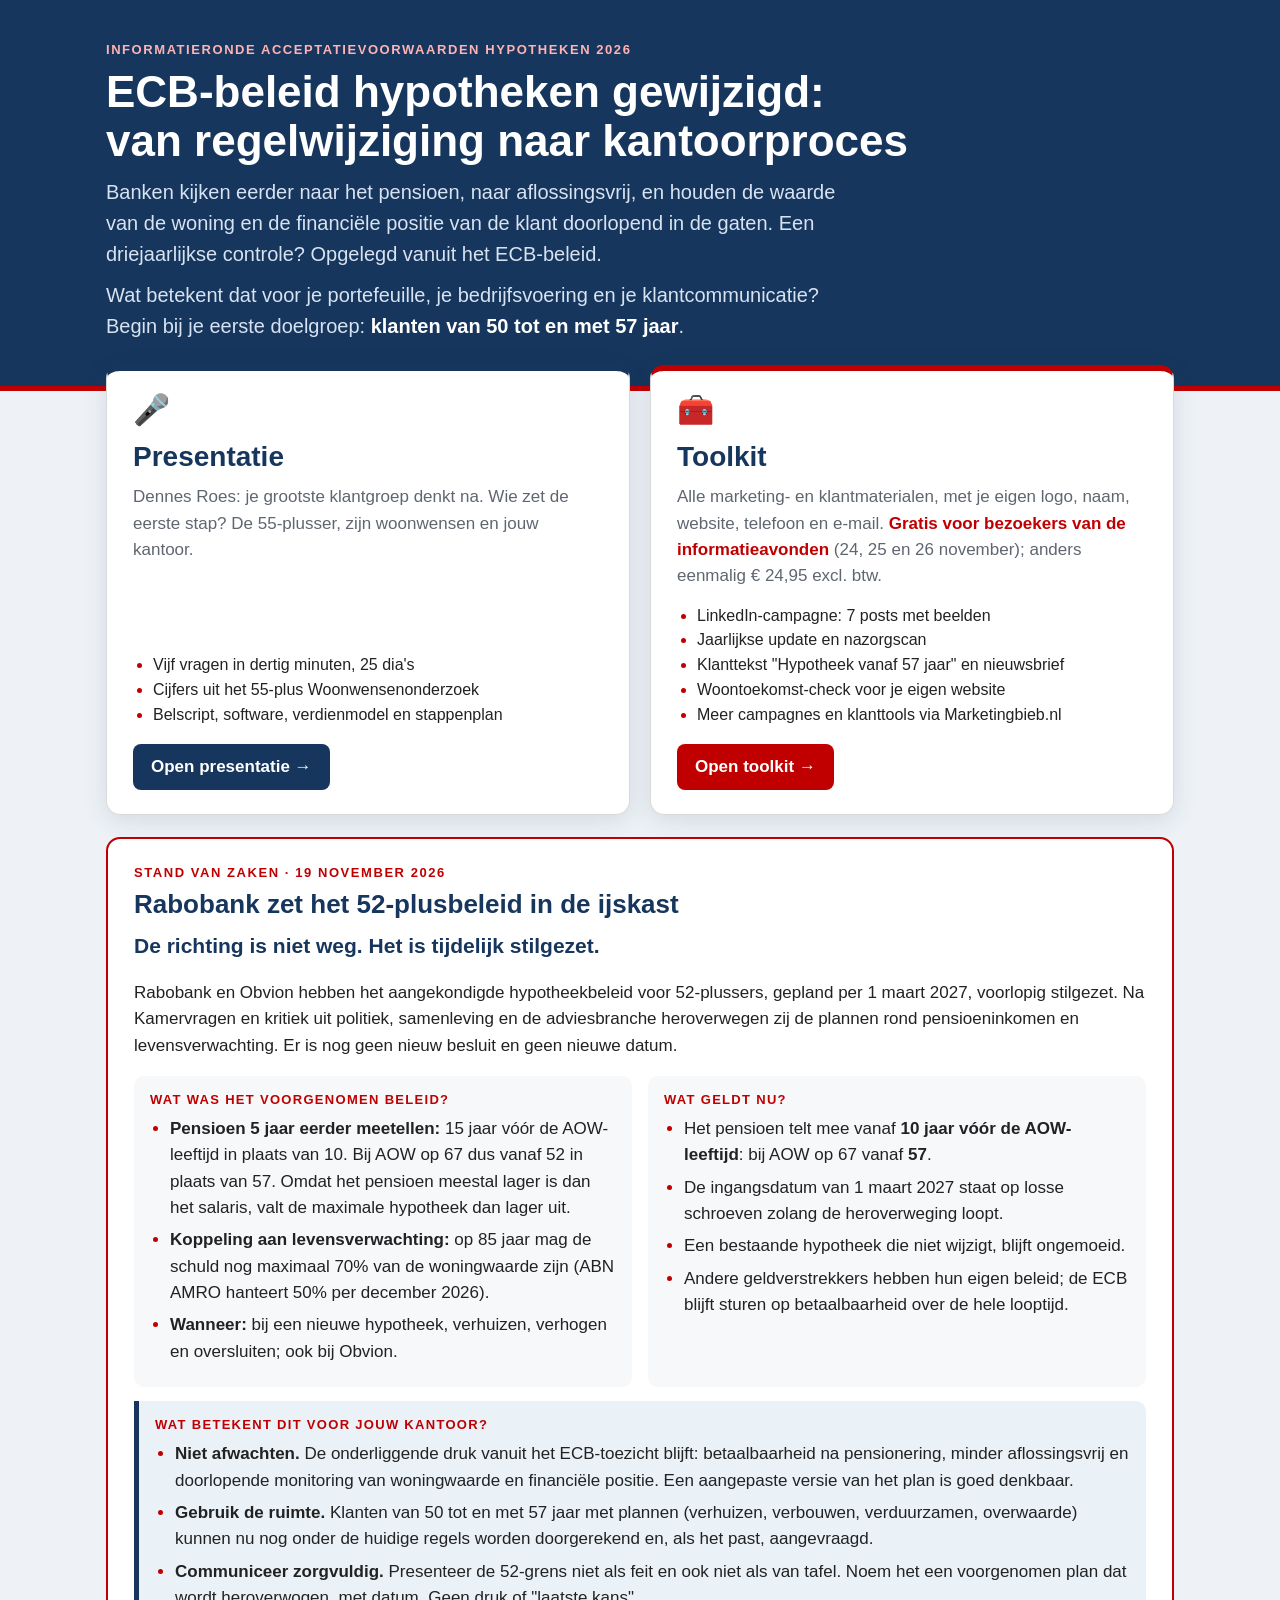
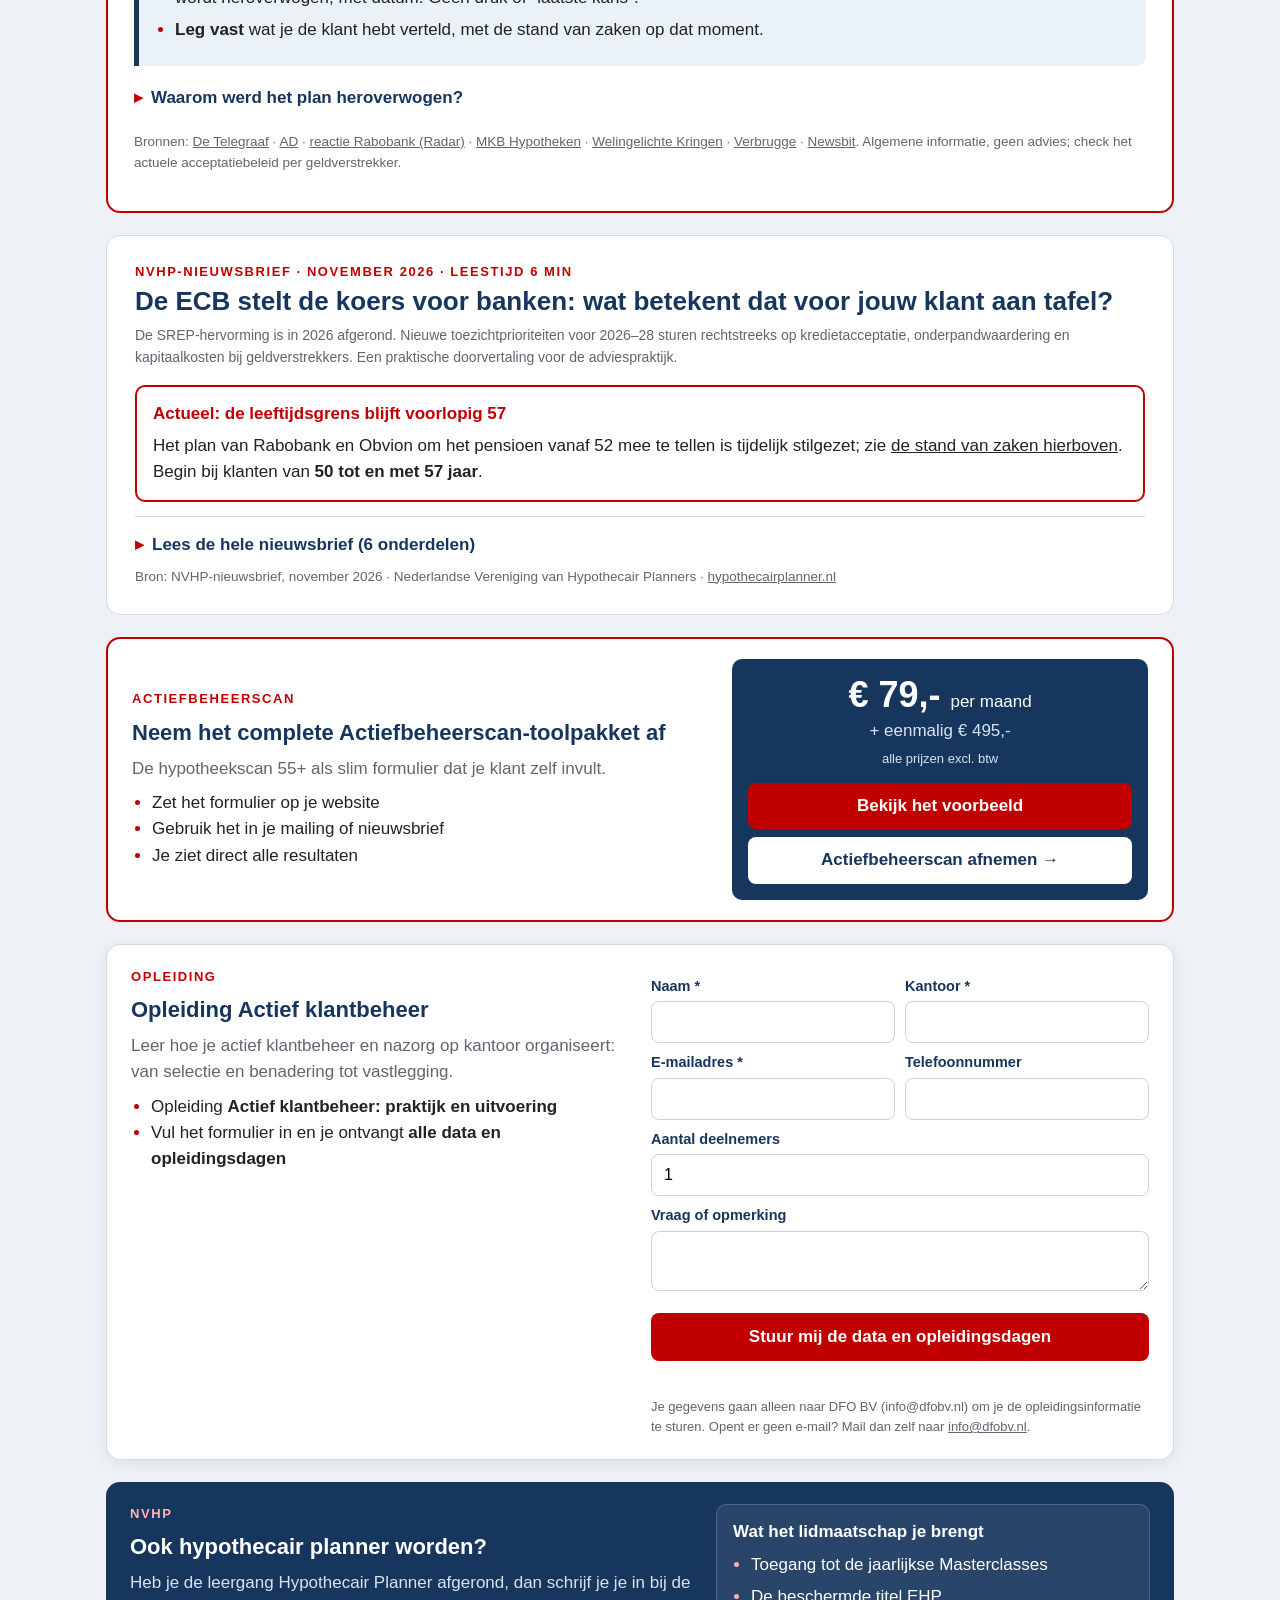
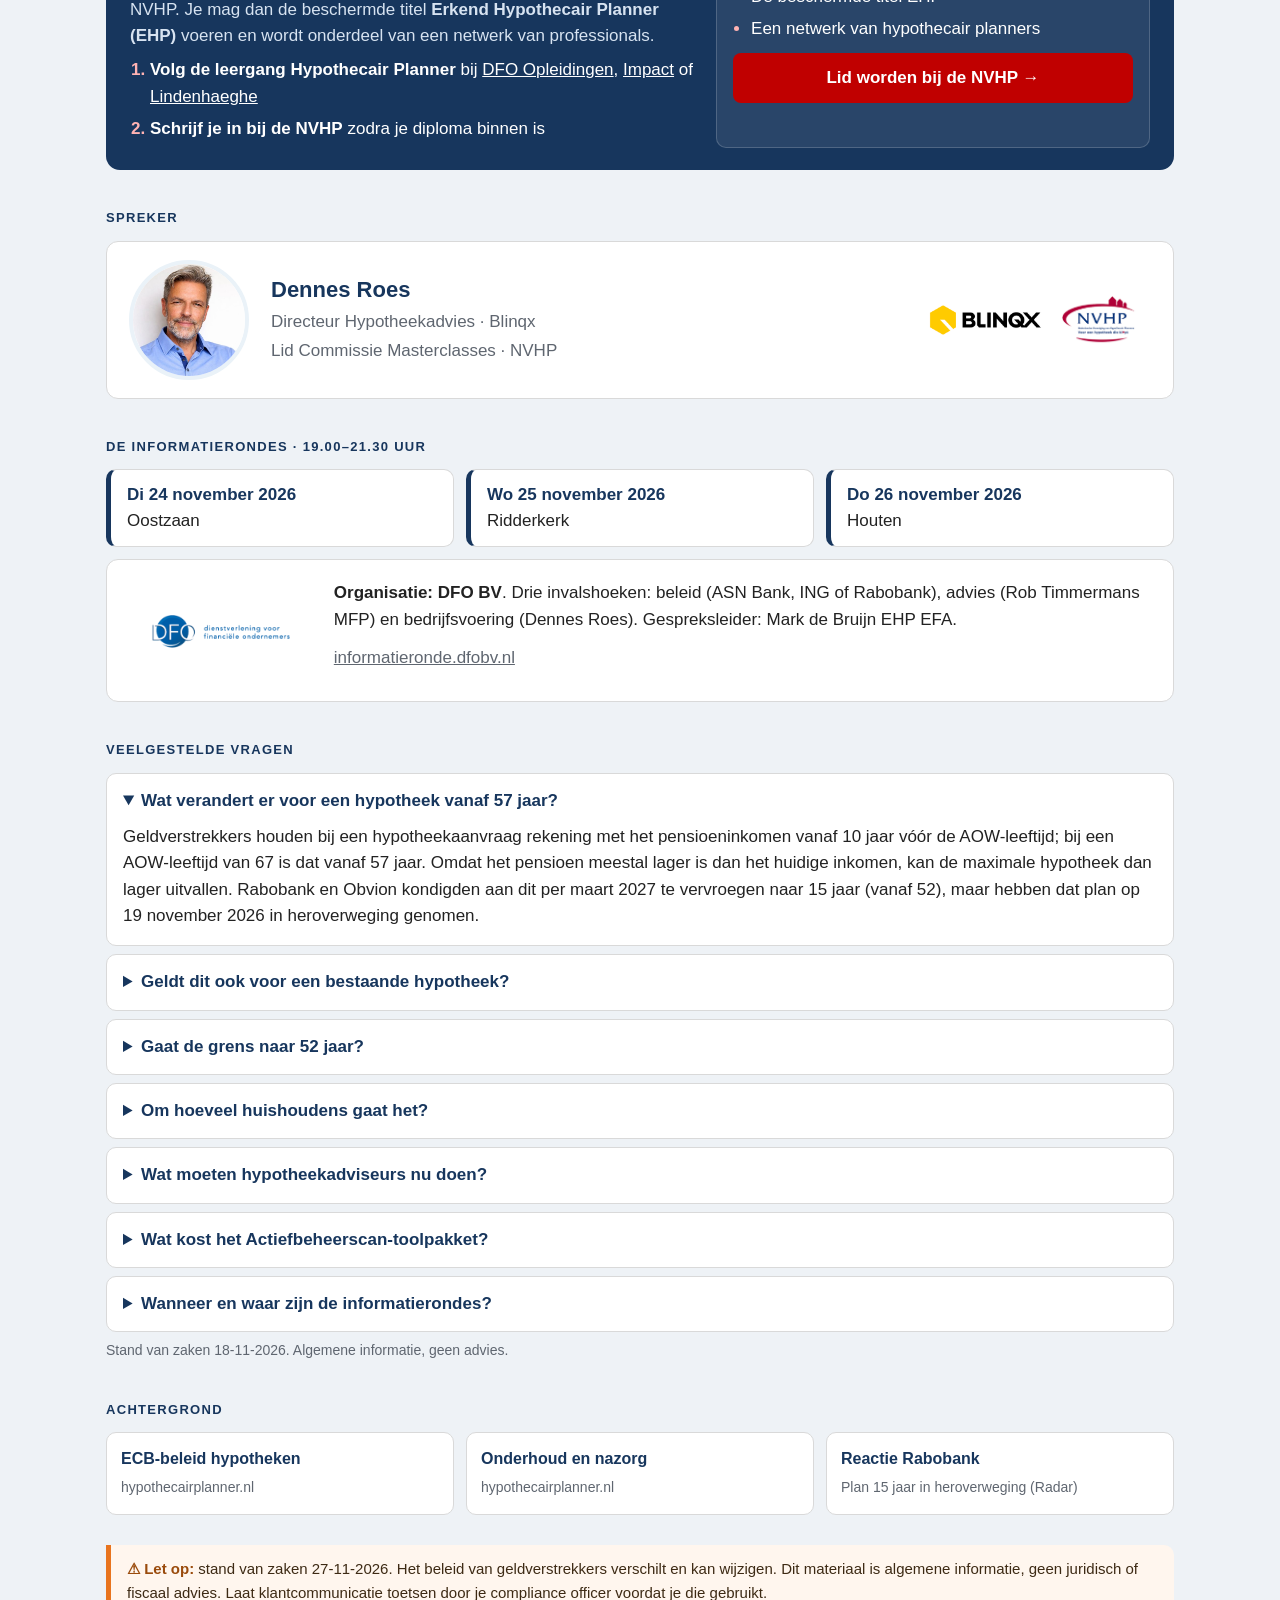
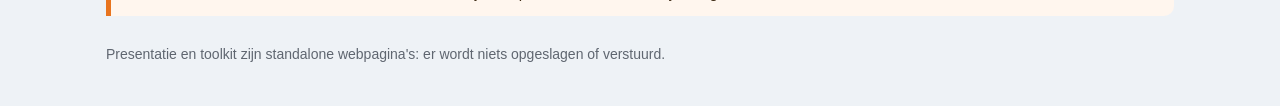
==== index.html @ a9493220 "Startpagina: regel Dirk van Haarlem bij opleiding verwijderd Co-Authored-By: Claude Opus 5.5 <norepl" ====
<!DOCTYPE html>
<html lang="nl">
<head>
<meta charset="utf-8">
<meta name="color-scheme" content="only light">
<meta name="theme-color" content="#17365D">
<meta name="viewport" content="width=device-width, initial-scale=1">
<title>ECB-beleid hypotheken gewijzigd</title>
<meta name="description" content="Presentatie en adviseurstoolkit bij de informatieronde acceptatievoorwaarden hypotheken 2026 (organisatie DFO BV): bedrijfsvoering, eerste doelgroep 50–57 jaar en marketingmaterialen.">
<link rel="icon" href="/favicon.svg" type="image/svg+xml">
<link rel="icon" href="/favicon-32.png" sizes="32x32" type="image/png">
<link rel="apple-touch-icon" href="/apple-touch-icon.png">
<meta name="robots" content="index, follow, max-image-preview:large">
<meta name="author" content="Dennes Roes">
<link rel="canonical" href="https://dennes-roes.nl/">
<meta property="og:type" content="website">
<meta property="og:site_name" content="ECB-beleid hypotheken gewijzigd">
<meta property="og:locale" content="nl_NL">
<meta property="og:title" content="ECB-beleid hypotheken gewijzigd: van regelwijziging naar kantoorproces">
<meta property="og:description" content="Presentatie van Dennes Roes en een adviseurstoolkit met eigen logo: LinkedIn-campagne, hypotheekscan, klanttekst en nieuwsbrief. Informatieronde november 2026, organisatie DFO BV.">
<meta property="og:url" content="https://dennes-roes.nl/">
<meta property="og:image" content="https://dennes-roes.nl/og-start.jpg">
<meta property="og:image:secure_url" content="https://dennes-roes.nl/og-start.jpg">
<meta property="og:image:type" content="image/jpeg">
<meta property="og:image:width" content="1200">
<meta property="og:image:height" content="630">
<meta property="og:image:alt" content="ECB-beleid hypotheken gewijzigd: presentatie en adviseurstoolkit, met Dennes Roes en de logo’s van Blinqx, NVHP en DFO">
<meta name="twitter:card" content="summary_large_image">
<meta name="twitter:title" content="ECB-beleid hypotheken gewijzigd: van regelwijziging naar kantoorproces">
<meta name="twitter:description" content="Presentatie van Dennes Roes en een adviseurstoolkit met eigen logo: LinkedIn-campagne, hypotheekscan, klanttekst en nieuwsbrief. Informatieronde november 2026, organisatie DFO BV.">
<meta name="twitter:image" content="https://dennes-roes.nl/og-start.jpg">
<style>
:root{--navy:#17365D;--red:#C00000;--ink:#222;--mute:#5f6670;--line:#D9D9D9;--soft:#F6F8FA;--sky:#EAF2F8;--orange:#E8741E;--green:#2E8B2E;--bg:#eef2f6;--card:#fff;--h:#17365D}
*{box-sizing:border-box}
html{-webkit-text-size-adjust:100%;text-size-adjust:100%;color-scheme:only light}
body{margin:0;background:var(--bg);color:var(--ink);font:17px/1.55 Calibri,Carlito,"Segoe UI",Arial,sans-serif}
a{color:inherit}
.hero{background:#17365D;color:#fff;border-bottom:5px solid #C00000}
.wrap{max-width:1100px;margin:0 auto;padding:0 16px}
.hero .wrap{padding:40px 16px 44px}
.kick{font-size:13px;font-weight:700;letter-spacing:.12em;text-transform:uppercase;color:#ffb3b3;margin:0 0 8px}
h1{font-size:44px;line-height:1.1;margin:0 0 12px;font-weight:600}
.hero p.lead{font-size:20px;color:#d7e3f1;max-width:760px;margin:0}
.main{display:grid;grid-template-columns:1fr 1fr;gap:20px;margin-top:-26px}
.big{display:flex;flex-direction:column;background:var(--card);border:1px solid var(--line);border-radius:14px;padding:24px 26px;text-decoration:none;box-shadow:0 6px 24px rgba(23,54,93,.12);border-top:6px solid #17365D;transition:transform .15s,box-shadow .15s}
.big.t{border-top-color:#C00000}
.big:hover,.big:focus-visible{transform:translateY(-2px);box-shadow:0 10px 30px rgba(23,54,93,.2)}
.big .ico{font-size:30px;line-height:1}
.big h2{font-size:28px;margin:10px 0 6px;color:var(--h)}
.big p{margin:0 0 14px;color:var(--mute);flex:1}
.big ul{margin:0 0 16px;padding-left:20px;color:var(--ink);font-size:16px}
.big li::marker{color:#C00000}
.go{display:inline-block;align-self:flex-start;background:#17365D;color:#fff;font-weight:700;padding:10px 18px;border-radius:8px}
.big.t .go{background:#C00000}
h3{color:var(--h);font-size:13px;letter-spacing:.1em;text-transform:uppercase;margin:38px 0 12px}
.quick{display:grid;grid-template-columns:repeat(3,minmax(0,1fr));gap:12px}
.q{background:var(--card);border:1px solid var(--line);border-radius:10px;padding:14px;text-decoration:none;display:block}
.q b{display:block;color:var(--h);font-size:16px;margin-bottom:2px}
.q span{color:var(--mute);font-size:14px}
.q:hover{border-color:#17365D}
.spk{display:grid;grid-template-columns:120px 1fr auto;gap:22px;align-items:center;background:var(--card);border:1px solid var(--line);border-radius:12px;padding:18px 22px}
.spk img.f{width:120px;height:120px;border-radius:50%;object-fit:cover;border:4px solid var(--sky)}
.spk h4{margin:0;font-size:22px;color:var(--h)}
.spk p{margin:2px 0;color:var(--mute)}
.logos{display:flex;gap:18px;align-items:center;flex-wrap:wrap;background:#fff;border-radius:10px;padding:10px 14px}
.logos img{height:42px;width:auto}
.ev{display:grid;grid-template-columns:repeat(3,minmax(0,1fr));gap:12px}
.ev div{background:var(--card);border:1px solid var(--line);border-left:5px solid #17365D;border-radius:10px;padding:12px 16px}
.ev b{color:var(--h)}
.note{border-left:5px solid var(--orange);background:#fff6ee;color:#3d2a14;border-radius:0 10px 10px 0;padding:12px 16px;font-size:15px;margin-top:30px}
.note b{color:#9a4b0c}
footer{color:var(--mute);font-size:14px;padding:28px 0 40px}
.share{display:grid;grid-template-columns:repeat(2,minmax(0,1fr));gap:14px}
.sh{background:var(--card);border:1px solid var(--line);border-radius:12px;padding:16px 18px;display:flex;flex-direction:column}
.sh h4{margin:0 0 8px;color:var(--h);font-size:18px;display:flex;align-items:center;gap:8px}
.sh pre{white-space:pre-wrap;font:15px/1.5 Calibri,Carlito,Arial,sans-serif;background:var(--soft);border:1px solid var(--line);border-radius:8px;padding:10px 12px;margin:0 0 10px;flex:1;color:var(--ink)}
.btns{display:flex;gap:8px;flex-wrap:wrap}
.btn{border:0;border-radius:8px;padding:9px 14px;font:700 14.5px Calibri,Carlito,Arial,sans-serif;cursor:pointer;text-decoration:none;display:inline-block;background:#17365D;color:#fff}
.btn.alt{background:transparent;color:var(--h);border:1px solid currentColor}
.btn.wa{background:#1f8f4e}.btn.li{background:#0a66c2}
.prev{display:grid;grid-template-columns:minmax(0,1.3fr) minmax(0,1fr);gap:18px;align-items:center;background:var(--card);border:1px solid var(--line);border-radius:12px;padding:16px;margin-bottom:14px}
.prev img{width:100%;height:auto;border-radius:8px;border:1px solid var(--line)}
@media (max-width:760px){.share,.prev{grid-template-columns:1fr}}
.offer{display:grid;grid-template-columns:minmax(0,1.4fr) minmax(0,1fr);gap:18px;align-items:center;background:#fff;border:2px solid #C00000;border-radius:14px;padding:20px 24px;margin-top:22px}
.offer h4{margin:0 0 6px;font-size:22px;color:#17365D}
.offer ul{margin:8px 0 0;padding-left:20px}.offer li::marker{color:#C00000}
.price{background:#17365D;color:#fff;border-radius:10px;padding:16px;text-align:center}
.price .pm{font-size:36px;font-weight:700;line-height:1.1}.price .pm small{font-size:17px;font-weight:400}
.price .once{color:#d7e3f1;margin:4px 0 12px}
.price a{display:block;margin-top:8px;border-radius:8px;padding:10px 14px;font-weight:700;text-decoration:none}
@media (max-width:760px){.offer{grid-template-columns:1fr}}
.faq details{background:var(--card);border:1px solid var(--line);border-radius:10px;padding:4px 16px;margin-bottom:8px}
.faq summary{cursor:pointer;font-weight:700;color:var(--h);font-size:17px;padding:10px 0;min-height:44px}
.faq p{margin:0 0 12px}
.btn,.go,a.q,.ev div{min-height:44px}
.btn{display:inline-flex;align-items:center;justify-content:center}
@media (max-width:700px){
  .sh pre{max-height:150px;overflow:auto}
  .q{padding:12px 14px}
  .hero .kick{font-size:12px}
  .offer{padding:16px}
  .price .pm{font-size:32px}
  .spk{gap:14px;padding:14px}
  .btns .btn{flex:1 1 auto}
  .logos img{height:34px!important}
}
.opl{display:grid;grid-template-columns:minmax(0,1fr) minmax(0,1fr);gap:22px;background:#fff;border:1px solid var(--line);border-radius:14px;padding:22px 24px;margin-top:22px;box-shadow:0 4px 16px rgba(23,54,93,.08)}
.opl h4{margin:0 0 6px;font-size:22px;color:#17365D}
.opl ul{margin:8px 0 0;padding-left:20px}.opl li::marker{color:#C00000}
.opl form label{display:block;font-weight:700;color:#17365D;font-size:14.5px;margin:8px 0 4px}
.opl form input,.opl form textarea{width:100%;padding:11px 12px;font:16px Calibri,Carlito,Arial,sans-serif;border:1px solid #c9d3df;border-radius:8px}
.opl form .two{display:grid;grid-template-columns:1fr 1fr;gap:10px}
.opl form button{margin-top:14px;width:100%;min-height:48px;background:#C00000;color:#fff;border:0;border-radius:8px;font:700 17px Calibri,Carlito,Arial,sans-serif;cursor:pointer}
.opl .err{color:#B50000;font-weight:700;min-height:20px;margin-top:8px}
.opl .ok{display:none;background:#eef7ee;border:1px solid #cfe5cf;color:#1d3d1d;border-radius:8px;padding:10px 12px;margin-top:8px;font-size:15px}
.opl small{display:block;color:var(--mute);font-size:13px;margin-top:8px}
@media (max-width:760px){.opl{grid-template-columns:1fr;padding:18px 16px}.opl form .two{grid-template-columns:1fr}}
.ehp{background:#17365D;color:#fff;border-radius:14px;padding:22px 24px;margin-top:22px;display:grid;grid-template-columns:minmax(0,1.3fr) minmax(0,1fr);gap:22px}
.ehp h4{margin:0 0 6px;font-size:22px;color:#fff}
.ehp p{color:#d7e3f1;margin:0 0 8px}
.ehp ol{margin:8px 0 0;padding-left:20px}.ehp li{margin-bottom:6px}.ehp li::marker{color:#ffb3b3;font-weight:700}
.ehp a{color:#fff}
.ehp .side{background:rgba(255,255,255,.08);border:1px solid rgba(255,255,255,.18);border-radius:10px;padding:14px 16px}
.ehp .side ul{margin:6px 0 10px;padding-left:18px}
.ehp .btnr{display:block;text-align:center;background:#C00000;color:#fff;text-decoration:none;font-weight:700;padding:12px 14px;border-radius:8px;margin-top:8px;min-height:44px}
.ehp small{display:block;color:#9fb4cc;font-size:12.5px;margin-top:8px}
@media (max-width:760px){.ehp{grid-template-columns:1fr;padding:18px 16px}}
.nb{background:#fff;border:1px solid var(--line);border-radius:14px;padding:26px 28px;margin-top:22px}
.nb h4{font-size:26px;line-height:1.2;color:#17365D;margin:4px 0 8px}
.nb .meta{color:var(--mute);font-size:14px;margin:0 0 16px}
.nb h5{font-size:13px;letter-spacing:.1em;text-transform:uppercase;color:#C00000;margin:22px 0 6px}
.nb h6{font-size:18px;color:#17365D;margin:0 0 6px}
.nb p{margin:0 0 10px}
.nb .stats{display:grid;grid-template-columns:repeat(3,1fr);gap:12px;margin:12px 0}
.nb .stats div{background:var(--soft);border-radius:10px;padding:12px 14px}
.nb .stats b{display:block;font-size:30px;color:#C00000;line-height:1.1}
.nb .stats span{font-size:14px;color:var(--mute)}
.nb ul.ar{list-style:none;padding:0;margin:6px 0}.nb ul.ar li{padding-left:22px;position:relative;margin-bottom:6px}.nb ul.ar li:before{content:"→";position:absolute;left:0;color:#C00000;font-weight:700}
.nb blockquote{margin:12px 0;padding:12px 16px;border-left:4px solid #17365D;background:var(--sky);font-style:italic}
.nb .sit{display:grid;grid-template-columns:repeat(3,1fr);gap:12px;margin-top:8px}
.nb .sit div{border:1px solid var(--line);border-radius:10px;padding:12px 14px}
.nb .sit b{display:block;color:#17365D;margin-bottom:4px}
.nb .sit p{font-size:15px;margin:0;color:var(--ink)}
.nb .quote{background:#17365D;color:#fff;border-radius:10px;padding:16px 18px;margin:8px 0}
.nb .quote small{display:block;color:#ffb3b3;font-weight:700;letter-spacing:.08em;margin-bottom:6px}
.nb .warn{border-left:5px solid #E8741E;background:#fff6ee;color:#3d2a14;border-radius:0 8px 8px 0;padding:10px 14px;font-size:15px;margin-top:10px}
.nb .nbmore{margin-top:14px;border-top:1px solid var(--line);padding-top:6px}
.nb .nbmore>summary{cursor:pointer;font-weight:700;color:#17365D;font-size:17px;min-height:44px;display:flex;align-items:center;gap:8px;list-style:none}
.nb .nbmore>summary::-webkit-details-marker{display:none}
.nb .nbmore>summary:before{content:"▸";color:#C00000;transition:transform .15s}
.nb .nbmore[open]>summary:before{transform:rotate(90deg)}
.nb .nbmore[open]>summary{margin-bottom:4px}
.nb .status{border:2px solid #C00000;border-radius:10px;padding:14px 16px;margin:6px 0 4px;background:#fff}
@media (max-width:760px){.nb{padding:18px 16px}.nb .stats,.nb .sit{grid-template-columns:1fr}.nb h4{font-size:22px}}
.ijs{background:#fff;border:2px solid #C00000;border-radius:14px;padding:24px 26px;margin-top:22px}
.ijs .kick{color:#C00000;margin:0 0 6px}
.ijs h4{font-size:26px;line-height:1.2;color:#17365D;margin:0 0 10px}
.ijs .ijs-lead{font-size:21px;color:#17365D;font-weight:700;margin:0 0 12px}
.ijs h5{font-size:13px;letter-spacing:.1em;text-transform:uppercase;color:#C00000;margin:18px 0 6px}
.ijs ul{margin:4px 0 8px;padding-left:20px}.ijs li{margin-bottom:6px}.ijs li::marker{color:#C00000}
.ijs .grid{display:grid;grid-template-columns:1fr 1fr;gap:16px}
.ijs .box{background:var(--soft);border-radius:10px;padding:14px 16px}
.ijs .do{background:#EAF2F8;border-left:5px solid #17365D;border-radius:0 10px 10px 0;padding:14px 16px;margin-top:14px}
.ijs .src{font-size:13.5px;color:var(--mute);margin-top:12px}
.ijs details>summary{cursor:pointer;font-weight:700;color:#17365D;min-height:44px;display:flex;align-items:center;list-style:none}
.ijs details>summary::-webkit-details-marker{display:none}
.ijs details>summary:before{content:"▸";color:#C00000;margin-right:8px;transition:transform .15s}
.ijs details[open]>summary:before{transform:rotate(90deg)}
@media (max-width:760px){.ijs{padding:18px 16px}.ijs .grid{grid-template-columns:1fr}.ijs h4{font-size:22px}}
@media (max-width:900px){.quick{grid-template-columns:repeat(2,minmax(0,1fr))}.spk{grid-template-columns:90px 1fr}.spk .logos{grid-column:1/-1}.spk img.f{width:90px;height:90px}}
@media (max-width:700px){h1{font-size:32px}.hero p.lead{font-size:17px}.hero .wrap{padding:28px 16px 40px}.main{grid-template-columns:1fr}.big{padding:20px}.big h2{font-size:24px}.ev{grid-template-columns:1fr}}
@media (max-width:420px){.quick{grid-template-columns:1fr}}
</style>
<script type="application/ld+json">
{
 "@context": "https://schema.org",
 "@graph": [
  {
   "@type": "WebSite",
   "@id": "https://dennes-roes.nl/#website",
   "url": "https://dennes-roes.nl/",
   "name": "ECB-beleid hypotheken gewijzigd",
   "inLanguage": "nl-NL",
   "description": "Presentatie en adviseurstoolkit over het aangescherpte hypotheekbeleid voor 50-plussers.",
   "publisher": {
    "@id": "https://dennes-roes.nl/#dennes"
   }
  },
  {
   "@type": "WebPage",
   "@id": "https://dennes-roes.nl/#webpage",
   "url": "https://dennes-roes.nl/",
   "name": "ECB-beleid hypotheken gewijzigd: van regelwijziging naar kantoorproces",
   "isPartOf": {
    "@id": "https://dennes-roes.nl/#website"
   },
   "about": "Hypotheekbeleid voor 50-plussers: pensioentoets 10 jaar vóór de AOW-leeftijd",
   "inLanguage": "nl-NL",
   "dateModified": "2026-11-18",
   "primaryImageOfPage": "https://dennes-roes.nl/og-start.jpg"
  },
  {
   "@type": "Person",
   "@id": "https://dennes-roes.nl/#dennes",
   "name": "Dennes Roes",
   "jobTitle": "Directeur Hypotheekadvies",
   "worksFor": {
    "@type": "Organization",
    "name": "Blinqx",
    "url": "https://www.blinqx.tech/"
   },
   "memberOf": {
    "@type": "Organization",
    "name": "Nederlandse Vereniging van Hypothecair Planners (NVHP)"
   },
   "url": "https://dennes-roes.nl/",
   "image": "https://dennes-roes.nl/og-start.jpg"
  },
  {
   "@type": "Organization",
   "@id": "https://dennes-roes.nl/#dfo",
   "name": "DFO BV",
   "url": "https://informatieronde.dfobv.nl/",
   "description": "Dienstverlening voor financiële ondernemers"
  },
  {
   "@type": "Event",
   "name": "Informatieronde acceptatievoorwaarden hypotheken 2026 – Oostzaan",
   "startDate": "2026-11-24T19:00:00+01:00",
   "endDate": "2026-11-24T21:30:00+01:00",
   "eventStatus": "https://schema.org/EventScheduled",
   "eventAttendanceMode": "https://schema.org/OfflineEventAttendanceMode",
   "location": {
    "@type": "Place",
    "name": "Van der Valk Hotel Oostzaan",
    "address": {
     "@type": "PostalAddress",
     "streetAddress": "Westeinde 1",
     "addressLocality": "Oostzaan",
     "addressCountry": "NL"
    }
   },
   "organizer": {
    "@id": "https://dennes-roes.nl/#dfo"
   },
   "performer": {
    "@id": "https://dennes-roes.nl/#dennes"
   },
   "url": "https://informatieronde.dfobv.nl/",
   "inLanguage": "nl-NL",
   "description": "Informatieronde voor hypotheekadviseurs over strengere acceptatievoorwaarden: beleid, advies en bedrijfsvoering.",
   "image": "https://dennes-roes.nl/og-start.jpg"
  },
  {
   "@type": "Event",
   "name": "Informatieronde acceptatievoorwaarden hypotheken 2026 – Ridderkerk",
   "startDate": "2026-11-25T19:00:00+01:00",
   "endDate": "2026-11-25T21:30:00+01:00",
   "eventStatus": "https://schema.org/EventScheduled",
   "eventAttendanceMode": "https://schema.org/OfflineEventAttendanceMode",
   "location": {
    "@type": "Place",
    "name": "Van der Valk Hotel Ridderkerk",
    "address": {
     "@type": "PostalAddress",
     "streetAddress": "Krommeweg 1",
     "addressLocality": "Ridderkerk",
     "addressCountry": "NL"
    }
   },
   "organizer": {
    "@id": "https://dennes-roes.nl/#dfo"
   },
   "performer": {
    "@id": "https://dennes-roes.nl/#dennes"
   },
   "url": "https://informatieronde.dfobv.nl/",
   "inLanguage": "nl-NL",
   "description": "Informatieronde voor hypotheekadviseurs over strengere acceptatievoorwaarden: beleid, advies en bedrijfsvoering.",
   "image": "https://dennes-roes.nl/og-start.jpg"
  },
  {
   "@type": "Event",
   "name": "Informatieronde acceptatievoorwaarden hypotheken 2026 – Houten",
   "startDate": "2026-11-26T19:00:00+01:00",
   "endDate": "2026-11-26T21:30:00+01:00",
   "eventStatus": "https://schema.org/EventScheduled",
   "eventAttendanceMode": "https://schema.org/OfflineEventAttendanceMode",
   "location": {
    "@type": "Place",
    "name": "Van der Valk Hotel Houten",
    "address": {
     "@type": "PostalAddress",
     "streetAddress": "Hoofdveste 25",
     "addressLocality": "Houten",
     "addressCountry": "NL"
    }
   },
   "organizer": {
    "@id": "https://dennes-roes.nl/#dfo"
   },
   "performer": {
    "@id": "https://dennes-roes.nl/#dennes"
   },
   "url": "https://informatieronde.dfobv.nl/",
   "inLanguage": "nl-NL",
   "description": "Informatieronde voor hypotheekadviseurs over strengere acceptatievoorwaarden: beleid, advies en bedrijfsvoering.",
   "image": "https://dennes-roes.nl/og-start.jpg"
  },
  {
   "@type": "Product",
   "name": "Actiefbeheerscan-toolpakket",
   "description": "Hypotheekscan als slim formulier voor hypotheekadviseurs: op de website, in mailing of nieuwsbrief, met direct alle resultaten.",
   "brand": {
    "@type": "Brand",
    "name": "Blinqx"
   },
   "url": "https://dennes-roes.nl/",
   "offers": {
    "@type": "Offer",
    "priceCurrency": "EUR",
    "price": "79.00",
    "availability": "https://schema.org/InStock",
    "url": "https://dennes-roes.nl/",
    "priceSpecification": [
     {
      "@type": "UnitPriceSpecification",
      "price": "79.00",
      "priceCurrency": "EUR",
      "unitText": "per maand",
      "valueAddedTaxIncluded": false
     },
     {
      "@type": "PriceSpecification",
      "price": "495.00",
      "priceCurrency": "EUR",
      "name": "Eenmalige kosten",
      "valueAddedTaxIncluded": false
     }
    ]
   }
  },
  {
   "@type": "FAQPage",
   "@id": "https://dennes-roes.nl/#faq",
   "mainEntity": [
    {
     "@type": "Question",
     "name": "Wat verandert er voor een hypotheek vanaf 57 jaar?",
     "acceptedAnswer": {
      "@type": "Answer",
      "text": "Geldverstrekkers houden bij een hypotheekaanvraag rekening met het pensioeninkomen vanaf 10 jaar vóór de AOW-leeftijd; bij een AOW-leeftijd van 67 is dat vanaf 57 jaar. Omdat het pensioen meestal lager is dan het huidige inkomen, kan de maximale hypotheek dan lager uitvallen. Rabobank en Obvion kondigden aan dit per maart 2027 te vervroegen naar 15 jaar (vanaf 52), maar hebben dat plan op 19 november 2026 in heroverweging genomen."
     }
    },
    {
     "@type": "Question",
     "name": "Geldt dit ook voor een bestaande hypotheek?",
     "acceptedAnswer": {
      "@type": "Answer",
      "text": "Nee, zolang de hypotheek niet wordt aangepast. De nieuwe regels gelden bij een nieuwe hypotheek of een aanpassing, zoals verhuizen, verhogen of oversluiten. Of het geldt bij het verlengen van de rentevaste periode, verschilt per geldverstrekker."
     }
    },
    {
     "@type": "Question",
     "name": "Gaat de grens naar 52 jaar?",
     "acceptedAnswer": {
      "@type": "Answer",
      "text": "Voorlopig niet. Rabobank en Obvion kondigden op 1 oktober 2026 aan het pensioen vanaf maart 2027 al 15 jaar vóór de AOW-leeftijd mee te tellen, maar namen dat plan op 19 november 2026 in heroverweging na maatschappelijke en politieke zorgen. De Europese richtsnoeren (EBA) vragen banken te beoordelen of een lening ook na het pensioen betaalbaar blijft; de invulling is bankbeleid en verschilt per geldverstrekker."
     }
    },
    {
     "@type": "Question",
     "name": "Om hoeveel huishoudens gaat het?",
     "acceptedAnswer": {
      "@type": "Answer",
      "text": "Naar schatting zo’n 680.000 huishoudens met een hoofdkostwinner van 50 tot en met 57 jaar hebben in 2027 een hypotheek, samen goed voor circa € 154 miljard schuld; per 1.000 hypotheekklanten zijn dat er gemiddeld zo’n 175. Dit is een eigen berekening op basis van CBS-cijfers (stand 1 januari 2025) en een orde van grootte, geen CBS-cijfer."
     }
    },
    {
     "@type": "Question",
     "name": "Wat moeten hypotheekadviseurs nu doen?",
     "acceptedAnswer": {
      "@type": "Answer",
      "text": "Begin bij klanten van 50 tot en met 57 jaar: breng de portefeuille in beeld, prioriteer op plannen, rentevaste periode en aflossingsvrij deel, benader klanten met een korte hypotheekscan en leg alle contact vast, ook als de klant niet reageert. De presentatie en de adviseurstoolkit op deze site helpen daarbij."
     }
    },
    {
     "@type": "Question",
     "name": "Wat kost het Actiefbeheerscan-toolpakket?",
     "acceptedAnswer": {
      "@type": "Answer",
      "text": "Het complete Actiefbeheerscan-toolpakket kost € 79,- per maand en eenmalig € 495,-, beide exclusief btw. Het formulier kan op de website, in een mailing of nieuwsbrief, en de resultaten zijn direct zichtbaar."
     }
    },
    {
     "@type": "Question",
     "name": "Wanneer en waar zijn de informatierondes?",
     "acceptedAnswer": {
      "@type": "Answer",
      "text": "Op dinsdag 24 november 2026 in Oostzaan, woensdag 25 november in Ridderkerk en donderdag 26 november in Houten, telkens van 19.00 tot 21.30 uur. De organisatie is in handen van DFO BV."
     }
    }
   ]
  }
 ]
}
</script>
</head>
<body>
<header class="hero"><div class="wrap">
  <p class="kick">Informatieronde acceptatievoorwaarden hypotheken 2026</p>
  <h1>ECB-beleid hypotheken gewijzigd:<br>van regelwijziging naar kantoorproces</h1>
  <p class="lead">Banken kijken eerder naar het pensioen, naar aflossingsvrij, en houden de waarde van de woning en de financiële positie van de klant doorlopend in de gaten. Een driejaarlijkse controle? Opgelegd vanuit het ECB-beleid.</p>
  <p class="lead" style="margin-top:10px">Wat betekent dat voor je portefeuille, je bedrijfsvoering en je klantcommunicatie? Begin bij je eerste doelgroep: <b style="color:#fff">klanten van 50 tot en met 57 jaar</b>.</p>
</div></header>

<main class="wrap">
  <div class="main">
    <a class="big" href="presentatie.html">
      <span class="ico" aria-hidden="true">🎤</span>
      <h2>Presentatie</h2>
      <p>Dennes Roes: je grootste klantgroep denkt na. Wie zet de eerste stap? De 55-plusser, zijn woonwensen en jouw kantoor.</p>
      <ul><li>Vijf vragen in dertig minuten, 25 dia's</li><li>Cijfers uit het 55-plus Woonwensenonderzoek</li><li>Belscript, software, verdienmodel en stappenplan</li></ul>
      <span class="go">Open presentatie →</span>
    </a>
    <a class="big t" href="adviseurstoolkit.html">
      <span class="ico" aria-hidden="true">🧰</span>
      <h2>Toolkit</h2>
      <p>Alle marketing- en klantmaterialen, met je eigen logo, naam, website, telefoon en e-mail. <b style="color:#C00000">Gratis voor bezoekers van de informatieavonden</b> (24, 25 en 26 november); anders eenmalig € 24,95 excl. btw.</p>
      <ul><li>LinkedIn-campagne: 7 posts met beelden</li><li>Jaarlijkse update en nazorgscan</li><li>Klanttekst "Hypotheek vanaf 57 jaar" en nieuwsbrief</li><li>Woontoekomst-check voor je eigen website</li><li>Meer campagnes en klanttools via Marketingbieb.nl</li></ul>
      <span class="go">Open toolkit →</span>
    </a>
  </div>

  <section class="ijs" id="rabobank" aria-labelledby="ijs-t">
    <p class="kick">Stand van zaken · 19 november 2026</p>
    <h4 id="ijs-t">Rabobank zet het 52-plusbeleid in de ijskast</h4>
    <p class="ijs-lead">De richting is niet weg. Het is tijdelijk stilgezet.</p>
    <p>Rabobank en Obvion hebben het aangekondigde hypotheekbeleid voor 52-plussers, gepland per 1 maart 2027, voorlopig stilgezet. Na Kamervragen en kritiek uit politiek, samenleving en de adviesbranche heroverwegen zij de plannen rond pensioeninkomen en levensverwachting. Er is nog geen nieuw besluit en geen nieuwe datum.</p>

    <div class="grid">
      <div class="box">
        <h5 style="margin-top:0">Wat was het voorgenomen beleid?</h5>
        <ul>
          <li><b>Pensioen 5 jaar eerder meetellen:</b> 15 jaar vóór de AOW-leeftijd in plaats van 10. Bij AOW op 67 dus vanaf 52 in plaats van 57. Omdat het pensioen meestal lager is dan het salaris, valt de maximale hypotheek dan lager uit.</li>
          <li><b>Koppeling aan levensverwachting:</b> op 85 jaar mag de schuld nog maximaal 70% van de woningwaarde zijn (ABN AMRO hanteert 50% per december 2026).</li>
          <li><b>Wanneer:</b> bij een nieuwe hypotheek, verhuizen, verhogen en oversluiten; ook bij Obvion.</li>
        </ul>
      </div>
      <div class="box">
        <h5 style="margin-top:0">Wat geldt nu?</h5>
        <ul>
          <li>Het pensioen telt mee vanaf <b>10 jaar vóór de AOW-leeftijd</b>: bij AOW op 67 vanaf <b>57</b>.</li>
          <li>De ingangsdatum van 1 maart 2027 staat op losse schroeven zolang de heroverweging loopt.</li>
          <li>Een bestaande hypotheek die niet wijzigt, blijft ongemoeid.</li>
          <li>Andere geldverstrekkers hebben hun eigen beleid; de ECB blijft sturen op betaalbaarheid over de hele looptijd.</li>
        </ul>
      </div>
    </div>

    <div class="do">
      <h5 style="margin-top:0">Wat betekent dit voor jouw kantoor?</h5>
      <ul>
        <li><b>Niet afwachten.</b> De onderliggende druk vanuit het ECB-toezicht blijft: betaalbaarheid na pensionering, minder aflossingsvrij en doorlopende monitoring van woningwaarde en financiële positie. Een aangepaste versie van het plan is goed denkbaar.</li>
        <li><b>Gebruik de ruimte.</b> Klanten van 50 tot en met 57 jaar met plannen (verhuizen, verbouwen, verduurzamen, overwaarde) kunnen nu nog onder de huidige regels worden doorgerekend en, als het past, aangevraagd.</li>
        <li><b>Communiceer zorgvuldig.</b> Presenteer de 52-grens niet als feit en ook niet als van tafel. Noem het een voorgenomen plan dat wordt heroverwogen, met datum. Geen druk of "laatste kans".</li>
        <li><b>Leg vast</b> wat je de klant hebt verteld, met de stand van zaken op dat moment.</li>
      </ul>
    </div>

    <details style="margin-top:10px">
      <summary>Waarom werd het plan heroverwogen?</summary>
      <p>Er waren Kamervragen en zorgen over de gevolgen voor onder meer 50-plussers, vrouwen en zelfstandigen met een beperkte pensioenopbouw, en voor mensen die na een scheiding opnieuw een hypotheek nodig hebben. Rabobank en Obvion zeggen deze signalen mee te nemen in de heroverweging en zich te blijven richten op "verantwoorde hypotheken met oog voor de betaalbaarheid van klanten".</p>
    </details>

    <p class="src">Bronnen: <a href="https://www.telegraaf.nl/financieel/rabobank-zet-omstreden-plan-met-lagere-hypotheek-voor-52-plussers-in-de-ijskast-we-gaan-het-heroverwegen/164789839.html" target="_blank" rel="noopener">De Telegraaf</a> · <a href="https://www.ad.nl/economie/rabobank-bekijkt-strengere-hypotheekgrens-opnieuw-na-zorgen-over-50-plussers~a191bdd6/" target="_blank" rel="noopener">AD</a> · <a href="https://radar.avrotros.nl/artikel/reactie-rabobank-63214" target="_blank" rel="noopener">reactie Rabobank (Radar)</a> · <a href="https://mkbhypotheken.nl/hypotheek-vanaf-52-jaar-wat-verandert-er-bij-rabobank-en-andere-banken/" target="_blank" rel="noopener">MKB Hypotheken</a> · <a href="https://www.welingelichtekringen.nl/economie/rabobank-telt-je-pensioen-straks-vijftien-jaar-eerder-mee-zo-bereid-je-je-hypotheek-voor" target="_blank" rel="noopener">Welingelichte Kringen</a> · <a href="https://verbrugge.com/blog/rabobank-wil-hypotheek-na-52-jaar-moeilijker-maken-verbrugge-helpt/" target="_blank" rel="noopener">Verbrugge</a> · <a href="https://newsbit.nl/rabobank-verlaagt-maximale-hypotheek-flink-voor-52-plussers/" target="_blank" rel="noopener">Newsbit</a>. Algemene informatie, geen advies; check het actuele acceptatiebeleid per geldverstrekker.</p>
  </section>

  <section class="nb" id="ecb" aria-labelledby="nb-t">
    <p class="kick" style="color:#C00000;margin:0">NVHP-nieuwsbrief · november 2026 · leestijd 6 min</p>
    <h4 id="nb-t">De ECB stelt de koers voor banken: wat betekent dat voor jouw klant aan tafel?</h4>
    <p class="meta">De SREP-hervorming is in 2026 afgerond. Nieuwe toezichtprioriteiten voor 2026–28 sturen rechtstreeks op kredietacceptatie, onderpandwaardering en kapitaalkosten bij geldverstrekkers. Een praktische doorvertaling voor de adviespraktijk.</p>

    <div class="status">
      <b style="color:#C00000">Actueel: de leeftijdsgrens blijft voorlopig 57</b>
      <p style="margin:6px 0 0">Het plan van Rabobank en Obvion om het pensioen vanaf 52 mee te tellen is tijdelijk stilgezet; zie <a href="#rabobank">de stand van zaken hierboven</a>. Begin bij klanten van <b>50 tot en met 57 jaar</b>.</p>
    </div>

    <details class="nbmore">
      <summary>Lees de hele nieuwsbrief (6 onderdelen)</summary>
    <h5>01 · Wat is er veranderd</h5>
    <h6>De ECB rondt haar toezichtshervorming af</h6>
    <p>De Europese Centrale Bank heeft in 2026 de hervorming van haar Supervisory Review and Evaluation Process (SREP), het jaarlijkse risico-onderzoek bij banken, afgerond. Belangrijkste wijziging: een nieuwe Pillar 2-methodologie die kapitaaleisen directer koppelt aan het risicoprofiel van de individuele bank, in plaats van aan generieke normen.</p>
    <div class="stats"><div><b>15,7%</b><span>kapitaaleis van de risicogewogen activa, toepasbaar in 2027</span></div><div><b>61%</b><span>van de banken kreeg een gewijzigd kapitaalvereiste</span></div><div><b>−50%</b><span>minder nieuwe kwalitatieve toezichtmaatregelen</span></div></div>
    <p>Voor geldverstrekkers betekent dit meer individueel maatwerk in kapitaalkosten, en dus mogelijk grotere verschillen in tarieven en acceptatiebereidheid tussen aanbieders.</p>

    <h5>02 · Toezichtprioriteiten 2026–28</h5>
    <h6>Twee speerpunten sturen de komende jaren</h6>
    <ul class="ar">
      <li><b>Weerbaarheid tegen geopolitieke en macro-financiële schokken</b>, met als concreet onderdeel scherpere kredietacceptatiestandaarden en een correcte toepassing van de nieuwe kapitaalregels (CRR III).</li>
      <li><b>Operationele weerbaarheid en ICT</b>: cyberweerbaarheid, afhankelijkheid van derde partijen (cloud) en datakwaliteit in risicorapportages.</li>
    </ul>
    <p>Beide speerpunten krijgen een concreet werkprogramma: thematische reviews, inspecties ter plaatse en gerichte vervolgonderzoeken bij banken met afwijkingen.</p>

    <h5>03 · Direct relevant voor hypotheken</h5>
    <h6>Drie trajecten raken de hypotheekacceptatie rechtstreeks</h6>
    <p>De ECB start een thematische review van kredietacceptatiestandaarden, met als vervolg een gerichte toetsing van de prijsstelling van leningen bij banken die afwijken van duurzame winstgevendheid. Tegelijk wordt de invoering van de nieuwe risicogewichten (CRR III-standaardbenadering) gecontroleerd; eerdere toetsingen vonden al materiële tekortkomingen in onderpandwaarderingen bij diverse banken.</p>
    <p>Daarnaast blijft onderpandmonitoring over de looptijd een vast aandachtspunt: banken moeten aantonen dat zij onderpandwaarden regelmatig en betrouwbaar herwaarderen, gekoppeld aan vroegtijdige signalering van verslechterende kredietkwaliteit.</p>
    <blockquote>"Klimaatrisico is, anders dan cyclische risicofactoren, een blijvende schok in één richting, met serieuze langetermijneffecten op huizenprijzen." <span style="font-style:normal;color:var(--mute);font-size:14px">Uit de ECB-prioriteiten 2026–28</span></blockquote>

    <h5>04 · Voor de adviespraktijk</h5>
    <h6>Waar je op moet letten, per klantsituatie</h6>
    <div class="sit">
      <div><b>Aflossingsvrij of hoge LTV</b><p>Verwacht striktere herwaarderingsmomenten door de geldverstrekker gedurende de looptijd. Leg dit vooraf uit.</p></div>
      <div><b>Variabele rente</b><p>Stress-rentetoetsen kunnen aangescherpt worden; renterisico (IRRBB) is een vast aandachtspunt.</p></div>
      <div><b>Verzilveren / overwaarde</b><p>De LTV-ontwikkeling wordt nauwlettender gevolgd; neem dit mee in de onderbouwing van het dossier.</p></div>
      <div><b>Bedrijfspand / gemengd gebruik</b><p>Commercieel vastgoed blijft het zwakst beoordeelde segment; verwacht strengere acceptatie-eisen.</p></div>
      <div><b>Zelfstandige in kwetsbare sector</b><p>Automotive, chemie, transport en landbouw staan onder verhoogd toezicht bij de beoordeling van kredietwaardigheid.</p></div>
      <div><b>Energielabel / verduurzaming</b><p>Relevanter dan alleen een rentekorting: het raakt de waardestabiliteit van het onderpand op lange termijn.</p></div>
    </div>

    <h5>05 · Wat je de klant vertelt</h5>
    <p>Gebruik onderstaande kernzin als uitgangspunt en pas hem aan op de situatie van de klant:</p>
    <div class="quote"><small>VOORBEELDTEKST VOOR HET KLANTGESPREK</small>"Geldverstrekkers worden door de Europese toezichthouder strenger gecontroleerd op hoe zij onderpand en terugbetaalcapaciteit over de hele looptijd volgen, niet alleen bij het afsluiten. Dat betekent dat voorwaarden tussen aanbieders kunnen verschillen, en dat een goede onderbouwing van uw situatie nu extra belangrijk is."</div>
    <div class="warn"><b>⚠ Let op bij gebruik richting klanten:</b> dit gaat over macro-prudentieel toezicht op banken (ECB/SSM), niet over een AFM-adviesnorm. Baseer concrete acceptatie-uitspraken altijd op de actuele voorwaarden van de specifieke geldverstrekker, niet op deze nieuwsbrief. Anders wek je verwachtingen die niet aansluiten bij het werkelijke beleid.</div>

    <h5>06 · Bronnen en vervolg</h5>
    <p>Gebaseerd op recente ECB-publicaties (Banking Supervision): <a href="https://www.bankingsupervision.europa.eu/" target="_blank" rel="noopener">Aggregated results of the 2026 SREP · Supervisory priorities 2026–28 · Credit risk SREP methodology</a>. Meer achtergrond: <a href="https://www.hypothecairplanner.nl/themas/ecb-beleid-hypotheken" target="_blank" rel="noopener">NVHP · ECB-beleid hypotheken</a> · <a href="https://radar.avrotros.nl/artikel/reactie-rabobank-63214" target="_blank" rel="noopener">reactie Rabobank (Radar)</a>.</p>
    </details>
    <p style="font-size:13.5px;color:var(--mute);margin:0">Bron: NVHP-nieuwsbrief, november 2026 · Nederlandse Vereniging van Hypothecair Planners · <a href="https://www.hypothecairplanner.nl/" target="_blank" rel="noopener">hypothecairplanner.nl</a></p>
  </section>

  <div class="offer">
    <div><p class="kick" style="color:#C00000;margin:0 0 6px">Actiefbeheerscan</p><h4>Neem het complete Actiefbeheerscan-toolpakket af</h4>
      <p style="margin:0;color:var(--mute)">De hypotheekscan 55+ als slim formulier dat je klant zelf invult.</p>
      <ul><li>Zet het formulier op je website</li><li>Gebruik het in je mailing of nieuwsbrief</li><li>Je ziet direct alle resultaten</li></ul></div>
    <div class="price"><div class="pm">€ 79,- <small>per maand</small></div><div class="once">+ eenmalig € 495,-<br><span style="font-size:13px">alle prijzen excl. btw</span></div>
      <a href="https://formulier.actiefbeheerscan.nl/s/wD106O1z7GoYW1zn" target="_blank" rel="noopener" style="background:#C00000;color:#fff">Bekijk het voorbeeld</a>
      <a href="mailto:info@dfobv.nl?subject=Actiefbeheerscan%20afnemen" target="_blank" rel="noopener" style="background:#fff;color:#17365D;font-size:17px">Actiefbeheerscan afnemen →</a></div>
  </div>

  <section class="opl" id="opleiding" aria-labelledby="opl-t">
    <div>
      <p class="kick" style="color:#C00000;margin:0 0 6px">Opleiding</p>
      <h4 id="opl-t">Opleiding Actief klantbeheer</h4>
      <p style="margin:0;color:var(--mute)">Leer hoe je actief klantbeheer en nazorg op kantoor organiseert: van selectie en benadering tot vastlegging.</p>
      <ul>
        <li>Opleiding <b>Actief klantbeheer: praktijk en uitvoering</b></li>
        <li>Vul het formulier in en je ontvangt <b>alle data en opleidingsdagen</b></li>
      </ul>
    </div>
    <form id="oplForm" novalidate>
      <div class="two"><div><label for="op_naam">Naam *</label><input id="op_naam" autocomplete="name"></div><div><label for="op_kantoor">Kantoor *</label><input id="op_kantoor" autocomplete="organization"></div></div>
      <div class="two"><div><label for="op_mail">E-mailadres *</label><input id="op_mail" type="email" autocomplete="email"></div><div><label for="op_tel">Telefoonnummer</label><input id="op_tel" type="tel" autocomplete="tel"></div></div>
      <label for="op_aantal">Aantal deelnemers</label><input id="op_aantal" type="number" min="1" value="1" inputmode="numeric">
      <label for="op_opm">Vraag of opmerking</label><textarea id="op_opm" rows="2"></textarea>
      <button type="submit">Stuur mij de data en opleidingsdagen</button>
      <div class="err" id="op_err" aria-live="polite"></div>
      <div class="ok" id="op_ok">Je e-mailprogramma is geopend met een bericht aan DFO BV. <b>Verstuur die e-mail</b>; je ontvangt daarna alle data en opleidingsdagen.</div>
      <small>Je gegevens gaan alleen naar DFO BV (info@dfobv.nl) om je de opleidingsinformatie te sturen. Opent er geen e-mail? Mail dan zelf naar <a href="mailto:info@dfobv.nl?subject=Opleiding%20Actief%20klantbeheer">info@dfobv.nl</a>.</small>
    </form>
  </section>

  <section class="ehp" id="hypothecair-planner" aria-labelledby="ehp-t">
    <div>
      <p class="kick" style="color:#ffb3b3;margin:0 0 6px">NVHP</p>
      <h4 id="ehp-t">Ook hypothecair planner worden?</h4>
      <p>Heb je de leergang Hypothecair Planner afgerond, dan schrijf je je in bij de NVHP. Je mag dan de beschermde titel <b>Erkend Hypothecair Planner (EHP)</b> voeren en wordt onderdeel van een netwerk van professionals.</p>
      <ol>
        <li><b>Volg de leergang Hypothecair Planner</b> bij <a href="https://www.dfo-opleidingen.nl/cursus/leergang-hypothecair-planner" target="_blank" rel="noopener">DFO Opleidingen</a>, <a href="https://www.impact.nu/opleiding/leergang-hypothecair-planner" target="_blank" rel="noopener">Impact</a> of <a href="https://lindenhaeghe.nl/hypotheken/leergang-hypothecair-planner" target="_blank" rel="noopener">Lindenhaeghe</a></li>
        <li><b>Schrijf je in bij de NVHP</b> zodra je diploma binnen is</li>
      </ol>
    </div>
    <div class="side">
      <b>Wat het lidmaatschap je brengt</b>
      <ul><li>Toegang tot de jaarlijkse Masterclasses</li><li>De beschermde titel EHP</li><li>Een netwerk van hypothecair planners</li></ul>
      <a class="btnr" href="https://www.hypothecairplanner.nl/adviseur/lidmaatschap/lid-worden" target="_blank" rel="noopener">Lid worden bij de NVHP →</a>
    </div>
  </section>

  <h3>Spreker</h3>
  <div class="spk">
    <img class="f" src="[data-uri]" alt="Portret van Dennes Roes">
    <div><h4>Dennes Roes</h4><p>Directeur Hypotheekadvies · Blinqx</p><p>Lid Commissie Masterclasses · NVHP</p></div>
    <div class="logos"><img src="[data-uri]" alt="Blinqx" style="height:30px"><img src="[data-uri]" alt="NVHP" style="height:52px"></div>
  </div>

  <h3>De informatierondes · 19.00–21.30 uur</h3>
  <div class="ev">
    <div><b>Di 24 november 2026</b><br>Oostzaan</div>
    <div><b>Wo 25 november 2026</b><br>Ridderkerk</div>
    <div><b>Do 26 november 2026</b><br>Houten</div>
  </div>
  <div class="spk" style="grid-template-columns:auto 1fr;margin-top:12px">
    <div class="logos" style="padding:6px 10px"><img src="[data-uri]" alt="DFO BV – dienstverlening voor financiële ondernemers" style="height:56px"></div>
    <div><p style="color:var(--ink)"><b>Organisatie: DFO BV</b>. Drie invalshoeken: beleid (ASN Bank, ING of Rabobank), advies (Rob Timmermans MFP) en bedrijfsvoering (Dennes Roes). Gespreksleider: Mark de Bruijn EHP EFA.</p><p><a href="https://informatieronde.dfobv.nl/" target="_blank" rel="noopener" style="display:inline-block;padding:10px 0">informatieronde.dfobv.nl</a></p></div>
  </div>

  <h3 id="faq">Veelgestelde vragen</h3>
  <div class="faq">
    <details open><summary>Wat verandert er voor een hypotheek vanaf 57 jaar?</summary><p>Geldverstrekkers houden bij een hypotheekaanvraag rekening met het pensioeninkomen vanaf 10 jaar vóór de AOW-leeftijd; bij een AOW-leeftijd van 67 is dat vanaf 57 jaar. Omdat het pensioen meestal lager is dan het huidige inkomen, kan de maximale hypotheek dan lager uitvallen. Rabobank en Obvion kondigden aan dit per maart 2027 te vervroegen naar 15 jaar (vanaf 52), maar hebben dat plan op 19 november 2026 in heroverweging genomen.</p></details>
    <details><summary>Geldt dit ook voor een bestaande hypotheek?</summary><p>Nee, zolang de hypotheek niet wordt aangepast. De nieuwe regels gelden bij een nieuwe hypotheek of een aanpassing, zoals verhuizen, verhogen of oversluiten. Of het geldt bij het verlengen van de rentevaste periode, verschilt per geldverstrekker.</p></details>
    <details><summary>Gaat de grens naar 52 jaar?</summary><p>Voorlopig niet. Rabobank en Obvion kondigden op 1 oktober 2026 aan het pensioen vanaf maart 2027 al 15 jaar vóór de AOW-leeftijd mee te tellen, maar namen dat plan op 19 november 2026 in heroverweging na maatschappelijke en politieke zorgen. De Europese richtsnoeren (EBA) vragen banken te beoordelen of een lening ook na het pensioen betaalbaar blijft; de invulling is bankbeleid en verschilt per geldverstrekker. Zie de <a href="https://radar.avrotros.nl/artikel/reactie-rabobank-63214" target="_blank" rel="noopener">reactie van Rabobank</a>.</p></details>
    <details><summary>Om hoeveel huishoudens gaat het?</summary><p>Naar schatting zo’n 680.000 huishoudens met een hoofdkostwinner van 50 tot en met 57 jaar hebben in 2027 een hypotheek, samen goed voor circa € 154 miljard schuld; per 1.000 hypotheekklanten zijn dat er gemiddeld zo’n 175. Dit is een eigen berekening op basis van CBS-cijfers (stand 1 januari 2025) en een orde van grootte, geen CBS-cijfer.</p></details>
    <details><summary>Wat moeten hypotheekadviseurs nu doen?</summary><p>Begin bij klanten van 50 tot en met 57 jaar: breng de portefeuille in beeld, prioriteer op plannen, rentevaste periode en aflossingsvrij deel, benader klanten met een korte hypotheekscan en leg alle contact vast, ook als de klant niet reageert. De presentatie en de adviseurstoolkit op deze site helpen daarbij.</p></details>
    <details><summary>Wat kost het Actiefbeheerscan-toolpakket?</summary><p>Het complete Actiefbeheerscan-toolpakket kost € 79,- per maand en eenmalig € 495,-, beide exclusief btw. Het formulier kan op de website, in een mailing of nieuwsbrief, en de resultaten zijn direct zichtbaar.</p></details>
    <details><summary>Wanneer en waar zijn de informatierondes?</summary><p>Op dinsdag 24 november 2026 in Oostzaan, woensdag 25 november in Ridderkerk en donderdag 26 november in Houten, telkens van 19.00 tot 21.30 uur. De organisatie is in handen van DFO BV.</p></details>
    <p style="font-size:14px;color:var(--mute);margin:6px 0 0">Stand van zaken 18-11-2026. Algemene informatie, geen advies.</p>
  </div>

  <h3>Achtergrond</h3>
  <div class="quick">
    <a class="q" href="https://www.hypothecairplanner.nl/themas/ecb-beleid-hypotheken" target="_blank" rel="noopener"><b>ECB-beleid hypotheken</b><span>hypothecairplanner.nl</span></a>
    <a class="q" href="https://www.hypothecairplanner.nl/themas/onderhoud-en-nazorg" target="_blank" rel="noopener"><b>Onderhoud en nazorg</b><span>hypothecairplanner.nl</span></a>
    <a class="q" href="https://radar.avrotros.nl/artikel/reactie-rabobank-63214" target="_blank" rel="noopener"><b>Reactie Rabobank</b><span>Plan 15 jaar in heroverweging (Radar)</span></a>
  </div>

  <div class="note"><b>⚠ Let op:</b> stand van zaken 27-11-2026. Het beleid van geldverstrekkers verschilt en kan wijzigen. Dit materiaal is algemene informatie, geen juridisch of fiscaal advies. Laat klantcommunicatie toetsen door je compliance officer voordat je die gebruikt.</div>
  <footer>Presentatie en toolkit zijn standalone webpagina's: er wordt niets opgeslagen of verstuurd.</footer>
</main>
<script>
/* oude links naar dia's (…/#8) doorsturen naar de presentatie */
(function(){var m=/^#(\d+)$/.exec(location.hash);if(m)location.replace('presentatie.html'+location.hash);})();
</script>
<script>
(function(){
  var f=document.getElementById('oplForm');if(!f)return;
  f.addEventListener('submit',function(e){e.preventDefault();
    var g=function(i){return document.getElementById(i).value.trim()};var n=g('op_naam'),k=g('op_kantoor'),m=g('op_mail'),t=g('op_tel'),a=g('op_aantal'),o=g('op_opm'),er=document.getElementById('op_err');
    if(!n||!k||!m){er.textContent='Vul je naam, kantoor en e-mailadres in.';return}
    if(!/^[^@\s]+@[^@\s]+\.[^@\s]+$/.test(m)){er.textContent='Controleer je e-mailadres.';return}
    er.textContent='';
    var body='Beste DFO,\n\nIk heb interesse in de opleiding Actief klantbeheer en ontvang graag alle data en opleidingsdagen.\n\nNaam: '+n+'\nKantoor: '+k+'\nE-mailadres: '+m+(t?'\nTelefoon: '+t:'')+'\nAantal deelnemers: '+(a||'1')+(o?'\n\nVraag of opmerking:\n'+o:'')+'\n\nMet vriendelijke groet,\n'+n;
    window.location.href='mailto:info@dfobv.nl?subject='+encodeURIComponent('Opleiding Actief klantbeheer – '+k)+'&body='+encodeURIComponent(body);
    document.getElementById('op_ok').style.display='block';
  });
})();
</script>
</body>
</html>
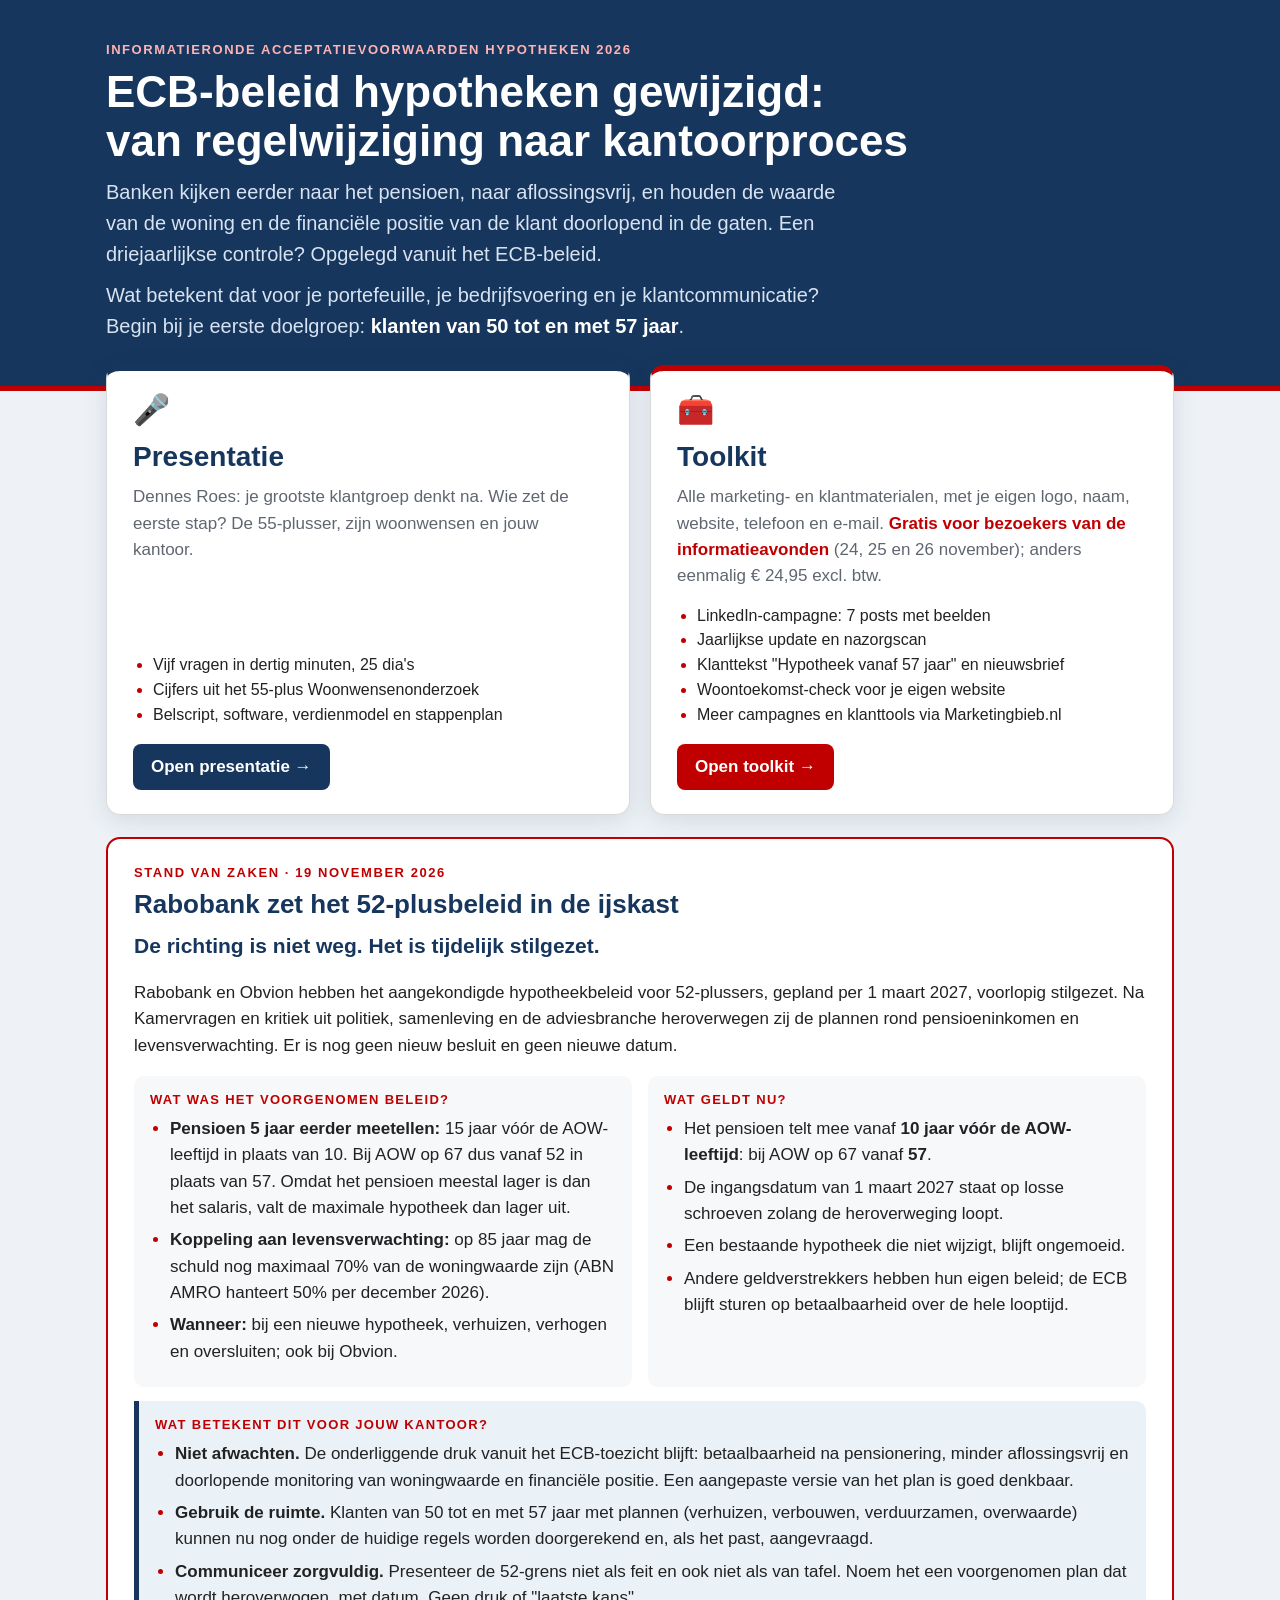
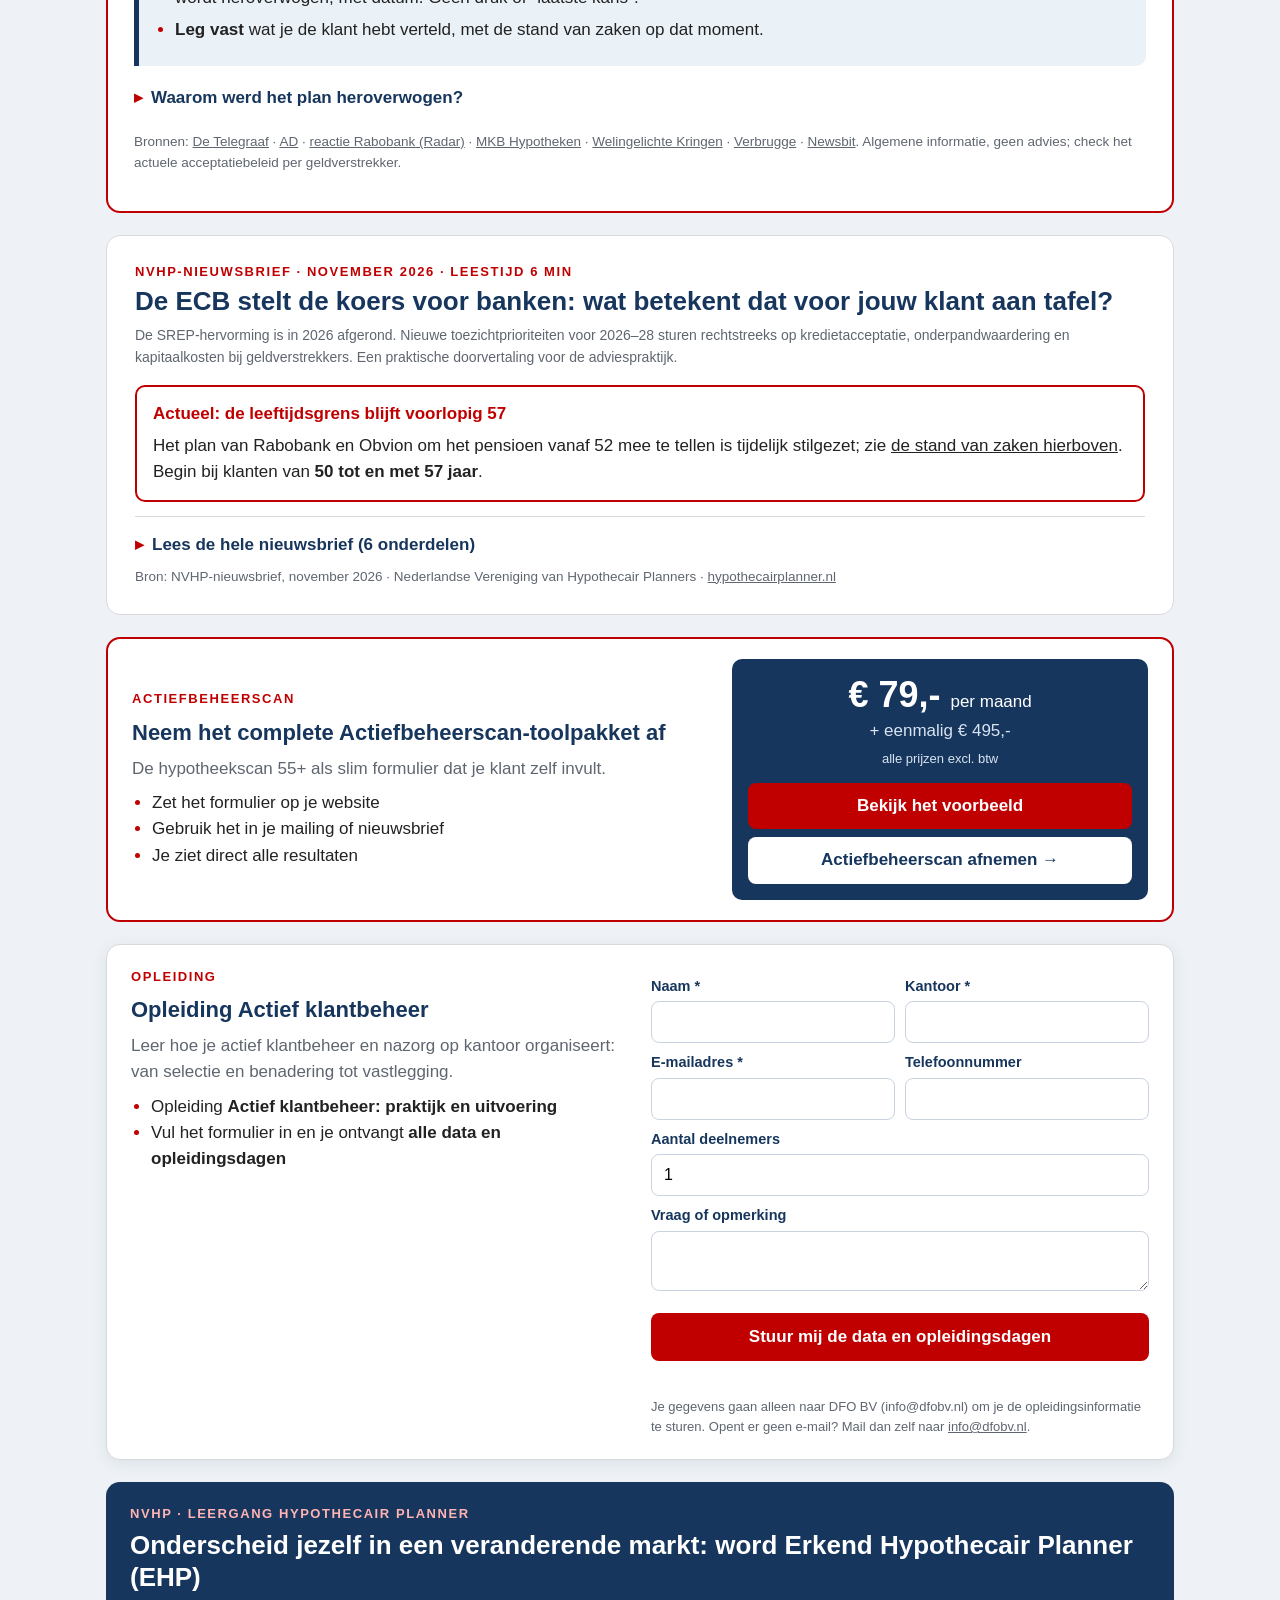
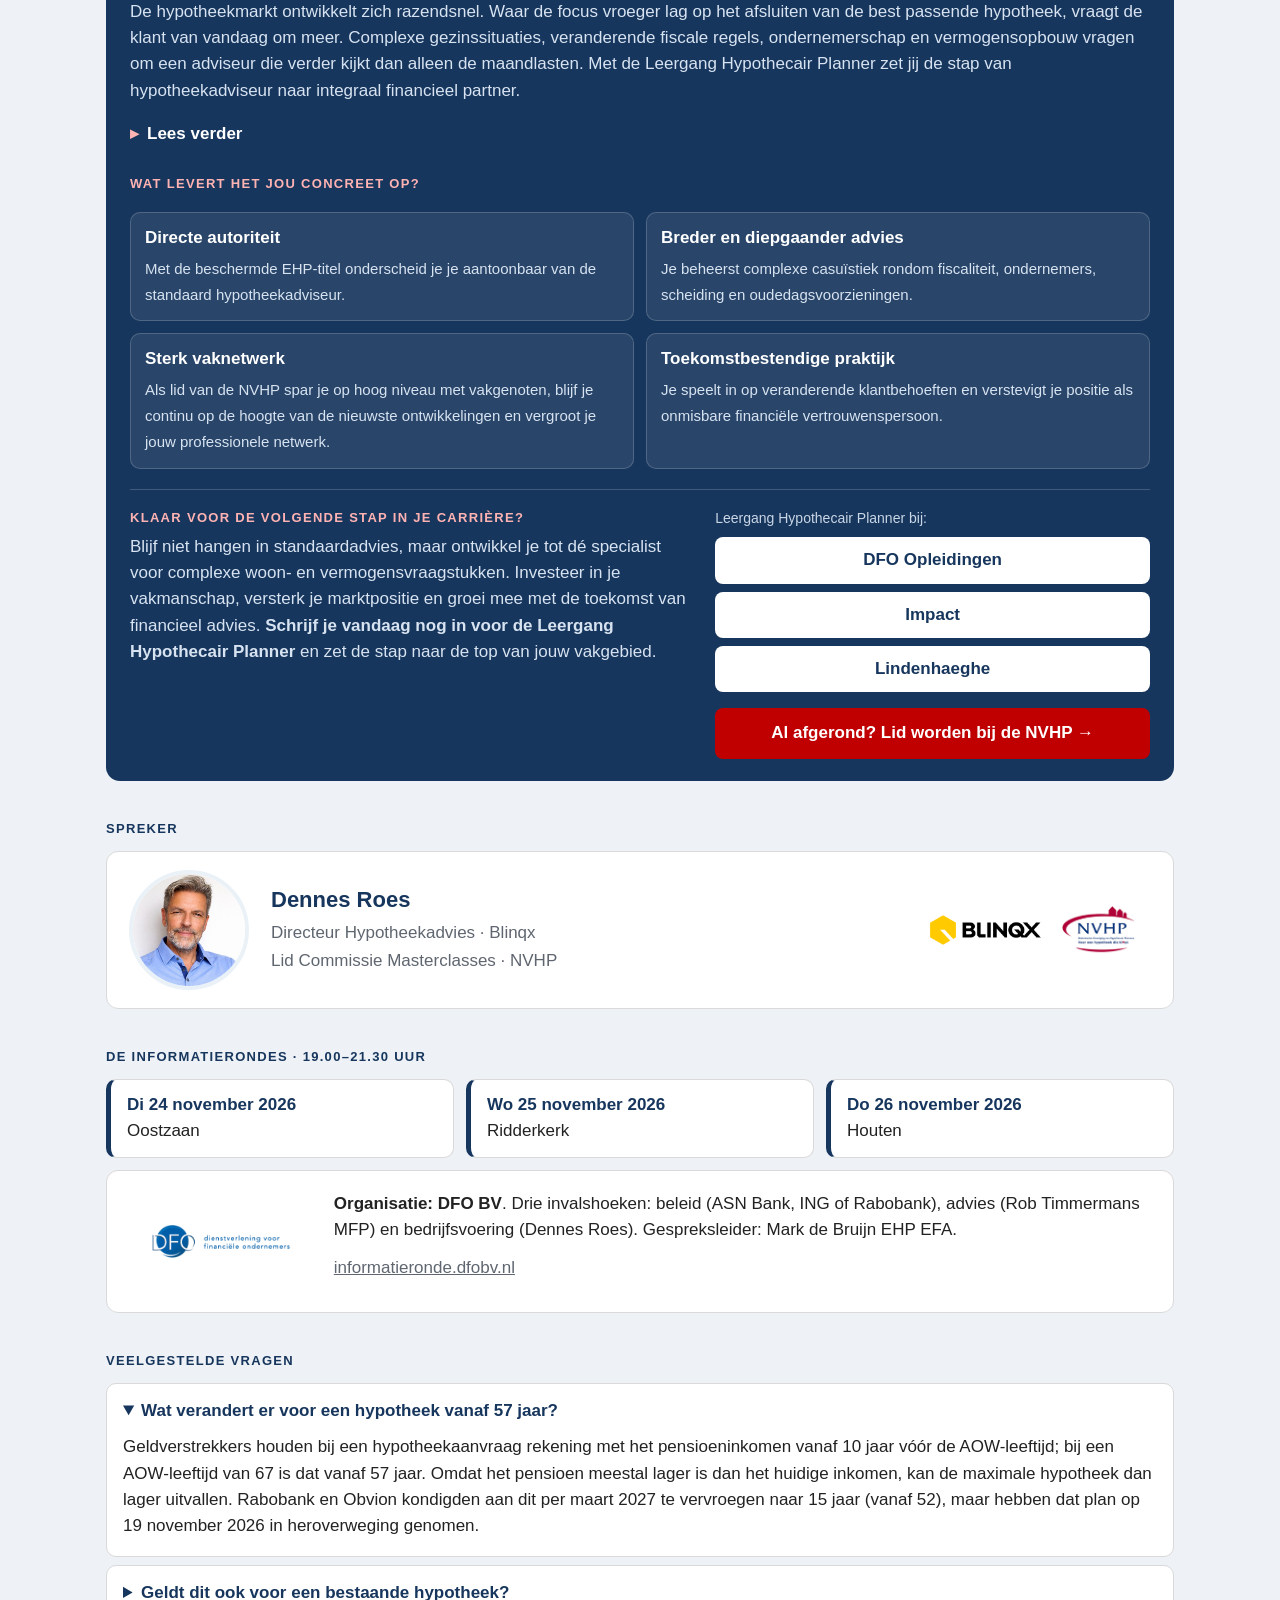
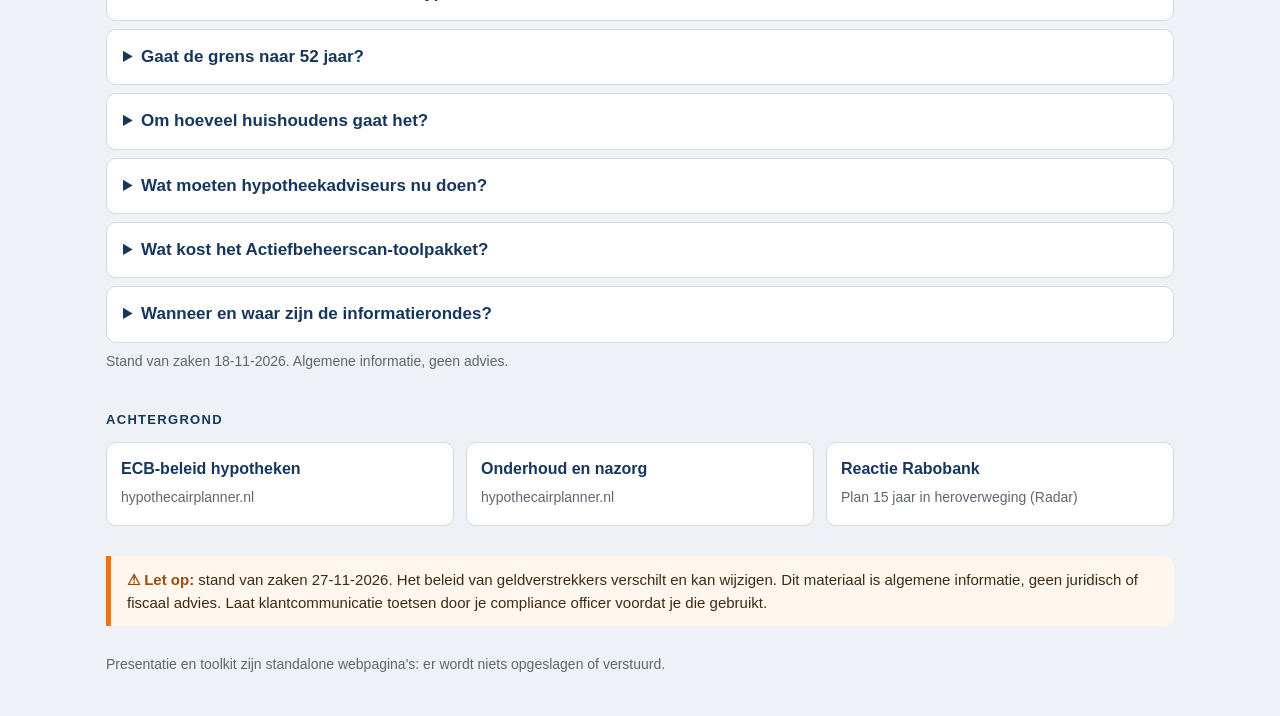
==== commit 525a93e8: "Startpagina: nieuwe tekst Erkend Hypothecair Planner (EHP) Co-Authored-By: Claude Opus 5.5 <noreply@" ====
--- a/index.html
+++ b/index.html
@@ -167,6 +167,23 @@
 .ijs details>summary:before{content:"▸";color:#C00000;margin-right:8px;transition:transform .15s}
 .ijs details[open]>summary:before{transform:rotate(90deg)}
 @media (max-width:760px){.ijs{padding:18px 16px}.ijs .grid{grid-template-columns:1fr}.ijs h4{font-size:22px}}
+.ehp{display:block!important}
+.ehp h4{font-size:26px;line-height:1.2}
+.ehp h5{font-size:13px;letter-spacing:.1em;text-transform:uppercase;color:#ffb3b3;margin:16px 0 6px}
+.ehp-more>summary{cursor:pointer;font-weight:700;color:#fff;min-height:44px;display:flex;align-items:center;list-style:none}
+.ehp-more>summary::-webkit-details-marker{display:none}
+.ehp-more>summary:before{content:"▸";color:#ffb3b3;margin-right:8px;transition:transform .15s}
+.ehp-more[open]>summary:before{transform:rotate(90deg)}
+.ehp-ben{display:grid;grid-template-columns:repeat(2,minmax(0,1fr));gap:12px;margin-top:18px}
+.ehp-ben h5{grid-column:1/-1}
+.ehp .ben{background:rgba(255,255,255,.08);border:1px solid rgba(255,255,255,.18);border-radius:10px;padding:12px 14px}
+.ehp .ben b{display:block;color:#fff;margin-bottom:4px}
+.ehp .ben span{color:#d7e3f1;font-size:15px}
+.ehp-cta{display:grid;grid-template-columns:minmax(0,1.3fr) minmax(0,1fr);gap:20px;margin-top:20px;padding-top:18px;border-top:1px solid rgba(255,255,255,.18)}
+.ehp-btns{display:flex;flex-direction:column;gap:8px}
+.ehp-btns .lbl{color:#c9d6e6;font-size:14px}
+.ehp .btnw{display:block;text-align:center;background:#fff;color:#17365D;text-decoration:none;font-weight:700;padding:10px 14px;border-radius:8px;min-height:44px}
+@media (max-width:760px){.ehp-ben,.ehp-cta{grid-template-columns:1fr}.ehp h4{font-size:22px}}
 @media (max-width:900px){.quick{grid-template-columns:repeat(2,minmax(0,1fr))}.spk{grid-template-columns:90px 1fr}.spk .logos{grid-column:1/-1}.spk img.f{width:90px;height:90px}}
 @media (max-width:700px){h1{font-size:32px}.hero p.lead{font-size:17px}.hero .wrap{padding:28px 16px 40px}.main{grid-template-columns:1fr}.big{padding:20px}.big h2{font-size:24px}.ev{grid-template-columns:1fr}}
 @media (max-width:420px){.quick{grid-template-columns:1fr}}
@@ -562,19 +579,37 @@
   </section>
 
   <section class="ehp" id="hypothecair-planner" aria-labelledby="ehp-t">
-    <div>
-      <p class="kick" style="color:#ffb3b3;margin:0 0 6px">NVHP</p>
-      <h4 id="ehp-t">Ook hypothecair planner worden?</h4>
-      <p>Heb je de leergang Hypothecair Planner afgerond, dan schrijf je je in bij de NVHP. Je mag dan de beschermde titel <b>Erkend Hypothecair Planner (EHP)</b> voeren en wordt onderdeel van een netwerk van professionals.</p>
-      <ol>
-        <li><b>Volg de leergang Hypothecair Planner</b> bij <a href="https://www.dfo-opleidingen.nl/cursus/leergang-hypothecair-planner" target="_blank" rel="noopener">DFO Opleidingen</a>, <a href="https://www.impact.nu/opleiding/leergang-hypothecair-planner" target="_blank" rel="noopener">Impact</a> of <a href="https://lindenhaeghe.nl/hypotheken/leergang-hypothecair-planner" target="_blank" rel="noopener">Lindenhaeghe</a></li>
-        <li><b>Schrijf je in bij de NVHP</b> zodra je diploma binnen is</li>
-      </ol>
-    </div>
-    <div class="side">
-      <b>Wat het lidmaatschap je brengt</b>
-      <ul><li>Toegang tot de jaarlijkse Masterclasses</li><li>De beschermde titel EHP</li><li>Een netwerk van hypothecair planners</li></ul>
-      <a class="btnr" href="https://www.hypothecairplanner.nl/adviseur/lidmaatschap/lid-worden" target="_blank" rel="noopener">Lid worden bij de NVHP →</a>
+    <div class="ehp-main">
+      <p class="kick" style="color:#ffb3b3;margin:0 0 6px">NVHP · Leergang Hypothecair Planner</p>
+      <h4 id="ehp-t">Onderscheid jezelf in een veranderende markt: word Erkend Hypothecair Planner (EHP)</h4>
+      <p>De hypotheekmarkt ontwikkelt zich razendsnel. Waar de focus vroeger lag op het afsluiten van de best passende hypotheek, vraagt de klant van vandaag om meer. Complexe gezinssituaties, veranderende fiscale regels, ondernemerschap en vermogensopbouw vragen om een adviseur die verder kijkt dan alleen de maandlasten. Met de Leergang Hypothecair Planner zet jij de stap van hypotheekadviseur naar integraal financieel partner.</p>
+      <details class="ehp-more">
+        <summary>Lees verder</summary>
+        <h5>Van productgericht naar integraal advies</h5>
+        <p>Als Erkend Hypothecair Planner overzie je het complete financiële speelveld van je klant. Je verbindt de eigen woning naadloos met thema’s als pensioen, fiscaliteit, levensloopplanning en vermogensstructurering. Hierdoor bied je niet alleen diepgaander en toekomstbestendig advies, maar creëer je ook meerwaarde in elke levensfase van je klant. Het resultaat? Een sterkere klantrelatie, hogere klanttevredenheid en een duurzaam verdienmodel voor jouw praktijk.</p>
+        <h5>Sluit je aan bij de top van de markt</h5>
+        <p>Na het afronden van de leergang schrijf je je in bij de Nederlandse Vereniging van Hypothecair Planners (NVHP) en mag je de beschermde titel Erkend Hypothecair Planner (EHP) voeren. Hiermee laat je aan klanten, geldverstrekkers en samenwerkingspartners direct zien dat je behoort tot een exclusieve groep hoogopgeleide professionals die kwaliteit en vakmanschap vooropstellen.</p>
+      </details>
+    </div>
+    <div class="ehp-ben">
+      <h5 style="margin-top:0">Wat levert het jou concreet op?</h5>
+      <div class="ben"><b>Directe autoriteit</b><span>Met de beschermde EHP-titel onderscheid je je aantoonbaar van de standaard hypotheekadviseur.</span></div>
+      <div class="ben"><b>Breder en diepgaander advies</b><span>Je beheerst complexe casuïstiek rondom fiscaliteit, ondernemers, scheiding en oudedagsvoorzieningen.</span></div>
+      <div class="ben"><b>Sterk vaknetwerk</b><span>Als lid van de NVHP spar je op hoog niveau met vakgenoten, blijf je continu op de hoogte van de nieuwste ontwikkelingen en vergroot je jouw professionele netwerk.</span></div>
+      <div class="ben"><b>Toekomstbestendige praktijk</b><span>Je speelt in op veranderende klantbehoeften en verstevigt je positie als onmisbare financiële vertrouwenspersoon.</span></div>
+    </div>
+    <div class="ehp-cta">
+      <div>
+        <h5 style="margin-top:0">Klaar voor de volgende stap in je carrière?</h5>
+        <p>Blijf niet hangen in standaardadvies, maar ontwikkel je tot dé specialist voor complexe woon- en vermogensvraagstukken. Investeer in je vakmanschap, versterk je marktpositie en groei mee met de toekomst van financieel advies. <b>Schrijf je vandaag nog in voor de Leergang Hypothecair Planner</b> en zet de stap naar de top van jouw vakgebied.</p>
+      </div>
+      <div class="ehp-btns">
+        <span class="lbl">Leergang Hypothecair Planner bij:</span>
+        <a class="btnw" href="https://www.dfo-opleidingen.nl/cursus/leergang-hypothecair-planner" target="_blank" rel="noopener">DFO Opleidingen</a>
+        <a class="btnw" href="https://www.impact.nu/opleiding/leergang-hypothecair-planner" target="_blank" rel="noopener">Impact</a>
+        <a class="btnw" href="https://lindenhaeghe.nl/hypotheken/leergang-hypothecair-planner" target="_blank" rel="noopener">Lindenhaeghe</a>
+        <a class="btnr" href="https://www.hypothecairplanner.nl/adviseur/lidmaatschap/lid-worden" target="_blank" rel="noopener">Al afgerond? Lid worden bij de NVHP →</a>
+      </div>
     </div>
   </section>
 
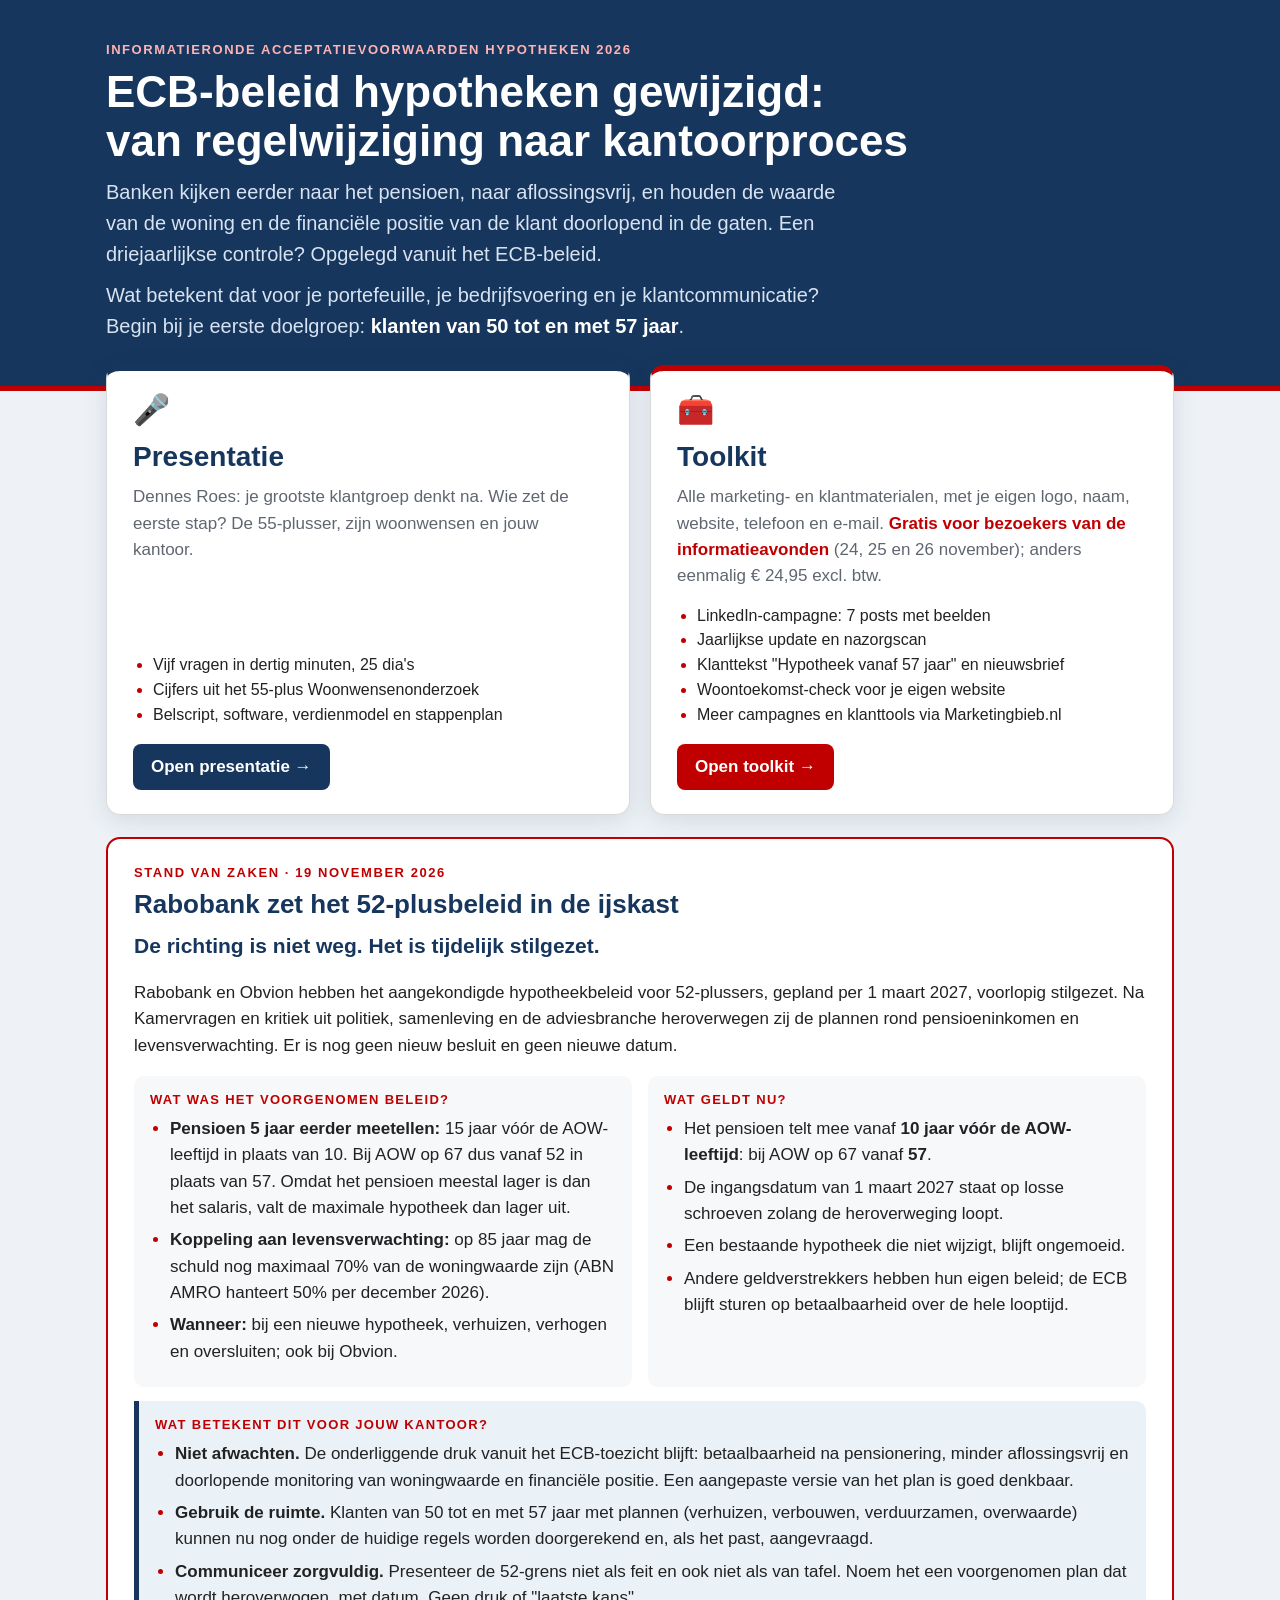
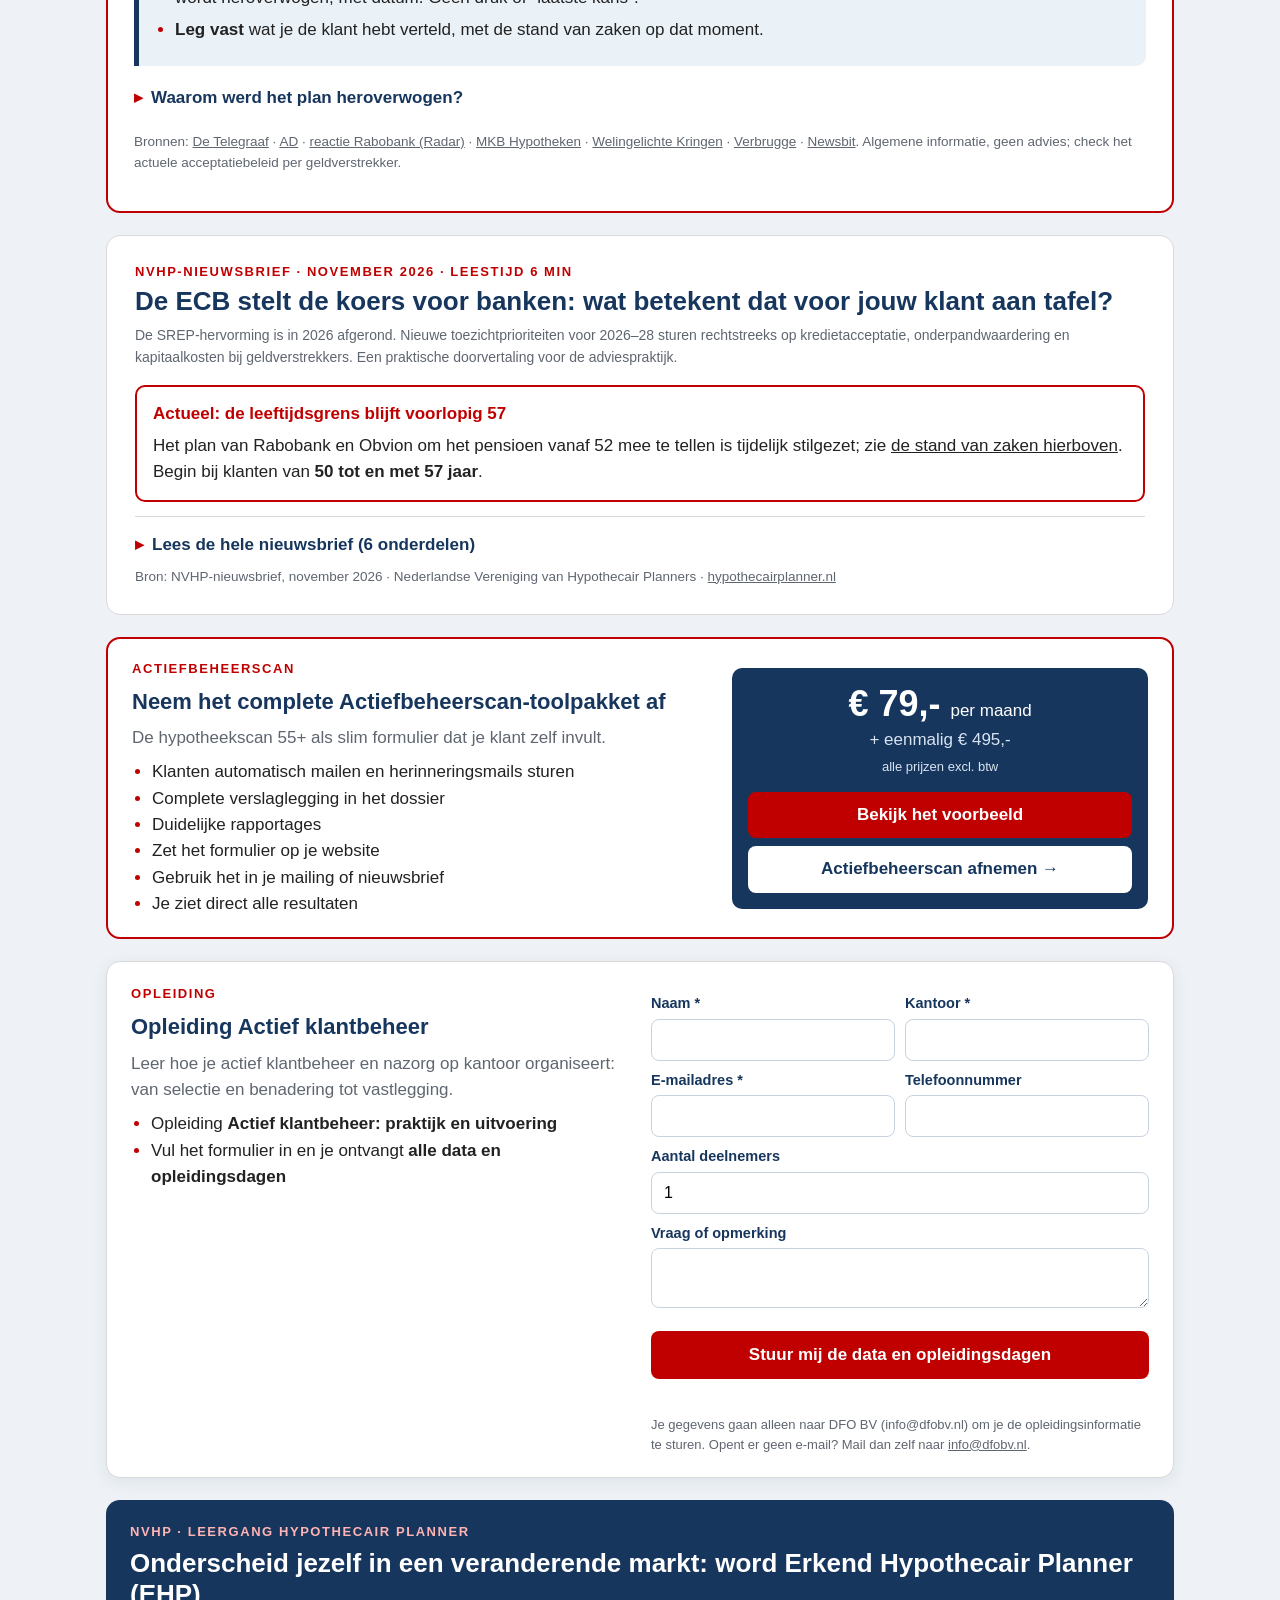
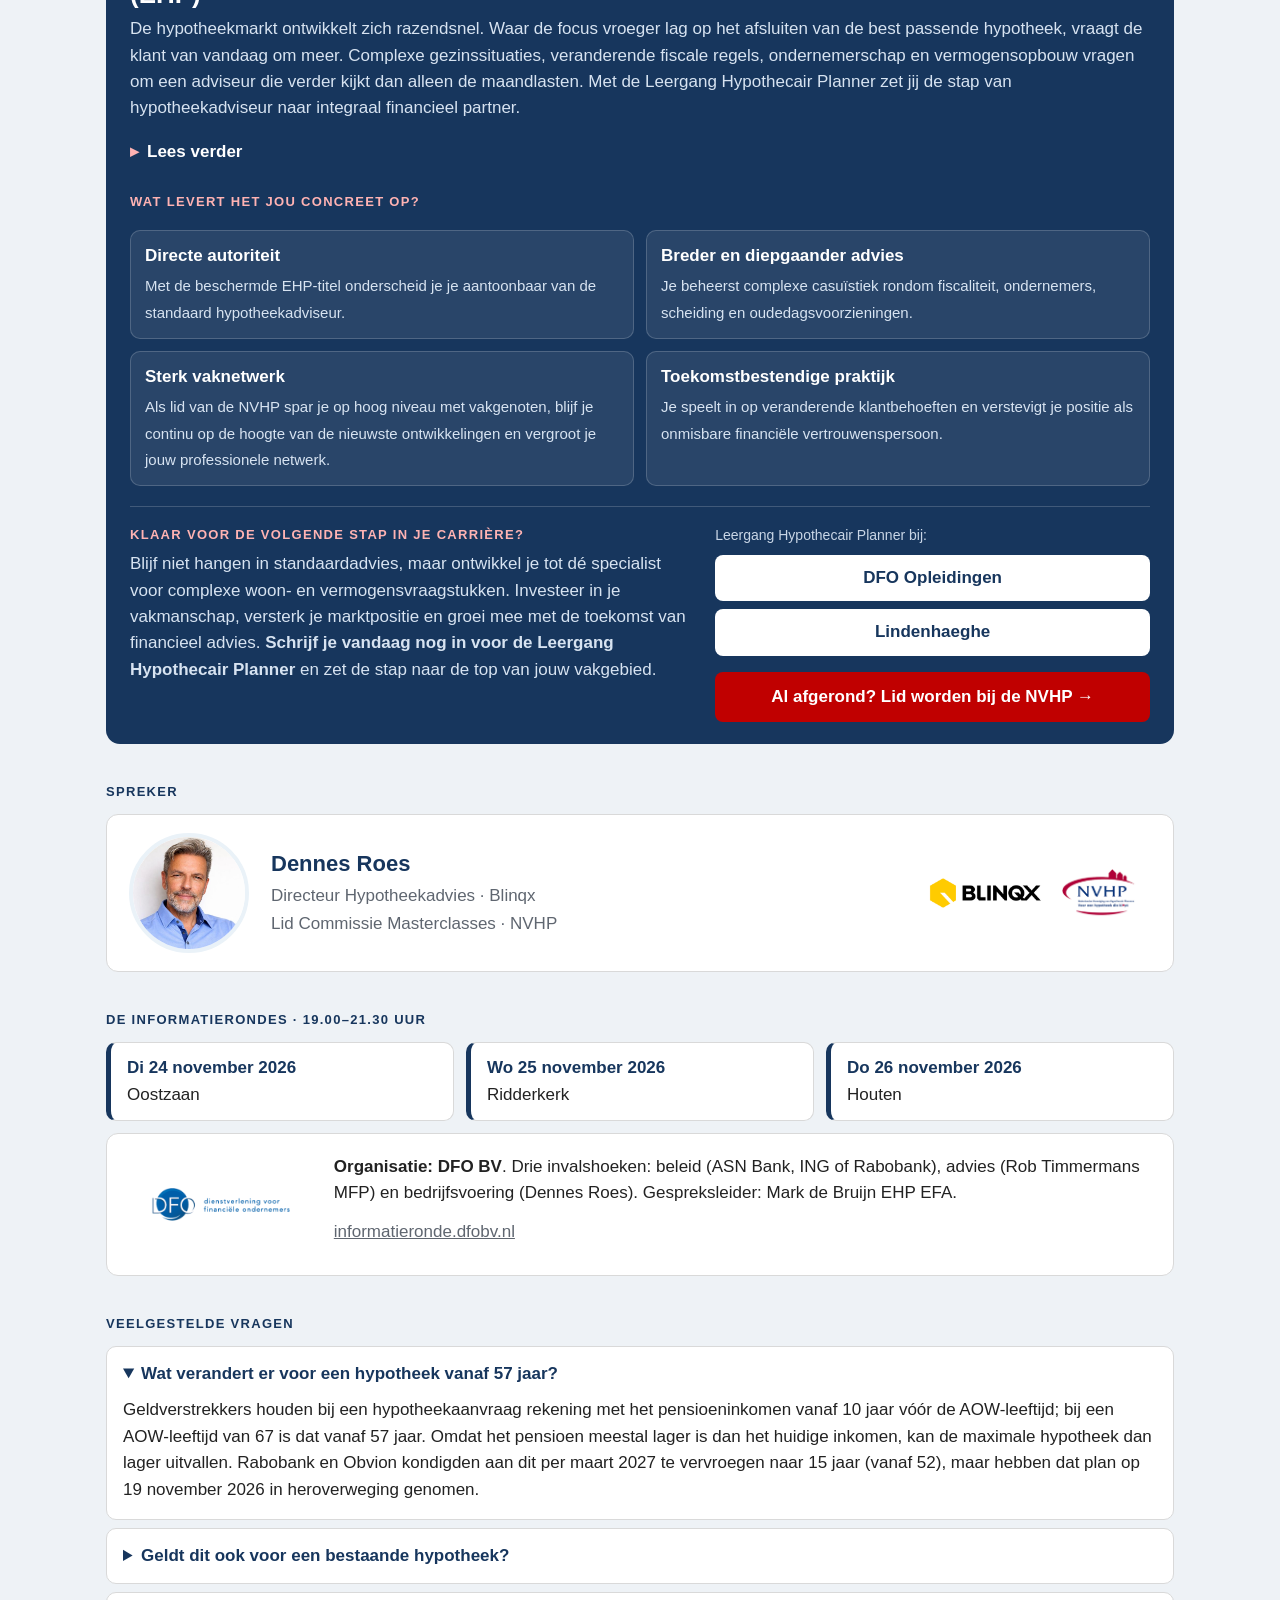
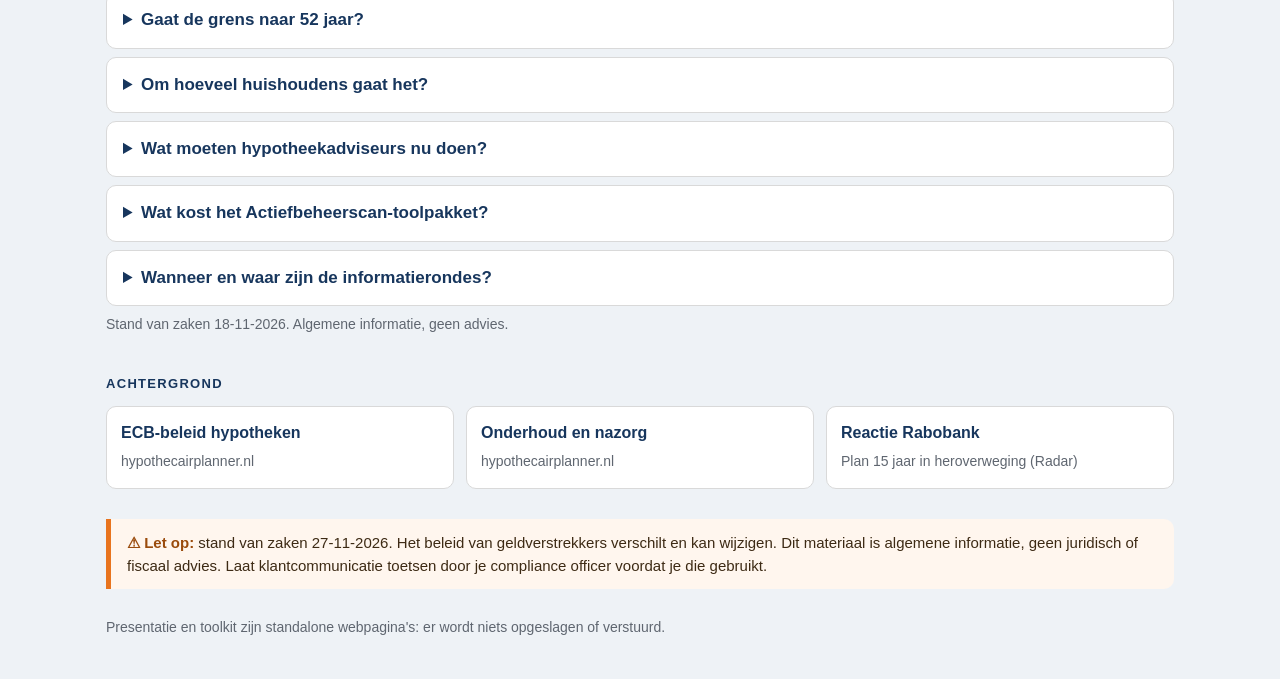
==== commit 4535e16a: "Impact verwijderd (startpagina, presentatie dia 24 incl. PowerPoint/PDF, oude presentatie); Actiefbe" ====
--- a/index.html
+++ b/index.html
@@ -550,7 +550,7 @@
   <div class="offer">
     <div><p class="kick" style="color:#C00000;margin:0 0 6px">Actiefbeheerscan</p><h4>Neem het complete Actiefbeheerscan-toolpakket af</h4>
       <p style="margin:0;color:var(--mute)">De hypotheekscan 55+ als slim formulier dat je klant zelf invult.</p>
-      <ul><li>Zet het formulier op je website</li><li>Gebruik het in je mailing of nieuwsbrief</li><li>Je ziet direct alle resultaten</li></ul></div>
+      <ul><li>Klanten automatisch mailen en herinneringsmails sturen</li><li>Complete verslaglegging in het dossier</li><li>Duidelijke rapportages</li><li>Zet het formulier op je website</li><li>Gebruik het in je mailing of nieuwsbrief</li><li>Je ziet direct alle resultaten</li></ul></div>
     <div class="price"><div class="pm">€ 79,- <small>per maand</small></div><div class="once">+ eenmalig € 495,-<br><span style="font-size:13px">alle prijzen excl. btw</span></div>
       <a href="https://formulier.actiefbeheerscan.nl/s/wD106O1z7GoYW1zn" target="_blank" rel="noopener" style="background:#C00000;color:#fff">Bekijk het voorbeeld</a>
       <a href="mailto:info@dfobv.nl?subject=Actiefbeheerscan%20afnemen" target="_blank" rel="noopener" style="background:#fff;color:#17365D;font-size:17px">Actiefbeheerscan afnemen →</a></div>
@@ -606,7 +606,6 @@
       <div class="ehp-btns">
         <span class="lbl">Leergang Hypothecair Planner bij:</span>
         <a class="btnw" href="https://www.dfo-opleidingen.nl/cursus/leergang-hypothecair-planner" target="_blank" rel="noopener">DFO Opleidingen</a>
-        <a class="btnw" href="https://www.impact.nu/opleiding/leergang-hypothecair-planner" target="_blank" rel="noopener">Impact</a>
         <a class="btnw" href="https://lindenhaeghe.nl/hypotheken/leergang-hypothecair-planner" target="_blank" rel="noopener">Lindenhaeghe</a>
         <a class="btnr" href="https://www.hypothecairplanner.nl/adviseur/lidmaatschap/lid-worden" target="_blank" rel="noopener">Al afgerond? Lid worden bij de NVHP →</a>
       </div>
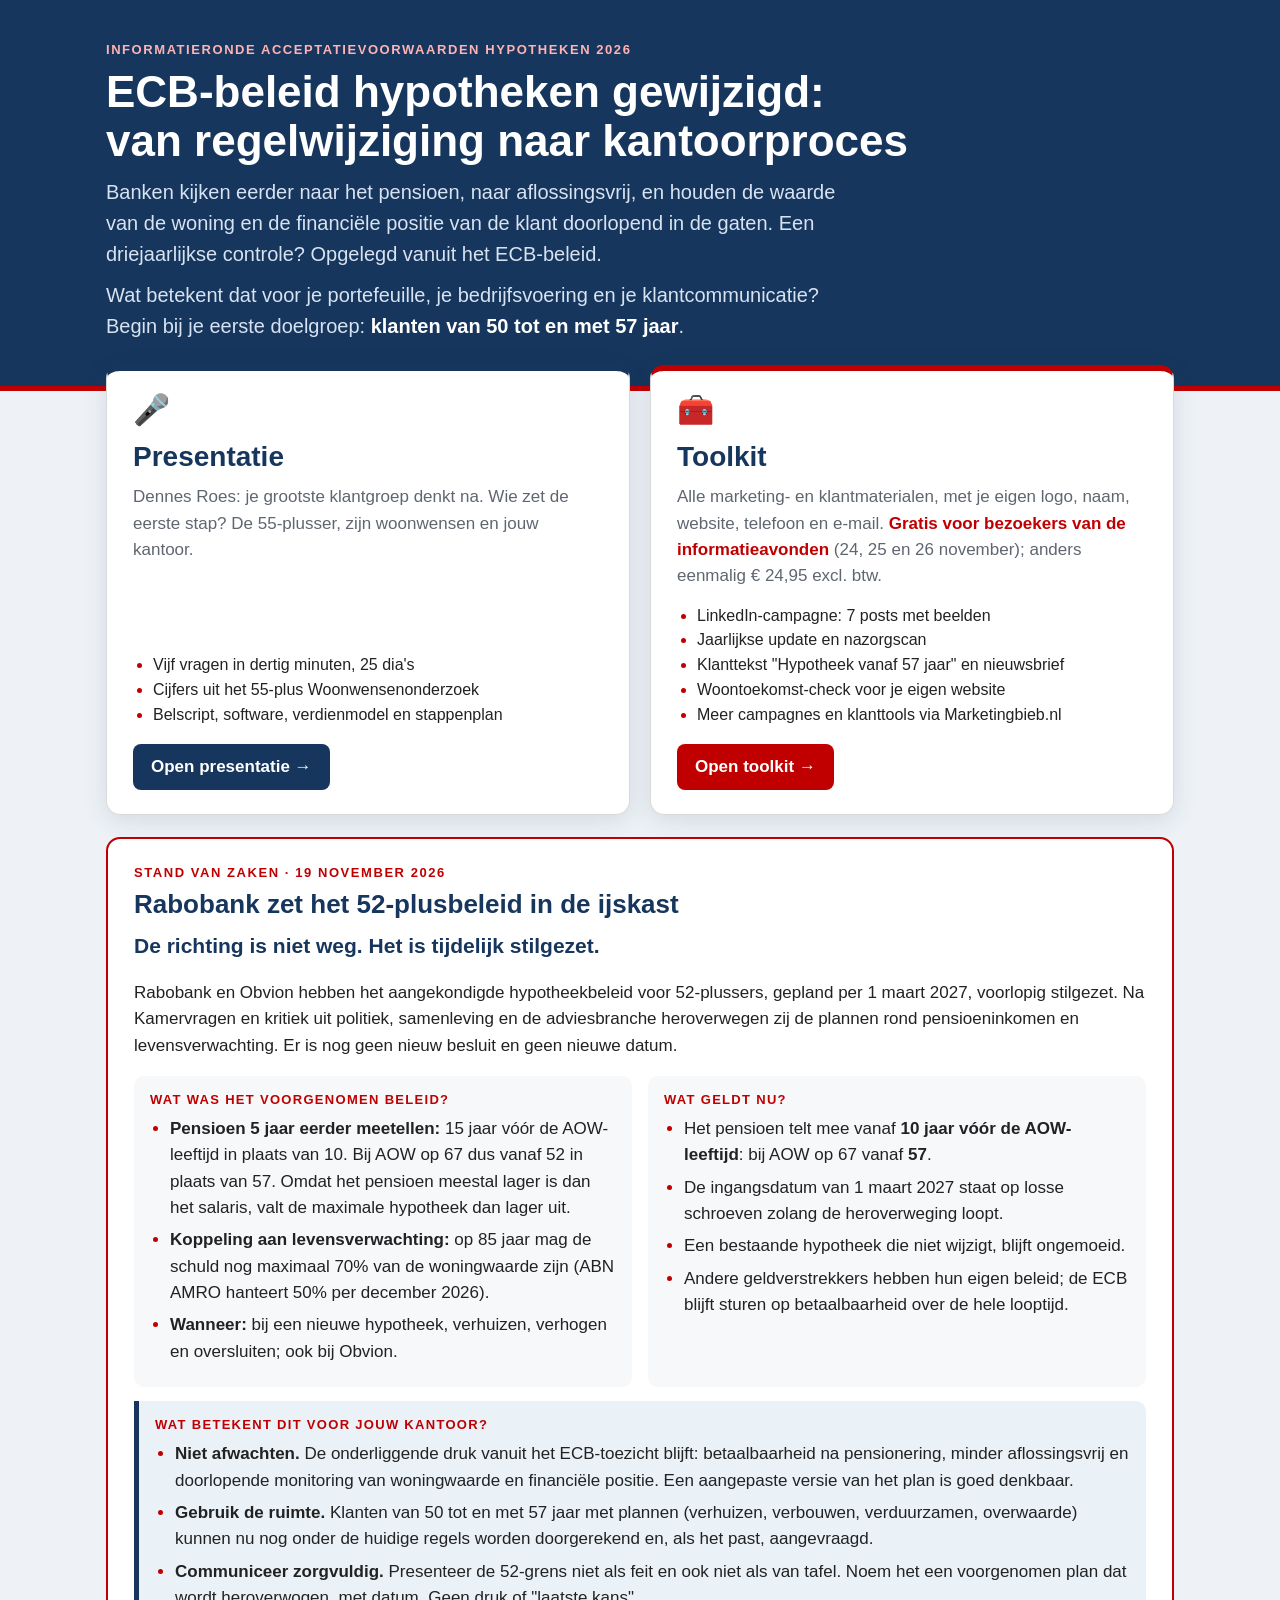
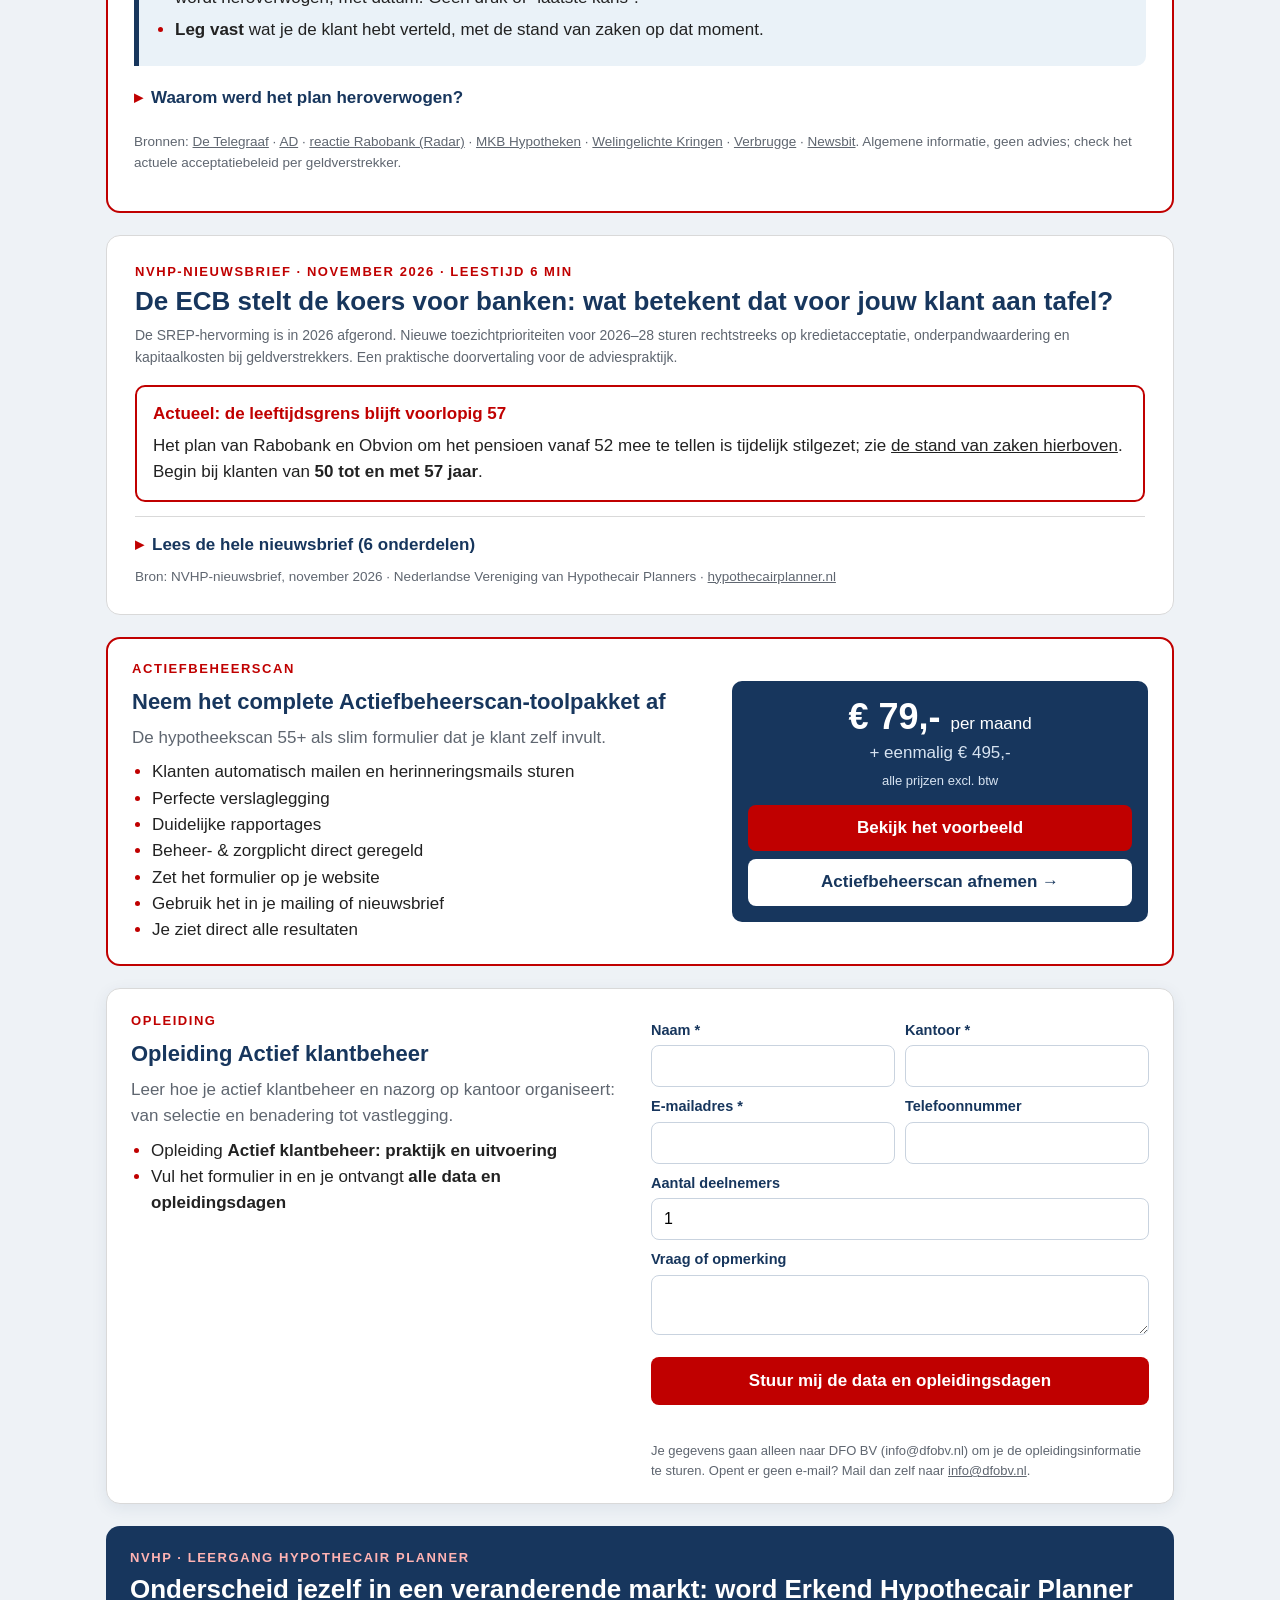
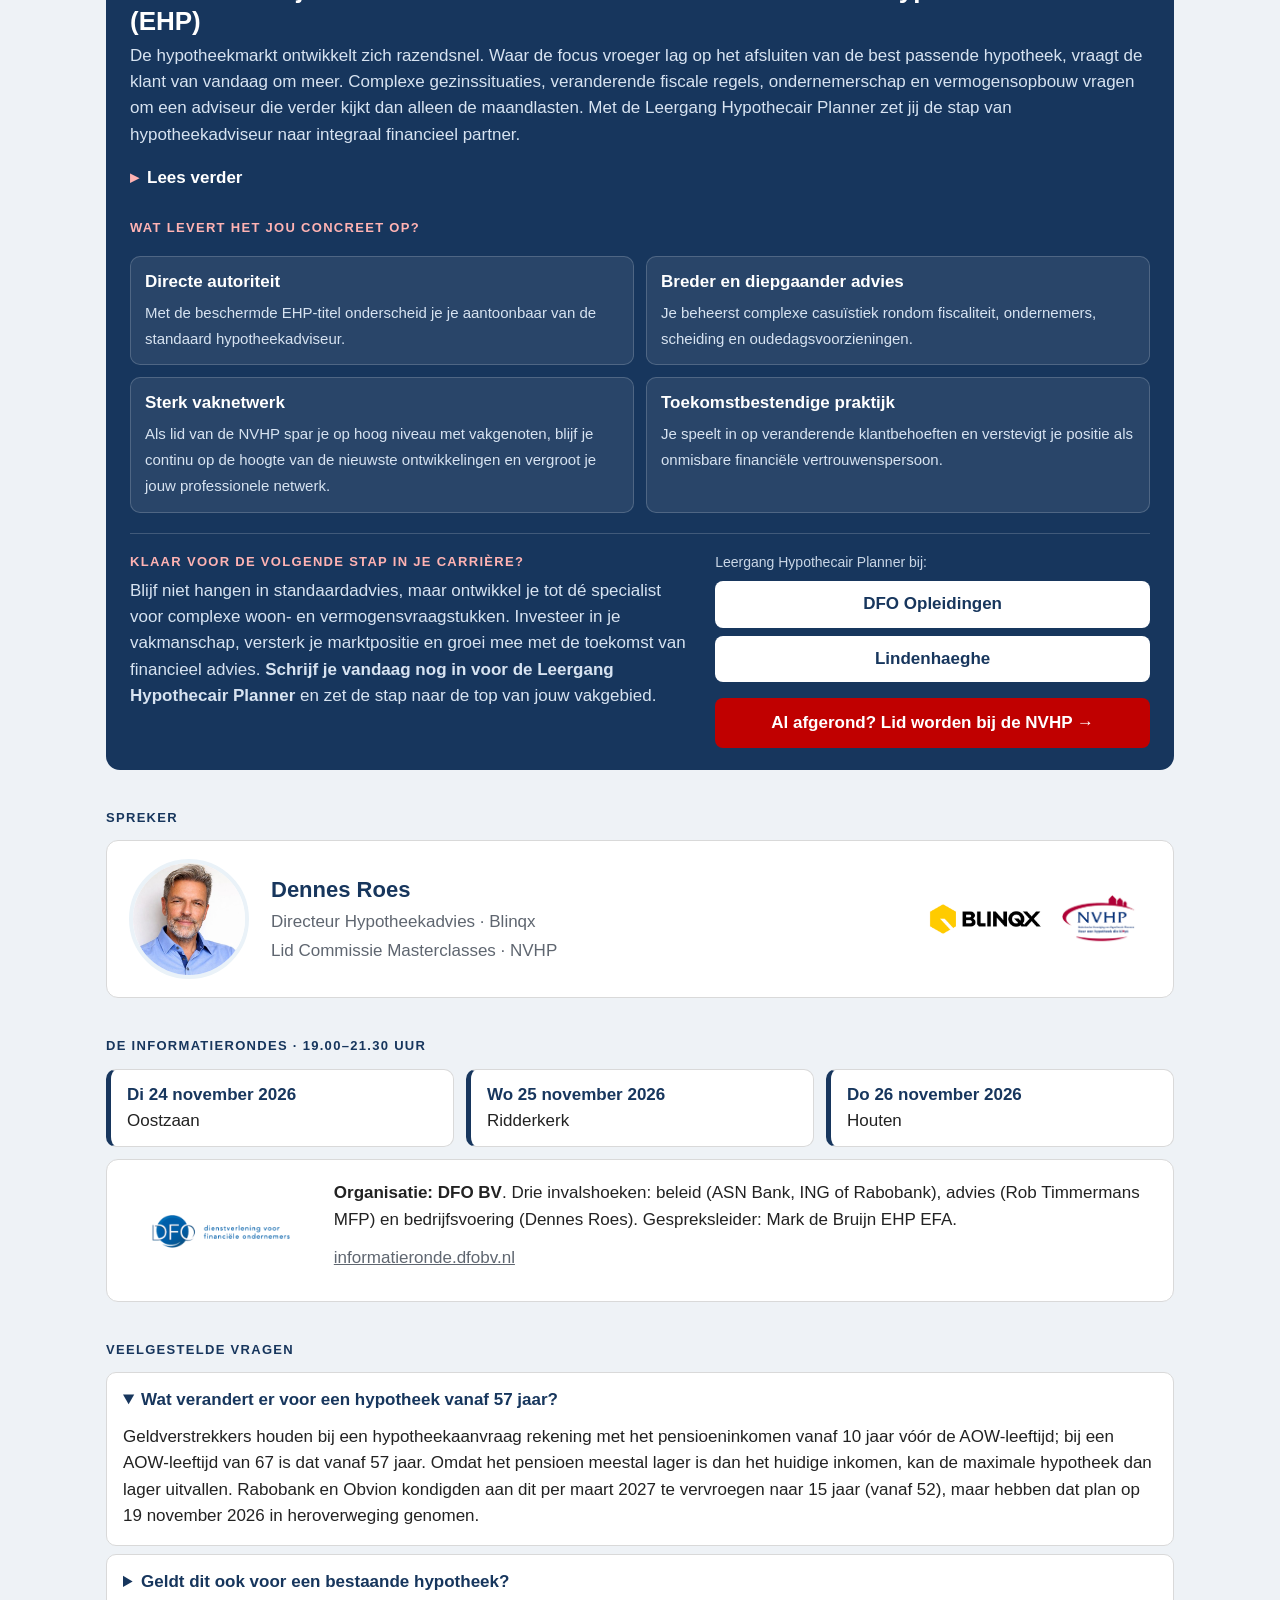
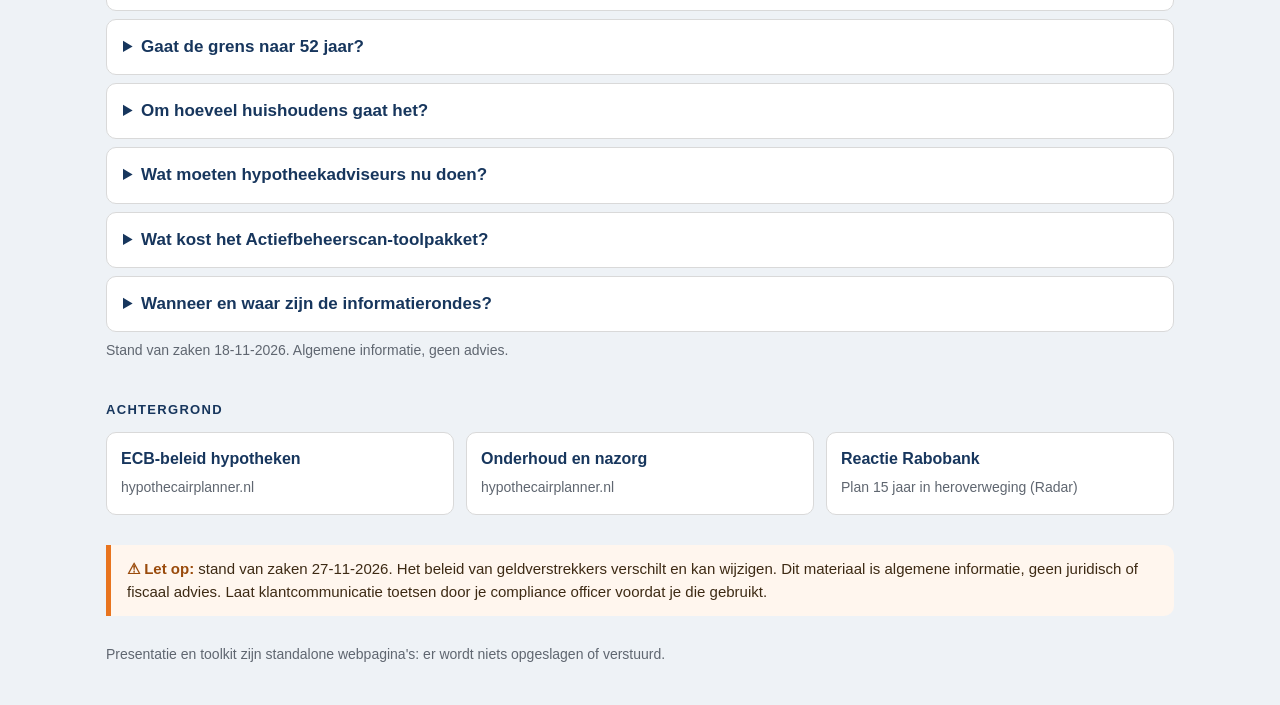
==== commit b245bf1d: "Actiefbeheerscan: voordelen bijgewerkt (verslaglegging, beheer- en zorgplicht) Co-Authored-By: Claud" ====
--- a/index.html
+++ b/index.html
@@ -550,7 +550,7 @@
   <div class="offer">
     <div><p class="kick" style="color:#C00000;margin:0 0 6px">Actiefbeheerscan</p><h4>Neem het complete Actiefbeheerscan-toolpakket af</h4>
       <p style="margin:0;color:var(--mute)">De hypotheekscan 55+ als slim formulier dat je klant zelf invult.</p>
-      <ul><li>Klanten automatisch mailen en herinneringsmails sturen</li><li>Complete verslaglegging in het dossier</li><li>Duidelijke rapportages</li><li>Zet het formulier op je website</li><li>Gebruik het in je mailing of nieuwsbrief</li><li>Je ziet direct alle resultaten</li></ul></div>
+      <ul><li>Klanten automatisch mailen en herinneringsmails sturen</li><li>Perfecte verslaglegging</li><li>Duidelijke rapportages</li><li>Beheer- &amp; zorgplicht direct geregeld</li><li>Zet het formulier op je website</li><li>Gebruik het in je mailing of nieuwsbrief</li><li>Je ziet direct alle resultaten</li></ul></div>
     <div class="price"><div class="pm">€ 79,- <small>per maand</small></div><div class="once">+ eenmalig € 495,-<br><span style="font-size:13px">alle prijzen excl. btw</span></div>
       <a href="https://formulier.actiefbeheerscan.nl/s/wD106O1z7GoYW1zn" target="_blank" rel="noopener" style="background:#C00000;color:#fff">Bekijk het voorbeeld</a>
       <a href="mailto:info@dfobv.nl?subject=Actiefbeheerscan%20afnemen" target="_blank" rel="noopener" style="background:#fff;color:#17365D;font-size:17px">Actiefbeheerscan afnemen →</a></div>
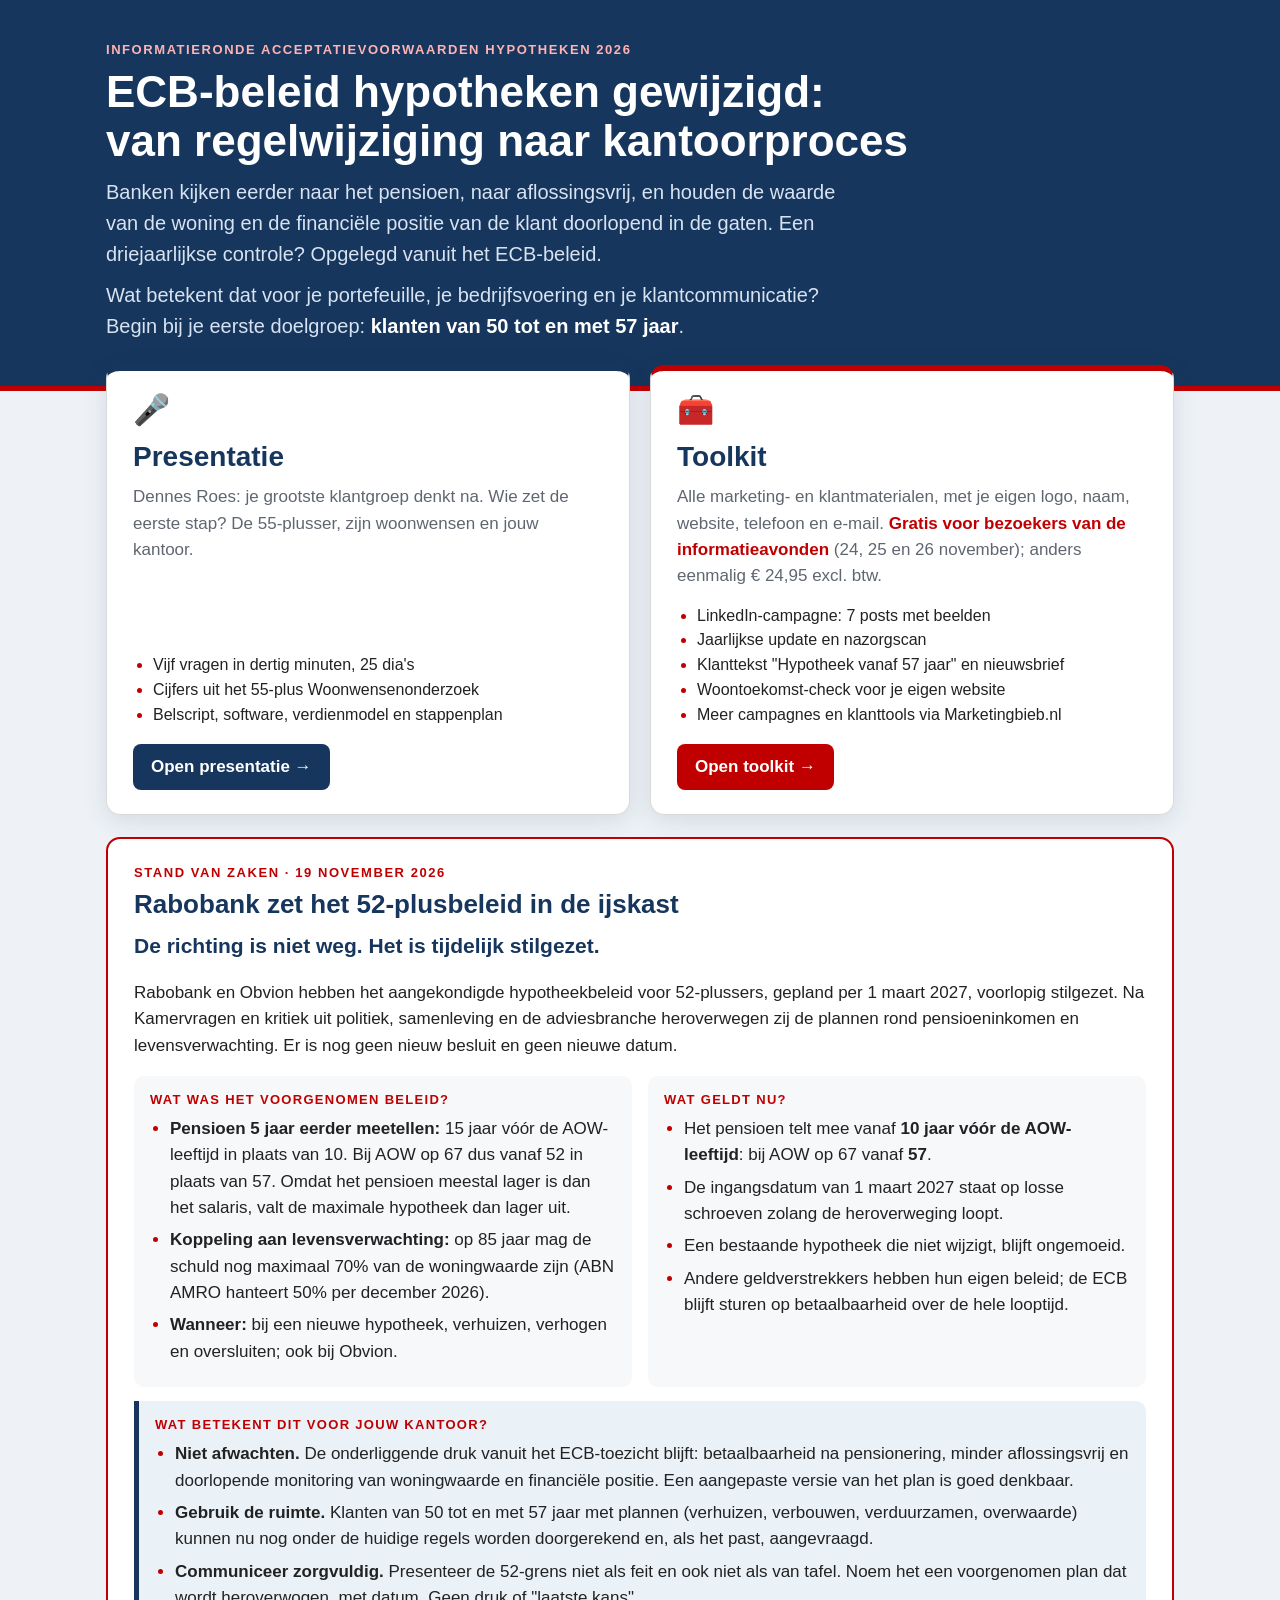
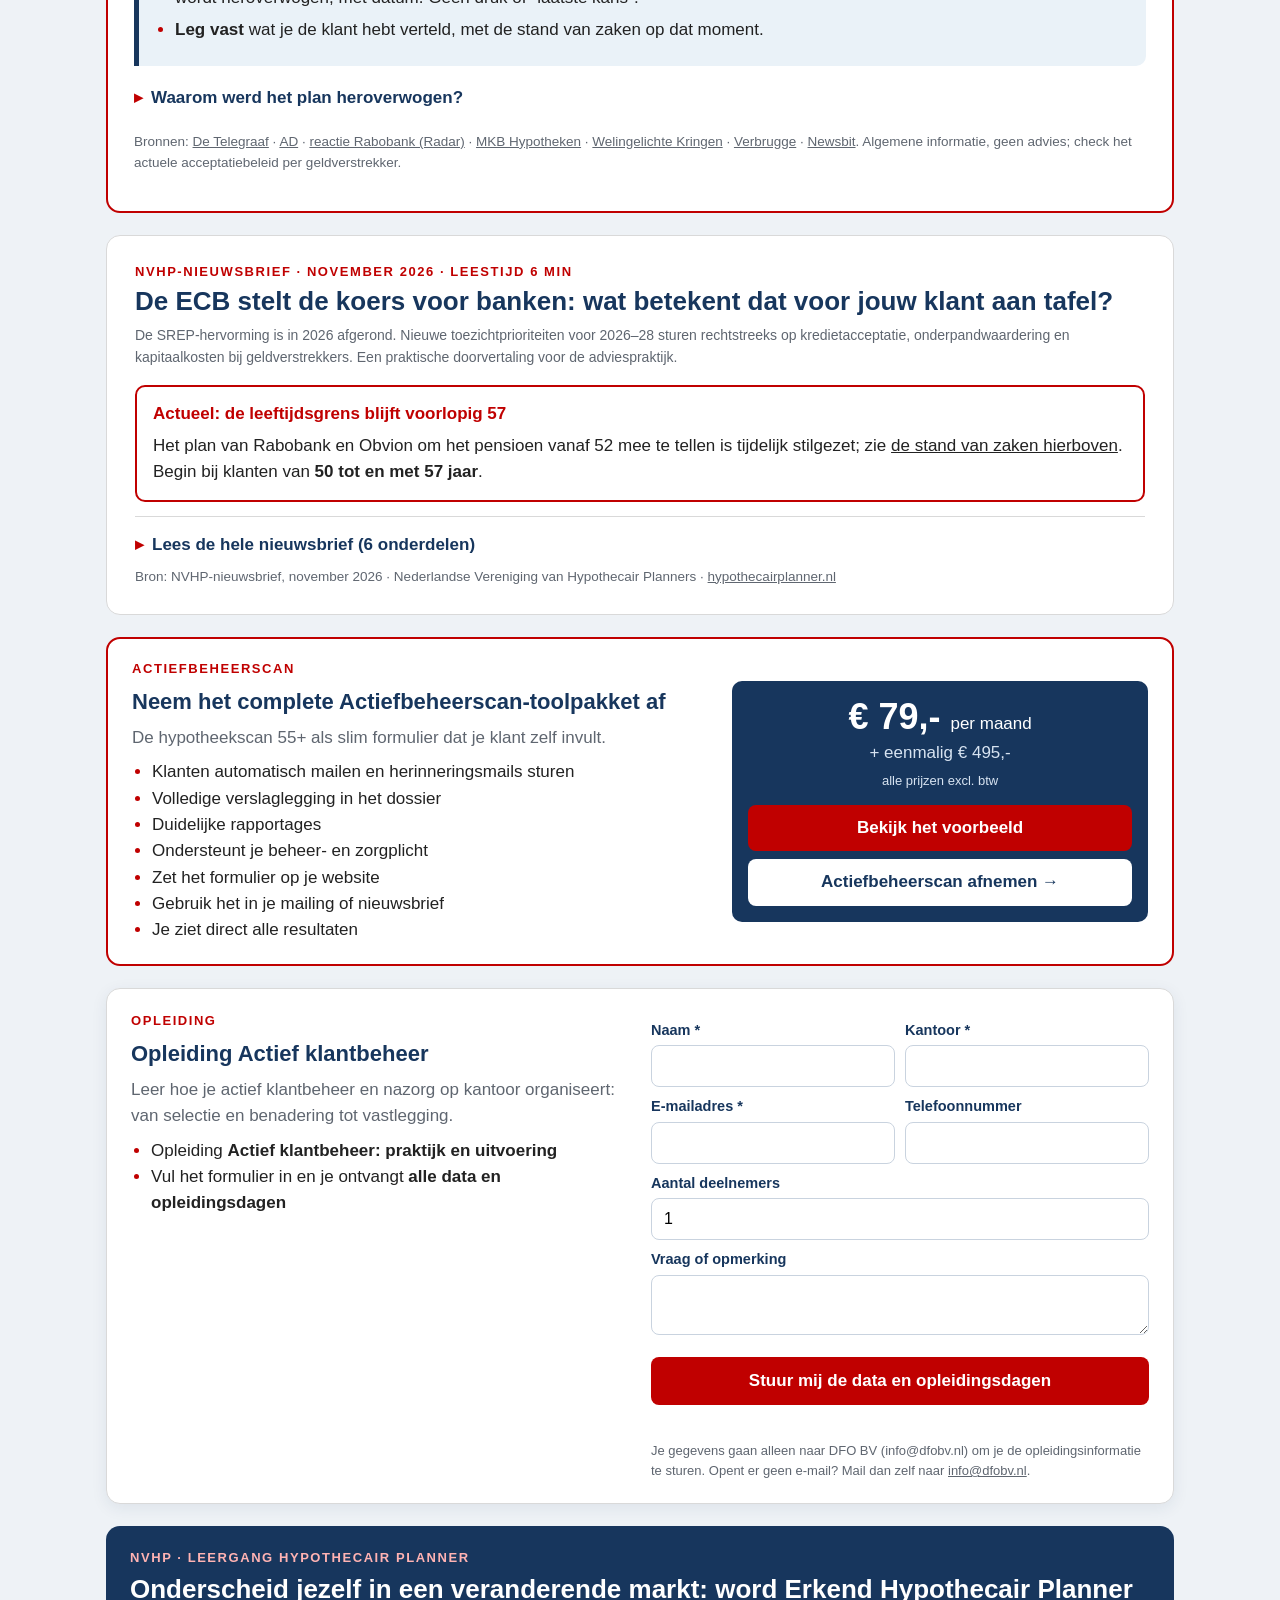
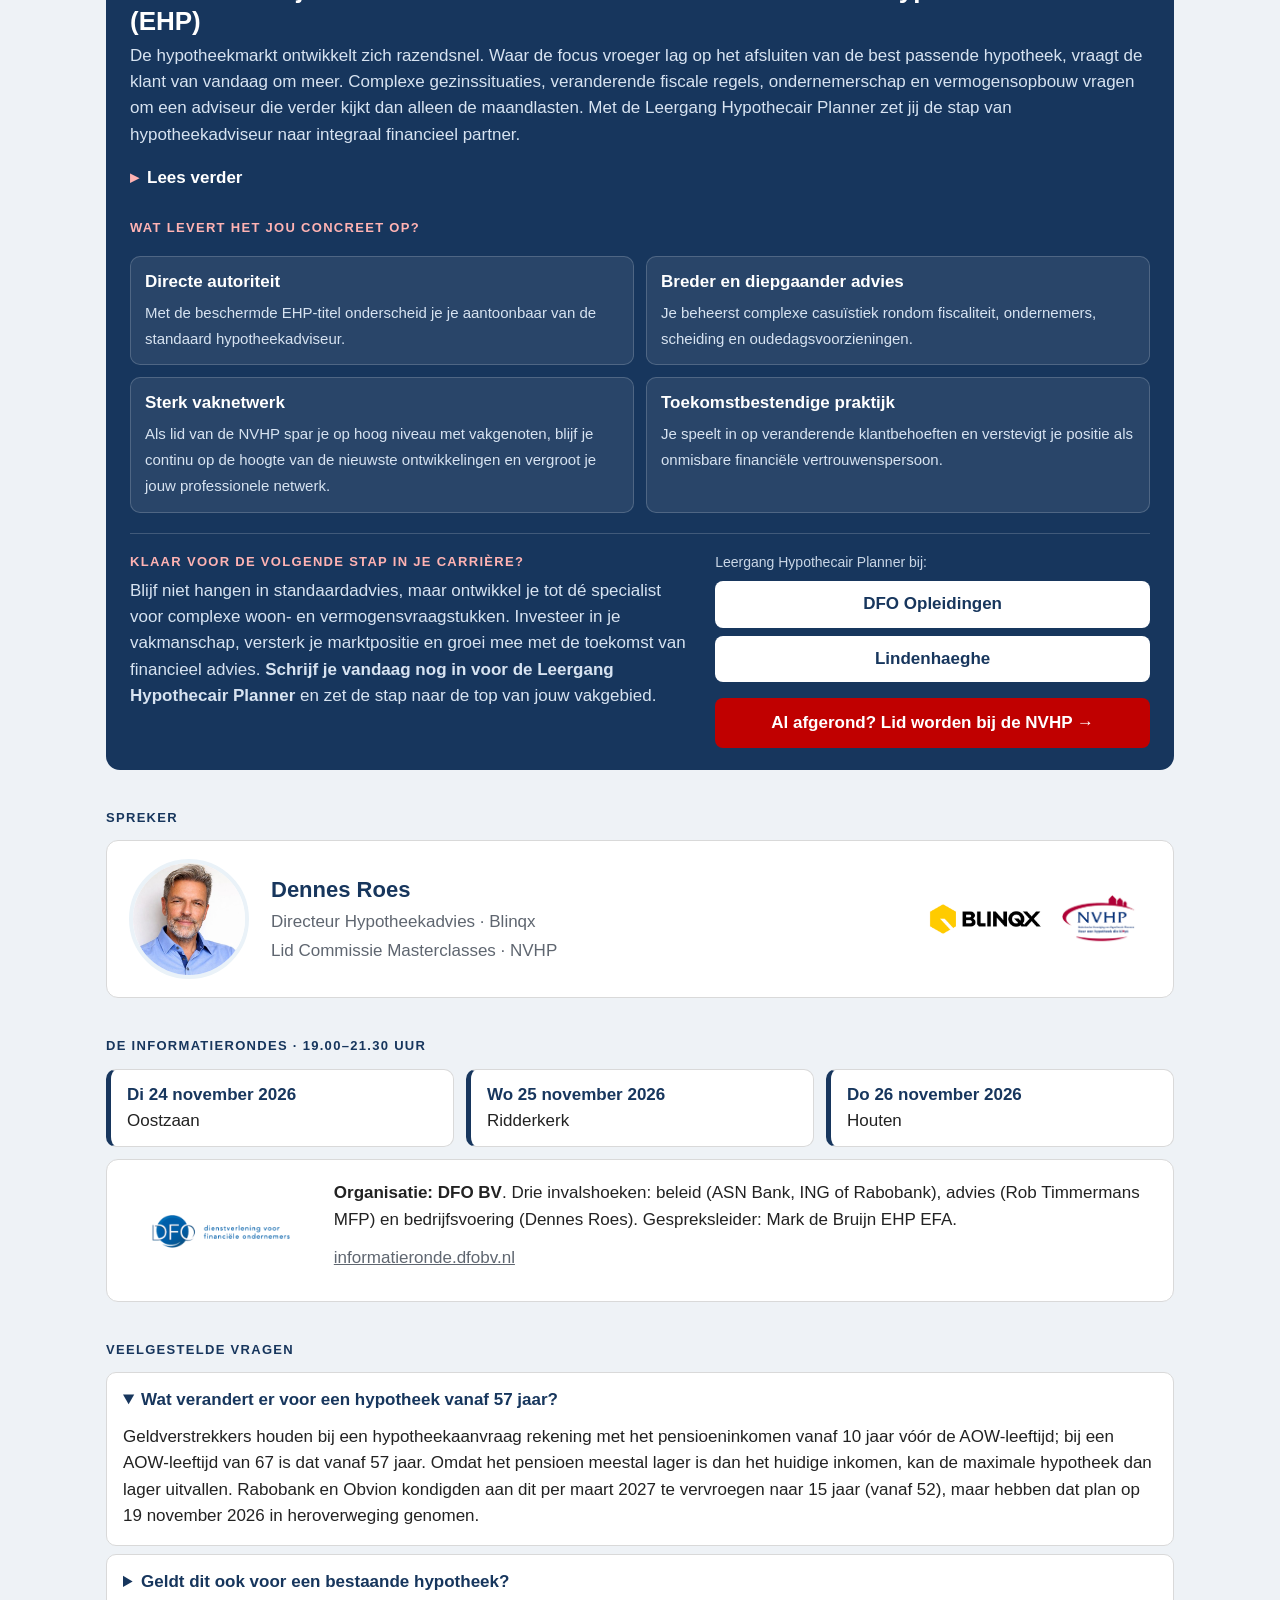
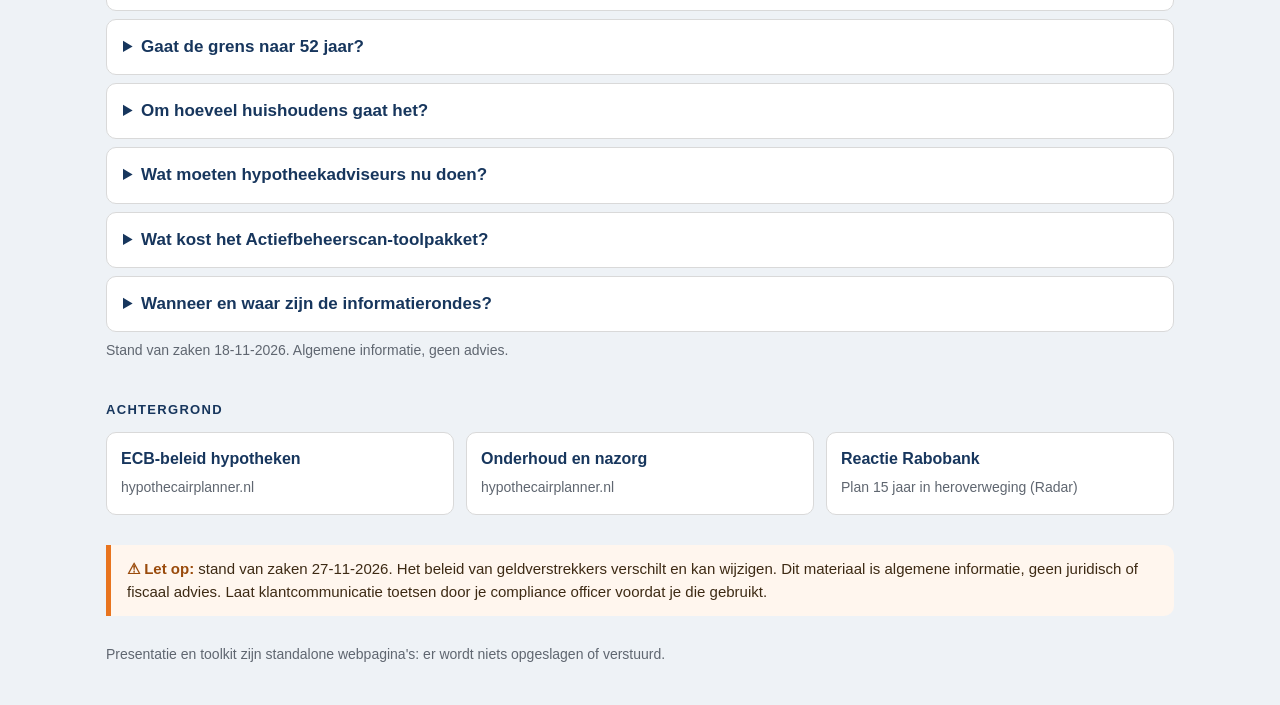
==== commit 8896c2dc: "Actiefbeheerscan: zorgvuldiger formulering (verslaglegging, beheer- en zorgplicht) Co-Authored-By: C" ====
--- a/index.html
+++ b/index.html
@@ -550,7 +550,7 @@
   <div class="offer">
     <div><p class="kick" style="color:#C00000;margin:0 0 6px">Actiefbeheerscan</p><h4>Neem het complete Actiefbeheerscan-toolpakket af</h4>
       <p style="margin:0;color:var(--mute)">De hypotheekscan 55+ als slim formulier dat je klant zelf invult.</p>
-      <ul><li>Klanten automatisch mailen en herinneringsmails sturen</li><li>Perfecte verslaglegging</li><li>Duidelijke rapportages</li><li>Beheer- &amp; zorgplicht direct geregeld</li><li>Zet het formulier op je website</li><li>Gebruik het in je mailing of nieuwsbrief</li><li>Je ziet direct alle resultaten</li></ul></div>
+      <ul><li>Klanten automatisch mailen en herinneringsmails sturen</li><li>Volledige verslaglegging in het dossier</li><li>Duidelijke rapportages</li><li>Ondersteunt je beheer- en zorgplicht</li><li>Zet het formulier op je website</li><li>Gebruik het in je mailing of nieuwsbrief</li><li>Je ziet direct alle resultaten</li></ul></div>
     <div class="price"><div class="pm">€ 79,- <small>per maand</small></div><div class="once">+ eenmalig € 495,-<br><span style="font-size:13px">alle prijzen excl. btw</span></div>
       <a href="https://formulier.actiefbeheerscan.nl/s/wD106O1z7GoYW1zn" target="_blank" rel="noopener" style="background:#C00000;color:#fff">Bekijk het voorbeeld</a>
       <a href="mailto:info@dfobv.nl?subject=Actiefbeheerscan%20afnemen" target="_blank" rel="noopener" style="background:#fff;color:#17365D;font-size:17px">Actiefbeheerscan afnemen →</a></div>
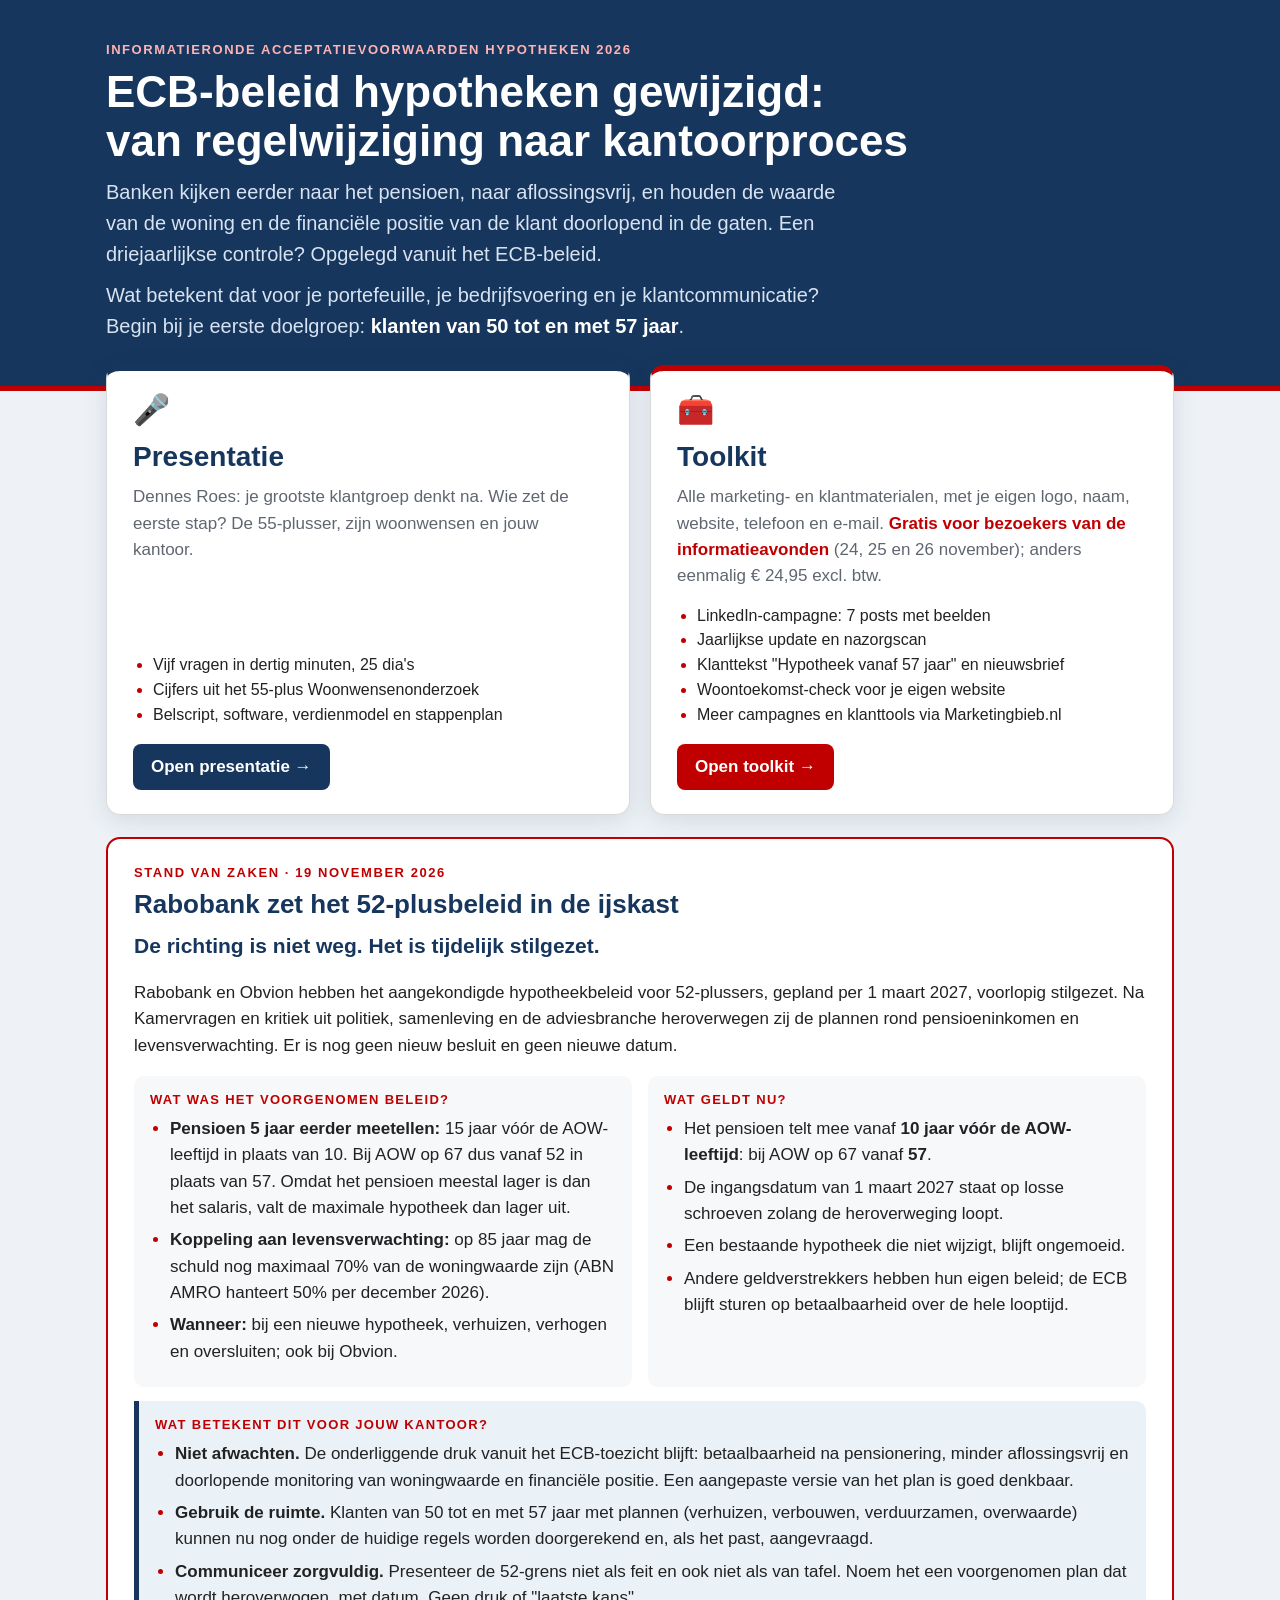
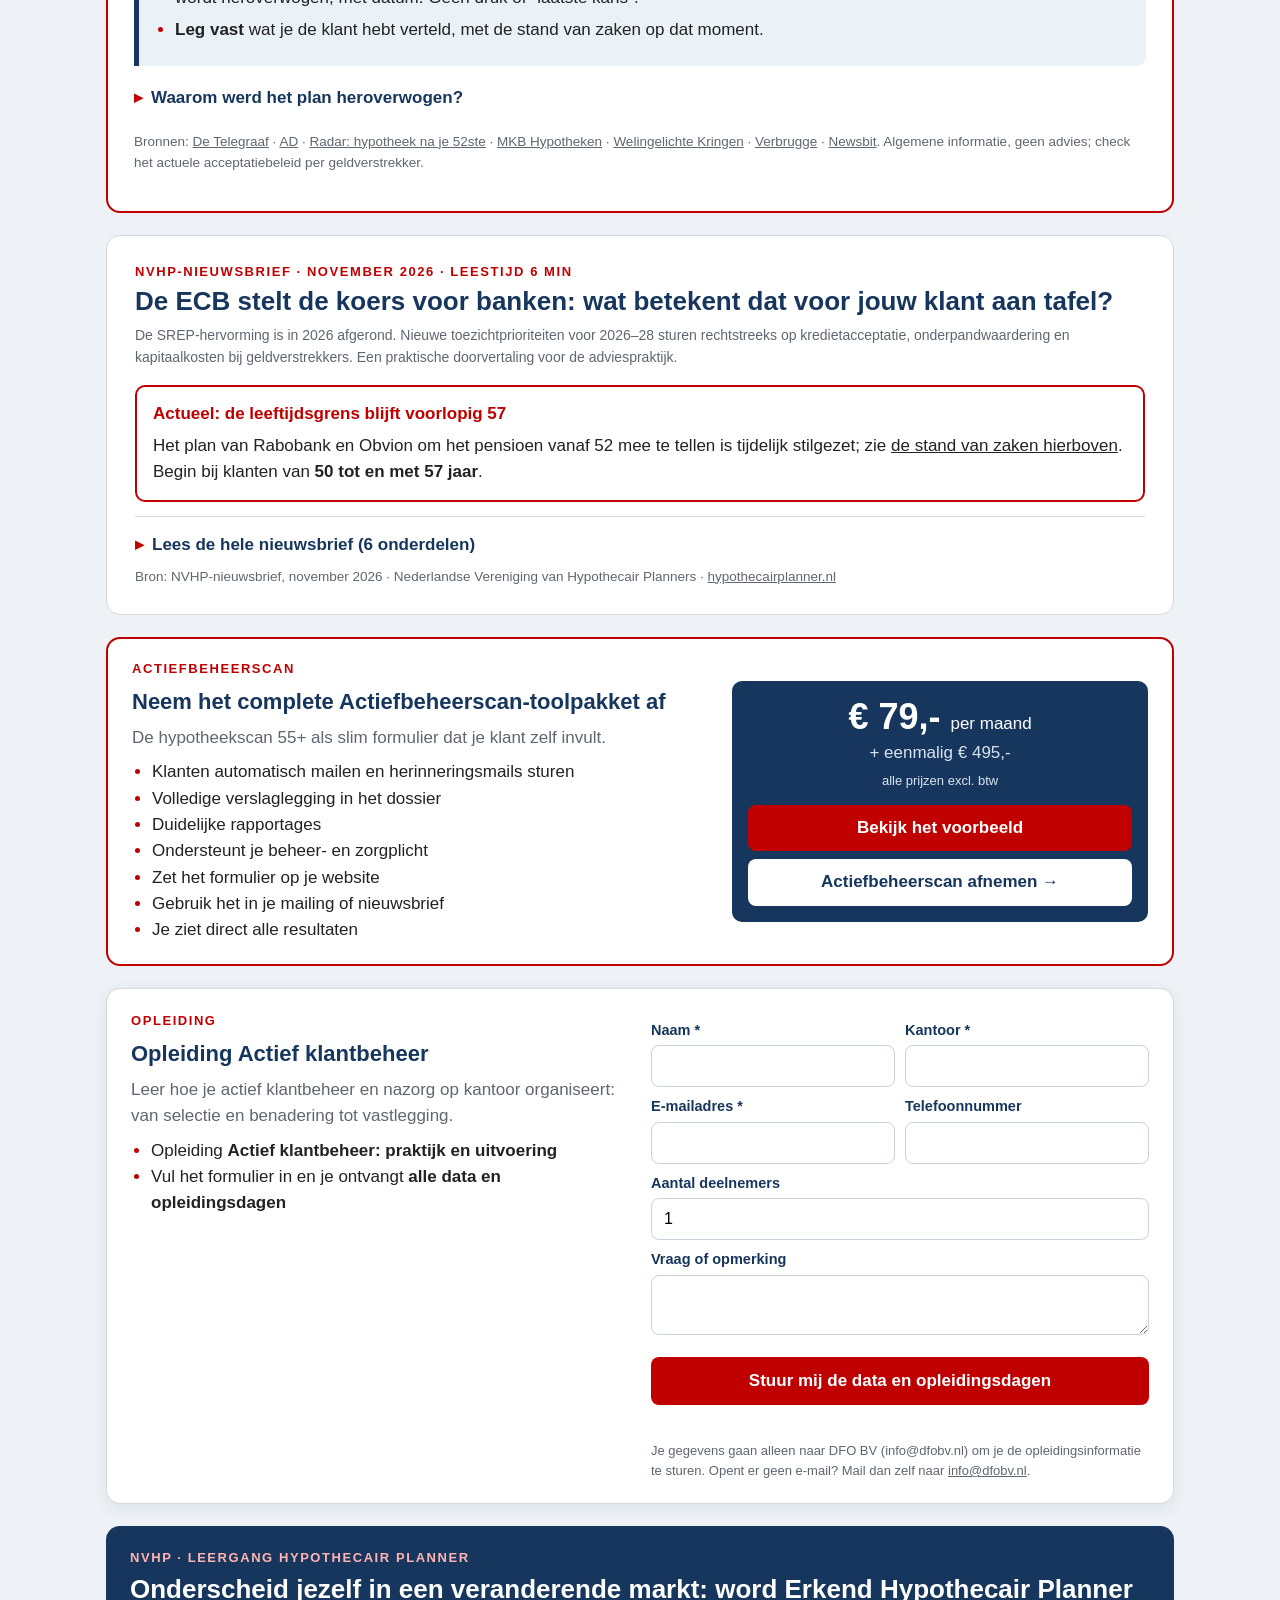
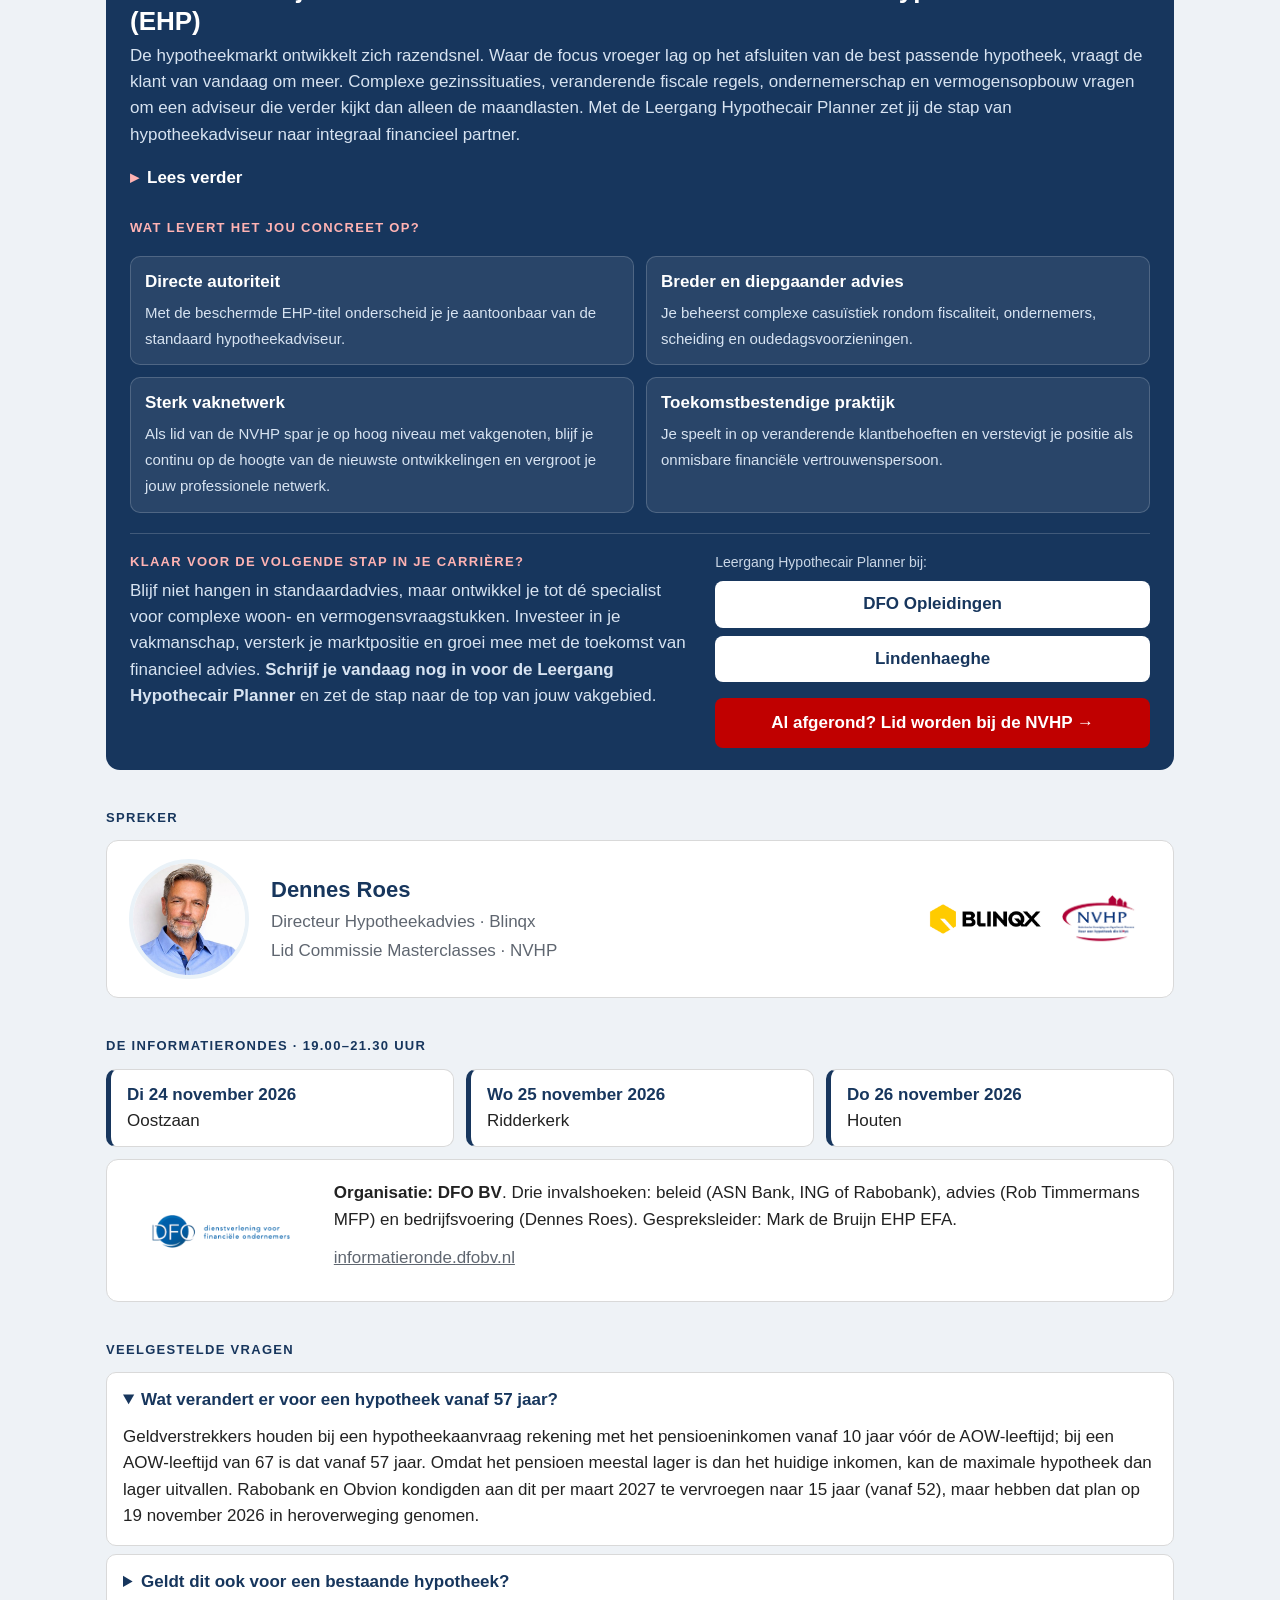
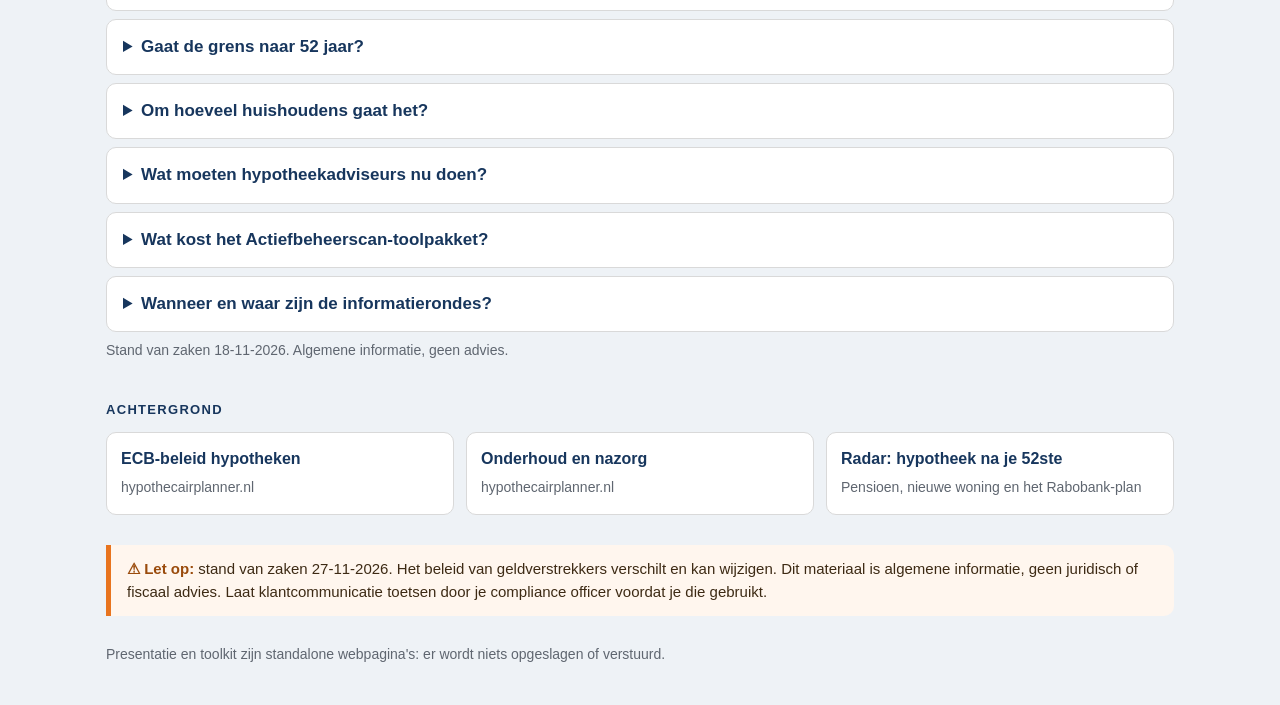
==== commit 63a493ae: "Radar-link vervangen door artikel 'Een hypotheek na je 52ste' Co-Authored-By: Claude Opus 5.5 <norep" ====
--- a/index.html
+++ b/index.html
@@ -490,7 +490,7 @@
       <p>Er waren Kamervragen en zorgen over de gevolgen voor onder meer 50-plussers, vrouwen en zelfstandigen met een beperkte pensioenopbouw, en voor mensen die na een scheiding opnieuw een hypotheek nodig hebben. Rabobank en Obvion zeggen deze signalen mee te nemen in de heroverweging en zich te blijven richten op "verantwoorde hypotheken met oog voor de betaalbaarheid van klanten".</p>
     </details>
 
-    <p class="src">Bronnen: <a href="https://www.telegraaf.nl/financieel/rabobank-zet-omstreden-plan-met-lagere-hypotheek-voor-52-plussers-in-de-ijskast-we-gaan-het-heroverwegen/164789839.html" target="_blank" rel="noopener">De Telegraaf</a> · <a href="https://www.ad.nl/economie/rabobank-bekijkt-strengere-hypotheekgrens-opnieuw-na-zorgen-over-50-plussers~a191bdd6/" target="_blank" rel="noopener">AD</a> · <a href="https://radar.avrotros.nl/artikel/reactie-rabobank-63214" target="_blank" rel="noopener">reactie Rabobank (Radar)</a> · <a href="https://mkbhypotheken.nl/hypotheek-vanaf-52-jaar-wat-verandert-er-bij-rabobank-en-andere-banken/" target="_blank" rel="noopener">MKB Hypotheken</a> · <a href="https://www.welingelichtekringen.nl/economie/rabobank-telt-je-pensioen-straks-vijftien-jaar-eerder-mee-zo-bereid-je-je-hypotheek-voor" target="_blank" rel="noopener">Welingelichte Kringen</a> · <a href="https://verbrugge.com/blog/rabobank-wil-hypotheek-na-52-jaar-moeilijker-maken-verbrugge-helpt/" target="_blank" rel="noopener">Verbrugge</a> · <a href="https://newsbit.nl/rabobank-verlaagt-maximale-hypotheek-flink-voor-52-plussers/" target="_blank" rel="noopener">Newsbit</a>. Algemene informatie, geen advies; check het actuele acceptatiebeleid per geldverstrekker.</p>
+    <p class="src">Bronnen: <a href="https://www.telegraaf.nl/financieel/rabobank-zet-omstreden-plan-met-lagere-hypotheek-voor-52-plussers-in-de-ijskast-we-gaan-het-heroverwegen/164789839.html" target="_blank" rel="noopener">De Telegraaf</a> · <a href="https://www.ad.nl/economie/rabobank-bekijkt-strengere-hypotheekgrens-opnieuw-na-zorgen-over-50-plussers~a191bdd6/" target="_blank" rel="noopener">AD</a> · <a href="https://radar.avrotros.nl/artikel/een-hypotheek-na-je-52ste-hoe-je-pensioen-je-nieuwe-huis-in-de-weg-kan-zitten-63218" target="_blank" rel="noopener">Radar: hypotheek na je 52ste</a> · <a href="https://mkbhypotheken.nl/hypotheek-vanaf-52-jaar-wat-verandert-er-bij-rabobank-en-andere-banken/" target="_blank" rel="noopener">MKB Hypotheken</a> · <a href="https://www.welingelichtekringen.nl/economie/rabobank-telt-je-pensioen-straks-vijftien-jaar-eerder-mee-zo-bereid-je-je-hypotheek-voor" target="_blank" rel="noopener">Welingelichte Kringen</a> · <a href="https://verbrugge.com/blog/rabobank-wil-hypotheek-na-52-jaar-moeilijker-maken-verbrugge-helpt/" target="_blank" rel="noopener">Verbrugge</a> · <a href="https://newsbit.nl/rabobank-verlaagt-maximale-hypotheek-flink-voor-52-plussers/" target="_blank" rel="noopener">Newsbit</a>. Algemene informatie, geen advies; check het actuele acceptatiebeleid per geldverstrekker.</p>
   </section>
 
   <section class="nb" id="ecb" aria-labelledby="nb-t">
@@ -542,7 +542,7 @@
     <div class="warn"><b>⚠ Let op bij gebruik richting klanten:</b> dit gaat over macro-prudentieel toezicht op banken (ECB/SSM), niet over een AFM-adviesnorm. Baseer concrete acceptatie-uitspraken altijd op de actuele voorwaarden van de specifieke geldverstrekker, niet op deze nieuwsbrief. Anders wek je verwachtingen die niet aansluiten bij het werkelijke beleid.</div>
 
     <h5>06 · Bronnen en vervolg</h5>
-    <p>Gebaseerd op recente ECB-publicaties (Banking Supervision): <a href="https://www.bankingsupervision.europa.eu/" target="_blank" rel="noopener">Aggregated results of the 2026 SREP · Supervisory priorities 2026–28 · Credit risk SREP methodology</a>. Meer achtergrond: <a href="https://www.hypothecairplanner.nl/themas/ecb-beleid-hypotheken" target="_blank" rel="noopener">NVHP · ECB-beleid hypotheken</a> · <a href="https://radar.avrotros.nl/artikel/reactie-rabobank-63214" target="_blank" rel="noopener">reactie Rabobank (Radar)</a>.</p>
+    <p>Gebaseerd op recente ECB-publicaties (Banking Supervision): <a href="https://www.bankingsupervision.europa.eu/" target="_blank" rel="noopener">Aggregated results of the 2026 SREP · Supervisory priorities 2026–28 · Credit risk SREP methodology</a>. Meer achtergrond: <a href="https://www.hypothecairplanner.nl/themas/ecb-beleid-hypotheken" target="_blank" rel="noopener">NVHP · ECB-beleid hypotheken</a> · <a href="https://radar.avrotros.nl/artikel/een-hypotheek-na-je-52ste-hoe-je-pensioen-je-nieuwe-huis-in-de-weg-kan-zitten-63218" target="_blank" rel="noopener">Radar: hypotheek na je 52ste</a>.</p>
     </details>
     <p style="font-size:13.5px;color:var(--mute);margin:0">Bron: NVHP-nieuwsbrief, november 2026 · Nederlandse Vereniging van Hypothecair Planners · <a href="https://www.hypothecairplanner.nl/" target="_blank" rel="noopener">hypothecairplanner.nl</a></p>
   </section>
@@ -634,7 +634,7 @@
   <div class="faq">
     <details open><summary>Wat verandert er voor een hypotheek vanaf 57 jaar?</summary><p>Geldverstrekkers houden bij een hypotheekaanvraag rekening met het pensioeninkomen vanaf 10 jaar vóór de AOW-leeftijd; bij een AOW-leeftijd van 67 is dat vanaf 57 jaar. Omdat het pensioen meestal lager is dan het huidige inkomen, kan de maximale hypotheek dan lager uitvallen. Rabobank en Obvion kondigden aan dit per maart 2027 te vervroegen naar 15 jaar (vanaf 52), maar hebben dat plan op 19 november 2026 in heroverweging genomen.</p></details>
     <details><summary>Geldt dit ook voor een bestaande hypotheek?</summary><p>Nee, zolang de hypotheek niet wordt aangepast. De nieuwe regels gelden bij een nieuwe hypotheek of een aanpassing, zoals verhuizen, verhogen of oversluiten. Of het geldt bij het verlengen van de rentevaste periode, verschilt per geldverstrekker.</p></details>
-    <details><summary>Gaat de grens naar 52 jaar?</summary><p>Voorlopig niet. Rabobank en Obvion kondigden op 1 oktober 2026 aan het pensioen vanaf maart 2027 al 15 jaar vóór de AOW-leeftijd mee te tellen, maar namen dat plan op 19 november 2026 in heroverweging na maatschappelijke en politieke zorgen. De Europese richtsnoeren (EBA) vragen banken te beoordelen of een lening ook na het pensioen betaalbaar blijft; de invulling is bankbeleid en verschilt per geldverstrekker. Zie de <a href="https://radar.avrotros.nl/artikel/reactie-rabobank-63214" target="_blank" rel="noopener">reactie van Rabobank</a>.</p></details>
+    <details><summary>Gaat de grens naar 52 jaar?</summary><p>Voorlopig niet. Rabobank en Obvion kondigden op 1 oktober 2026 aan het pensioen vanaf maart 2027 al 15 jaar vóór de AOW-leeftijd mee te tellen, maar namen dat plan op 19 november 2026 in heroverweging na maatschappelijke en politieke zorgen. De Europese richtsnoeren (EBA) vragen banken te beoordelen of een lening ook na het pensioen betaalbaar blijft; de invulling is bankbeleid en verschilt per geldverstrekker. Zie <a href="https://radar.avrotros.nl/artikel/een-hypotheek-na-je-52ste-hoe-je-pensioen-je-nieuwe-huis-in-de-weg-kan-zitten-63218" target="_blank" rel="noopener">Radar: hypotheek na je 52ste</a>.</p></details>
     <details><summary>Om hoeveel huishoudens gaat het?</summary><p>Naar schatting zo’n 680.000 huishoudens met een hoofdkostwinner van 50 tot en met 57 jaar hebben in 2027 een hypotheek, samen goed voor circa € 154 miljard schuld; per 1.000 hypotheekklanten zijn dat er gemiddeld zo’n 175. Dit is een eigen berekening op basis van CBS-cijfers (stand 1 januari 2025) en een orde van grootte, geen CBS-cijfer.</p></details>
     <details><summary>Wat moeten hypotheekadviseurs nu doen?</summary><p>Begin bij klanten van 50 tot en met 57 jaar: breng de portefeuille in beeld, prioriteer op plannen, rentevaste periode en aflossingsvrij deel, benader klanten met een korte hypotheekscan en leg alle contact vast, ook als de klant niet reageert. De presentatie en de adviseurstoolkit op deze site helpen daarbij.</p></details>
     <details><summary>Wat kost het Actiefbeheerscan-toolpakket?</summary><p>Het complete Actiefbeheerscan-toolpakket kost € 79,- per maand en eenmalig € 495,-, beide exclusief btw. Het formulier kan op de website, in een mailing of nieuwsbrief, en de resultaten zijn direct zichtbaar.</p></details>
@@ -646,7 +646,7 @@
   <div class="quick">
     <a class="q" href="https://www.hypothecairplanner.nl/themas/ecb-beleid-hypotheken" target="_blank" rel="noopener"><b>ECB-beleid hypotheken</b><span>hypothecairplanner.nl</span></a>
     <a class="q" href="https://www.hypothecairplanner.nl/themas/onderhoud-en-nazorg" target="_blank" rel="noopener"><b>Onderhoud en nazorg</b><span>hypothecairplanner.nl</span></a>
-    <a class="q" href="https://radar.avrotros.nl/artikel/reactie-rabobank-63214" target="_blank" rel="noopener"><b>Reactie Rabobank</b><span>Plan 15 jaar in heroverweging (Radar)</span></a>
+    <a class="q" href="https://radar.avrotros.nl/artikel/een-hypotheek-na-je-52ste-hoe-je-pensioen-je-nieuwe-huis-in-de-weg-kan-zitten-63218" target="_blank" rel="noopener"><b>Radar: hypotheek na je 52ste</b><span>Pensioen, nieuwe woning en het Rabobank-plan</span></a>
   </div>
 
   <div class="note"><b>⚠ Let op:</b> stand van zaken 27-11-2026. Het beleid van geldverstrekkers verschilt en kan wijzigen. Dit materiaal is algemene informatie, geen juridisch of fiscaal advies. Laat klantcommunicatie toetsen door je compliance officer voordat je die gebruikt.</div>
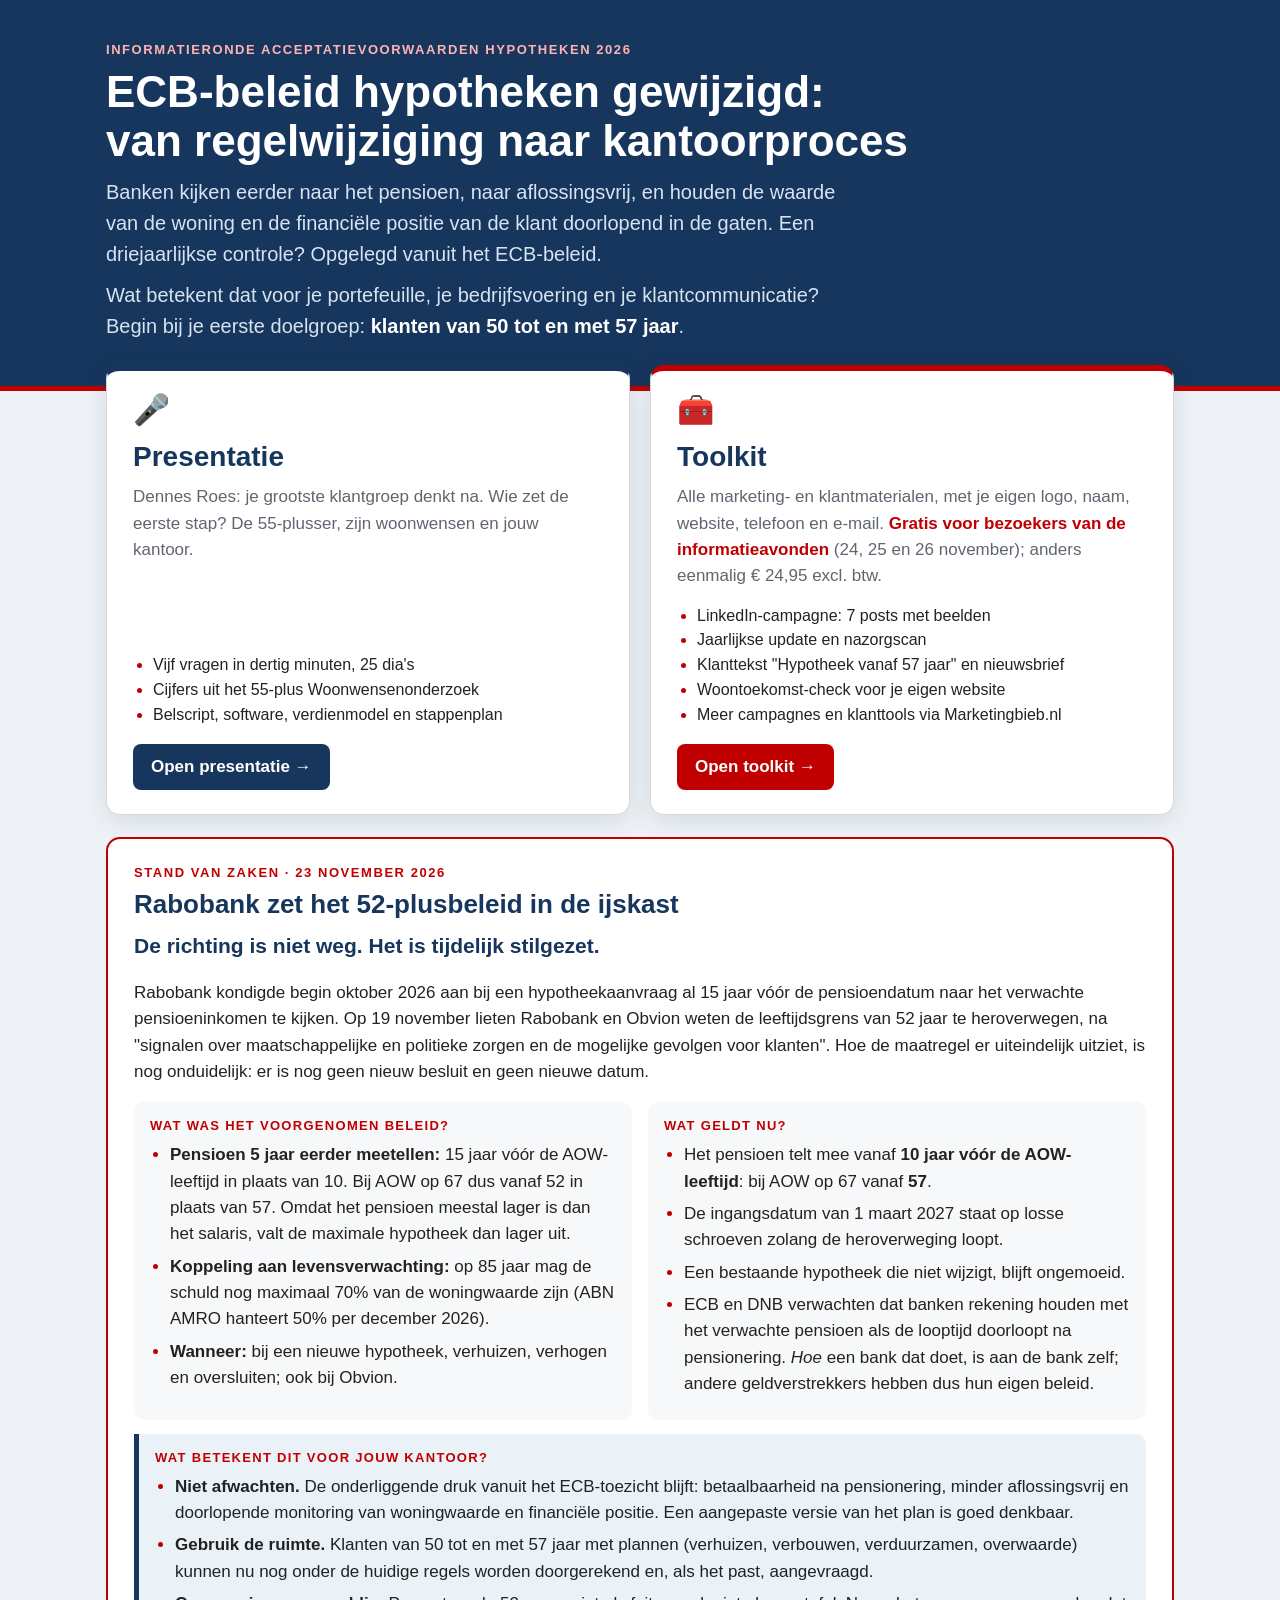
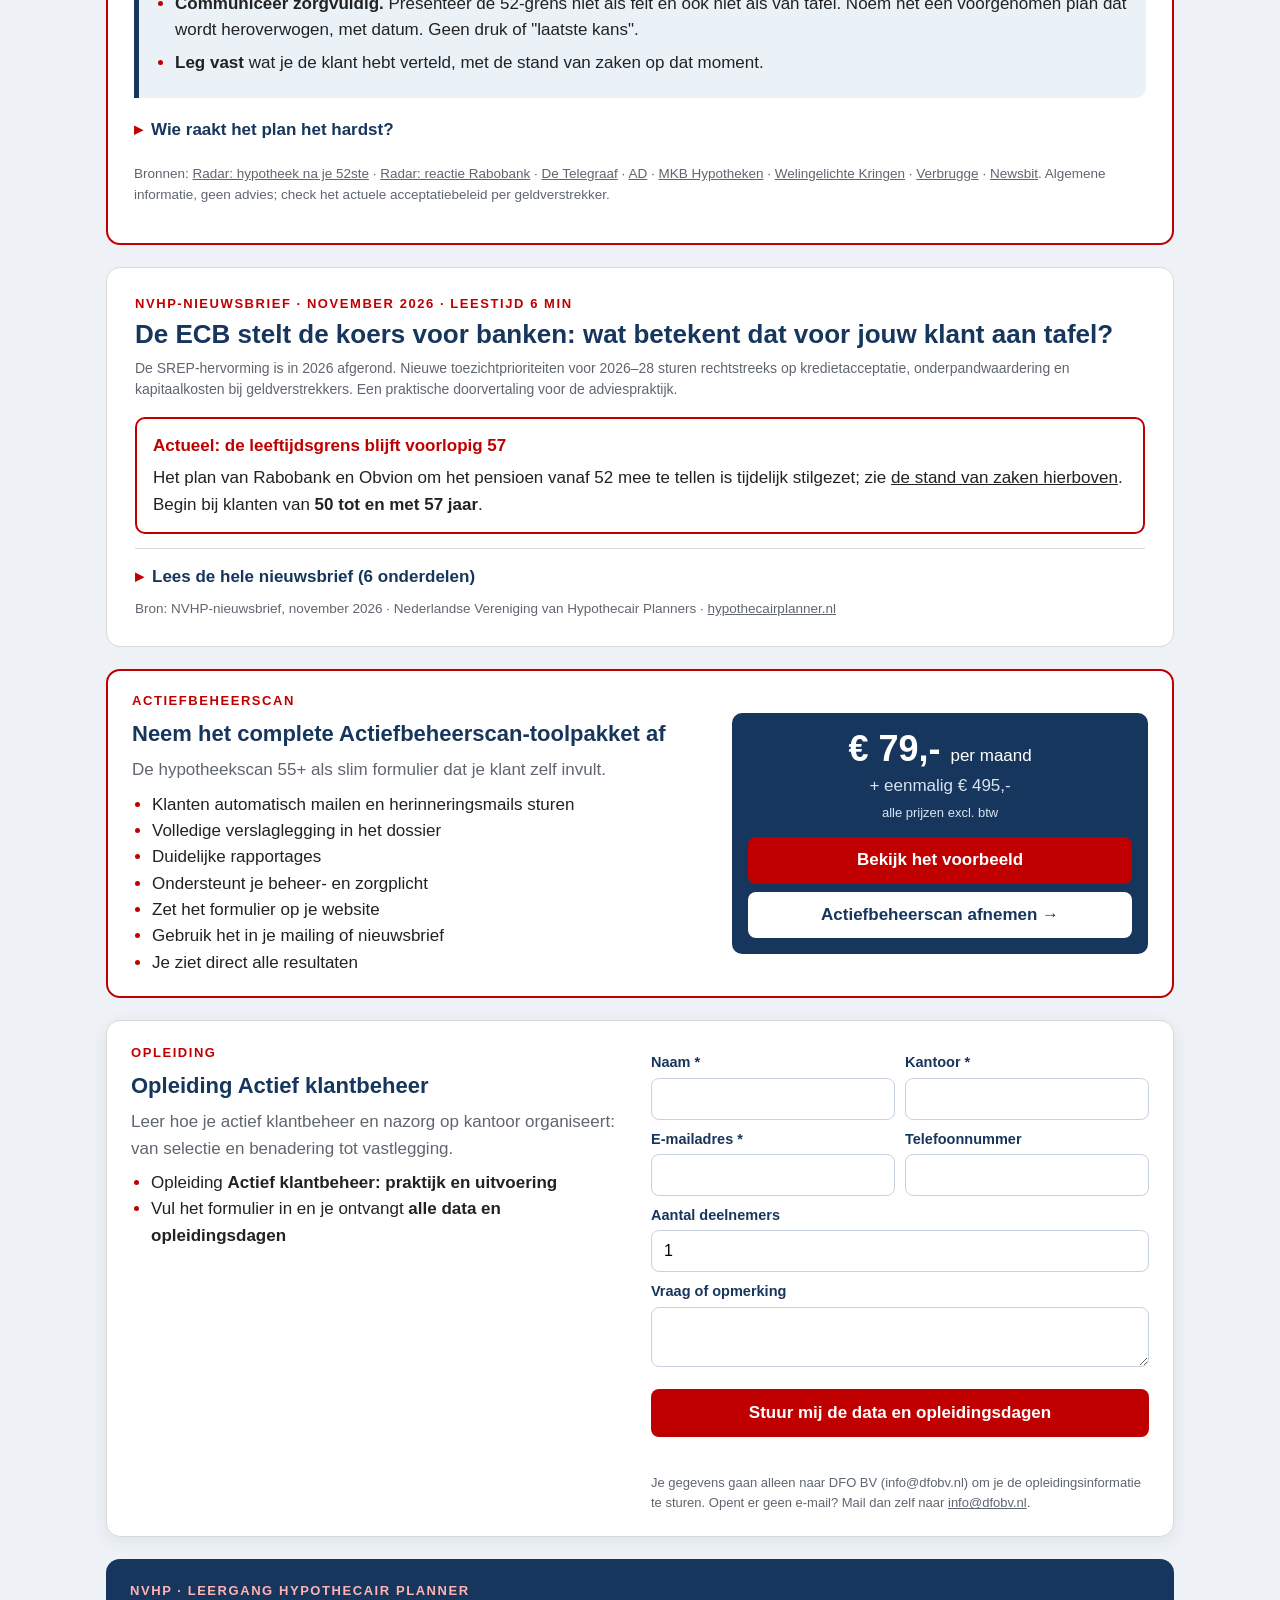
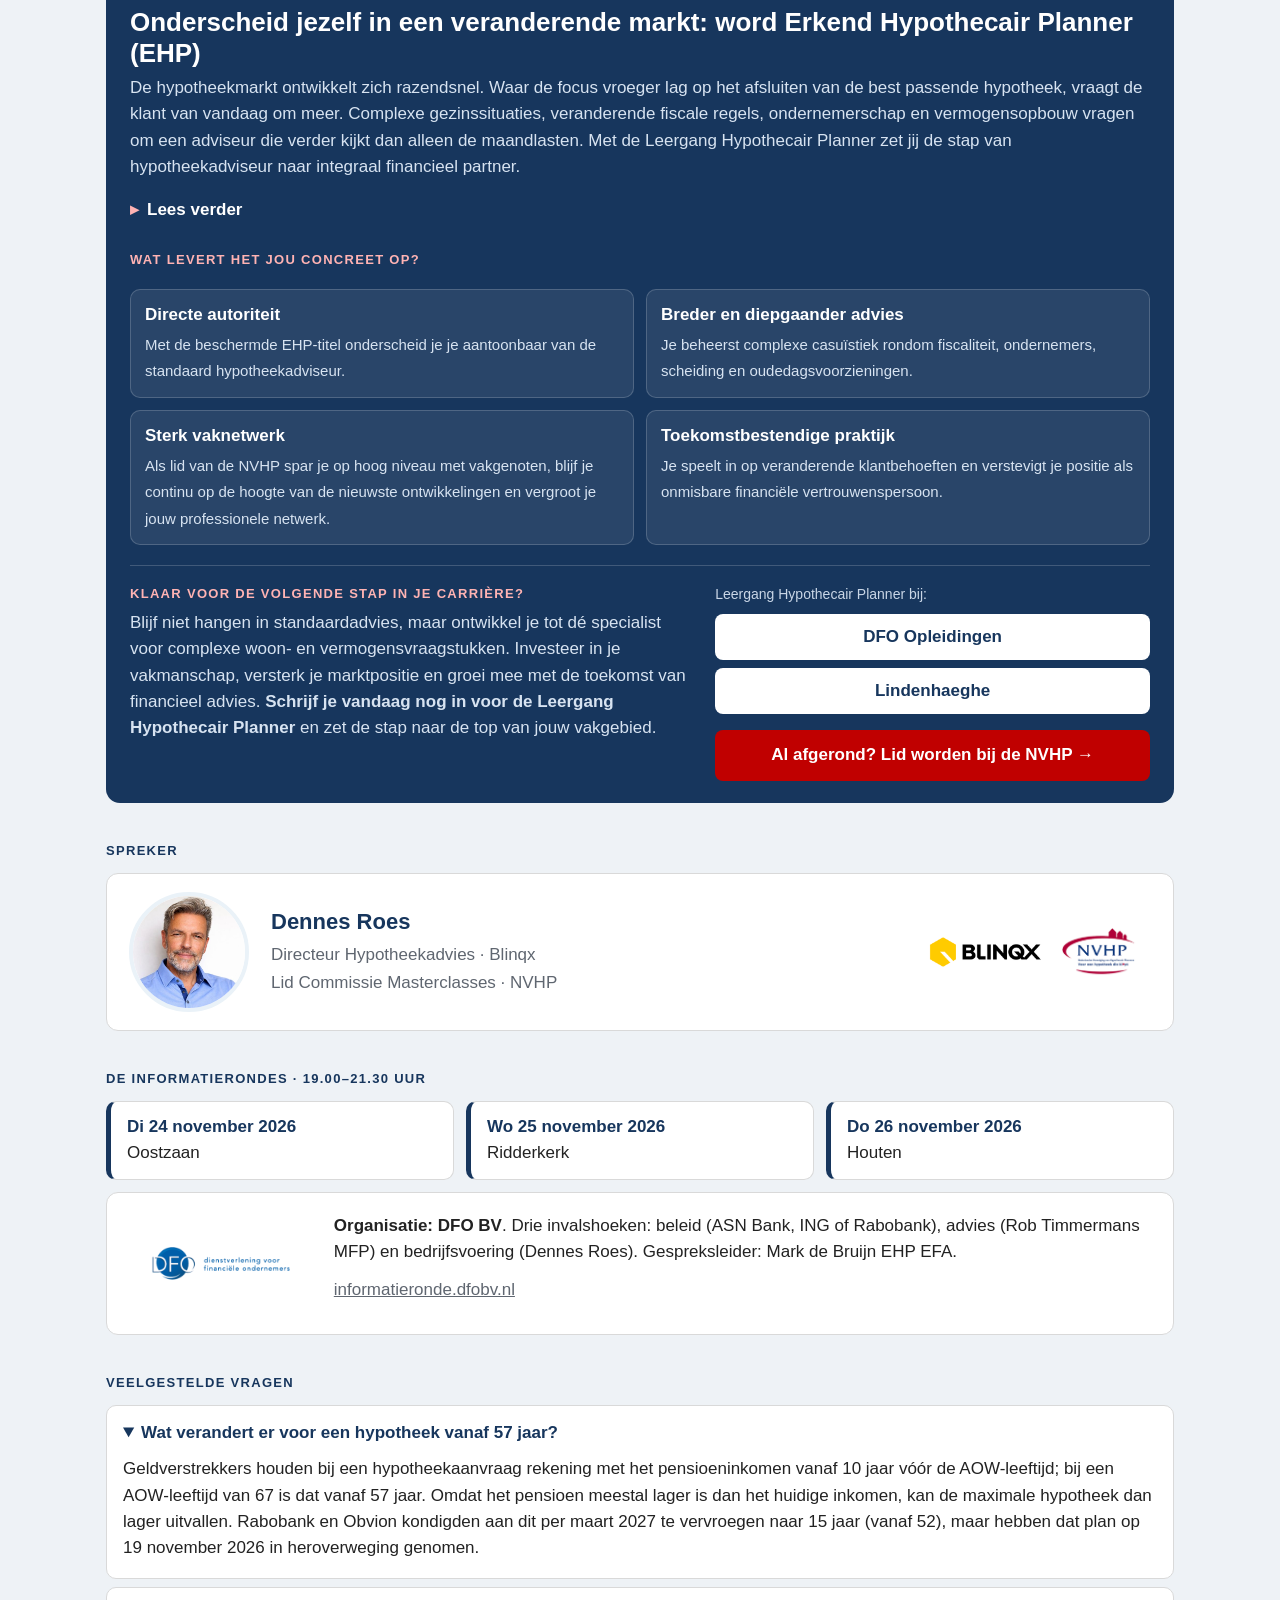
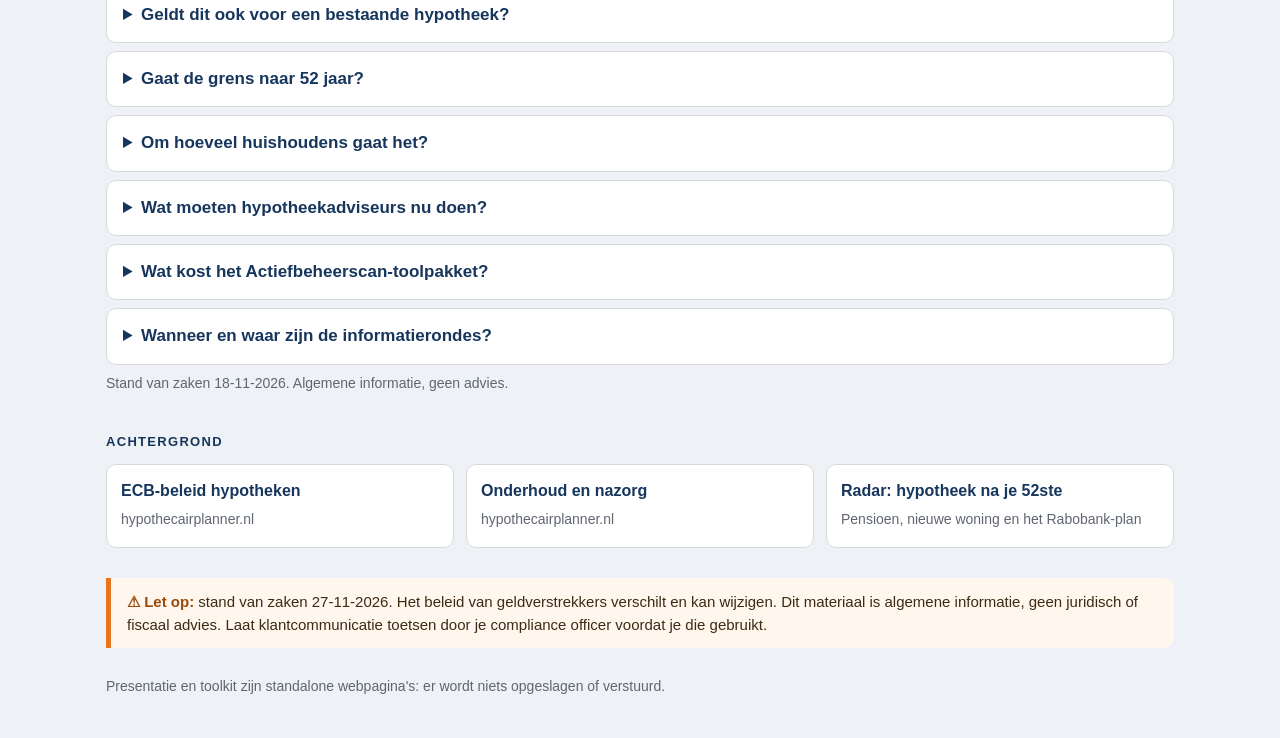
==== commit 718481a8: "Rabobank-blok bijgewerkt op basis van Radar-artikel (wie geraakt, ECB/DNB, status); toolkit-tabblade" ====
--- a/index.html
+++ b/index.html
@@ -450,10 +450,10 @@
   </div>
 
   <section class="ijs" id="rabobank" aria-labelledby="ijs-t">
-    <p class="kick">Stand van zaken · 19 november 2026</p>
+    <p class="kick">Stand van zaken · 23 november 2026</p>
     <h4 id="ijs-t">Rabobank zet het 52-plusbeleid in de ijskast</h4>
     <p class="ijs-lead">De richting is niet weg. Het is tijdelijk stilgezet.</p>
-    <p>Rabobank en Obvion hebben het aangekondigde hypotheekbeleid voor 52-plussers, gepland per 1 maart 2027, voorlopig stilgezet. Na Kamervragen en kritiek uit politiek, samenleving en de adviesbranche heroverwegen zij de plannen rond pensioeninkomen en levensverwachting. Er is nog geen nieuw besluit en geen nieuwe datum.</p>
+    <p>Rabobank kondigde begin oktober 2026 aan bij een hypotheekaanvraag al 15 jaar vóór de pensioendatum naar het verwachte pensioeninkomen te kijken. Op 19 november lieten Rabobank en Obvion weten de leeftijdsgrens van 52 jaar te heroverwegen, na "signalen over maatschappelijke en politieke zorgen en de mogelijke gevolgen voor klanten". Hoe de maatregel er uiteindelijk uitziet, is nog onduidelijk: er is nog geen nieuw besluit en geen nieuwe datum.</p>
 
     <div class="grid">
       <div class="box">
@@ -470,7 +470,7 @@
           <li>Het pensioen telt mee vanaf <b>10 jaar vóór de AOW-leeftijd</b>: bij AOW op 67 vanaf <b>57</b>.</li>
           <li>De ingangsdatum van 1 maart 2027 staat op losse schroeven zolang de heroverweging loopt.</li>
           <li>Een bestaande hypotheek die niet wijzigt, blijft ongemoeid.</li>
-          <li>Andere geldverstrekkers hebben hun eigen beleid; de ECB blijft sturen op betaalbaarheid over de hele looptijd.</li>
+          <li>ECB en DNB verwachten dat banken rekening houden met het verwachte pensioen als de looptijd doorloopt na pensionering. <i>Hoe</i> een bank dat doet, is aan de bank zelf; andere geldverstrekkers hebben dus hun eigen beleid.</li>
         </ul>
       </div>
     </div>
@@ -486,11 +486,17 @@
     </div>
 
     <details style="margin-top:10px">
-      <summary>Waarom werd het plan heroverwogen?</summary>
-      <p>Er waren Kamervragen en zorgen over de gevolgen voor onder meer 50-plussers, vrouwen en zelfstandigen met een beperkte pensioenopbouw, en voor mensen die na een scheiding opnieuw een hypotheek nodig hebben. Rabobank en Obvion zeggen deze signalen mee te nemen in de heroverweging en zich te blijven richten op "verantwoorde hypotheken met oog voor de betaalbaarheid van klanten".</p>
+      <summary>Wie raakt het plan het hardst?</summary>
+      <ul>
+        <li><b>Gescheiden klanten:</b> een van de ex-partners moet een nieuwe woning vinden, vaak rond de 50 jaar, en kan dan minder lenen.</li>
+        <li><b>Vrouwen:</b> zij werken vaker parttime en bouwen minder pensioen op. Volgens het CBS blijft bij een scheiding met kinderen slechts 35% van de vrouwen in de echtelijke woning; in 52% van de gevallen blijft de man.</li>
+        <li><b>Zzp'ers en ondernemers:</b> hun pensioen zit vaak in de onderneming of in vastgoed. De bank ziet dat niet altijd als regulier pensioeninkomen.</li>
+      </ul>
+      <p>Tegelijk zijn de alternatieven beperkt: een gemiddelde koopwoning kost meer dan € 500.000, sociale huur heeft lange wachttijden en vrije-sectorhuur kost al snel meer dan € 1.900 per maand. Rabobank en Obvion zeggen zich te blijven richten op "verantwoorde hypotheken met oog voor de betaalbaarheid van klanten".</p>
+      <p style="font-size:14px;color:var(--mute)">Voor je kantoor: dit zijn precies de klanten om in je portefeuille als eerste op te zoeken.</p>
     </details>
 
-    <p class="src">Bronnen: <a href="https://www.telegraaf.nl/financieel/rabobank-zet-omstreden-plan-met-lagere-hypotheek-voor-52-plussers-in-de-ijskast-we-gaan-het-heroverwegen/164789839.html" target="_blank" rel="noopener">De Telegraaf</a> · <a href="https://www.ad.nl/economie/rabobank-bekijkt-strengere-hypotheekgrens-opnieuw-na-zorgen-over-50-plussers~a191bdd6/" target="_blank" rel="noopener">AD</a> · <a href="https://radar.avrotros.nl/artikel/een-hypotheek-na-je-52ste-hoe-je-pensioen-je-nieuwe-huis-in-de-weg-kan-zitten-63218" target="_blank" rel="noopener">Radar: hypotheek na je 52ste</a> · <a href="https://mkbhypotheken.nl/hypotheek-vanaf-52-jaar-wat-verandert-er-bij-rabobank-en-andere-banken/" target="_blank" rel="noopener">MKB Hypotheken</a> · <a href="https://www.welingelichtekringen.nl/economie/rabobank-telt-je-pensioen-straks-vijftien-jaar-eerder-mee-zo-bereid-je-je-hypotheek-voor" target="_blank" rel="noopener">Welingelichte Kringen</a> · <a href="https://verbrugge.com/blog/rabobank-wil-hypotheek-na-52-jaar-moeilijker-maken-verbrugge-helpt/" target="_blank" rel="noopener">Verbrugge</a> · <a href="https://newsbit.nl/rabobank-verlaagt-maximale-hypotheek-flink-voor-52-plussers/" target="_blank" rel="noopener">Newsbit</a>. Algemene informatie, geen advies; check het actuele acceptatiebeleid per geldverstrekker.</p>
+    <p class="src">Bronnen: <a href="https://radar.avrotros.nl/artikel/een-hypotheek-na-je-52ste-hoe-je-pensioen-je-nieuwe-huis-in-de-weg-kan-zitten-63218" target="_blank" rel="noopener">Radar: hypotheek na je 52ste</a> · <a href="https://radar.avrotros.nl/artikel/reactie-rabobank-63214" target="_blank" rel="noopener">Radar: reactie Rabobank</a> · <a href="https://www.telegraaf.nl/financieel/rabobank-zet-omstreden-plan-met-lagere-hypotheek-voor-52-plussers-in-de-ijskast-we-gaan-het-heroverwegen/164789839.html" target="_blank" rel="noopener">De Telegraaf</a> · <a href="https://www.ad.nl/economie/rabobank-bekijkt-strengere-hypotheekgrens-opnieuw-na-zorgen-over-50-plussers~a191bdd6/" target="_blank" rel="noopener">AD</a> · <a href="https://mkbhypotheken.nl/hypotheek-vanaf-52-jaar-wat-verandert-er-bij-rabobank-en-andere-banken/" target="_blank" rel="noopener">MKB Hypotheken</a> · <a href="https://www.welingelichtekringen.nl/economie/rabobank-telt-je-pensioen-straks-vijftien-jaar-eerder-mee-zo-bereid-je-je-hypotheek-voor" target="_blank" rel="noopener">Welingelichte Kringen</a> · <a href="https://verbrugge.com/blog/rabobank-wil-hypotheek-na-52-jaar-moeilijker-maken-verbrugge-helpt/" target="_blank" rel="noopener">Verbrugge</a> · <a href="https://newsbit.nl/rabobank-verlaagt-maximale-hypotheek-flink-voor-52-plussers/" target="_blank" rel="noopener">Newsbit</a>. Algemene informatie, geen advies; check het actuele acceptatiebeleid per geldverstrekker.</p>
   </section>
 
   <section class="nb" id="ecb" aria-labelledby="nb-t">
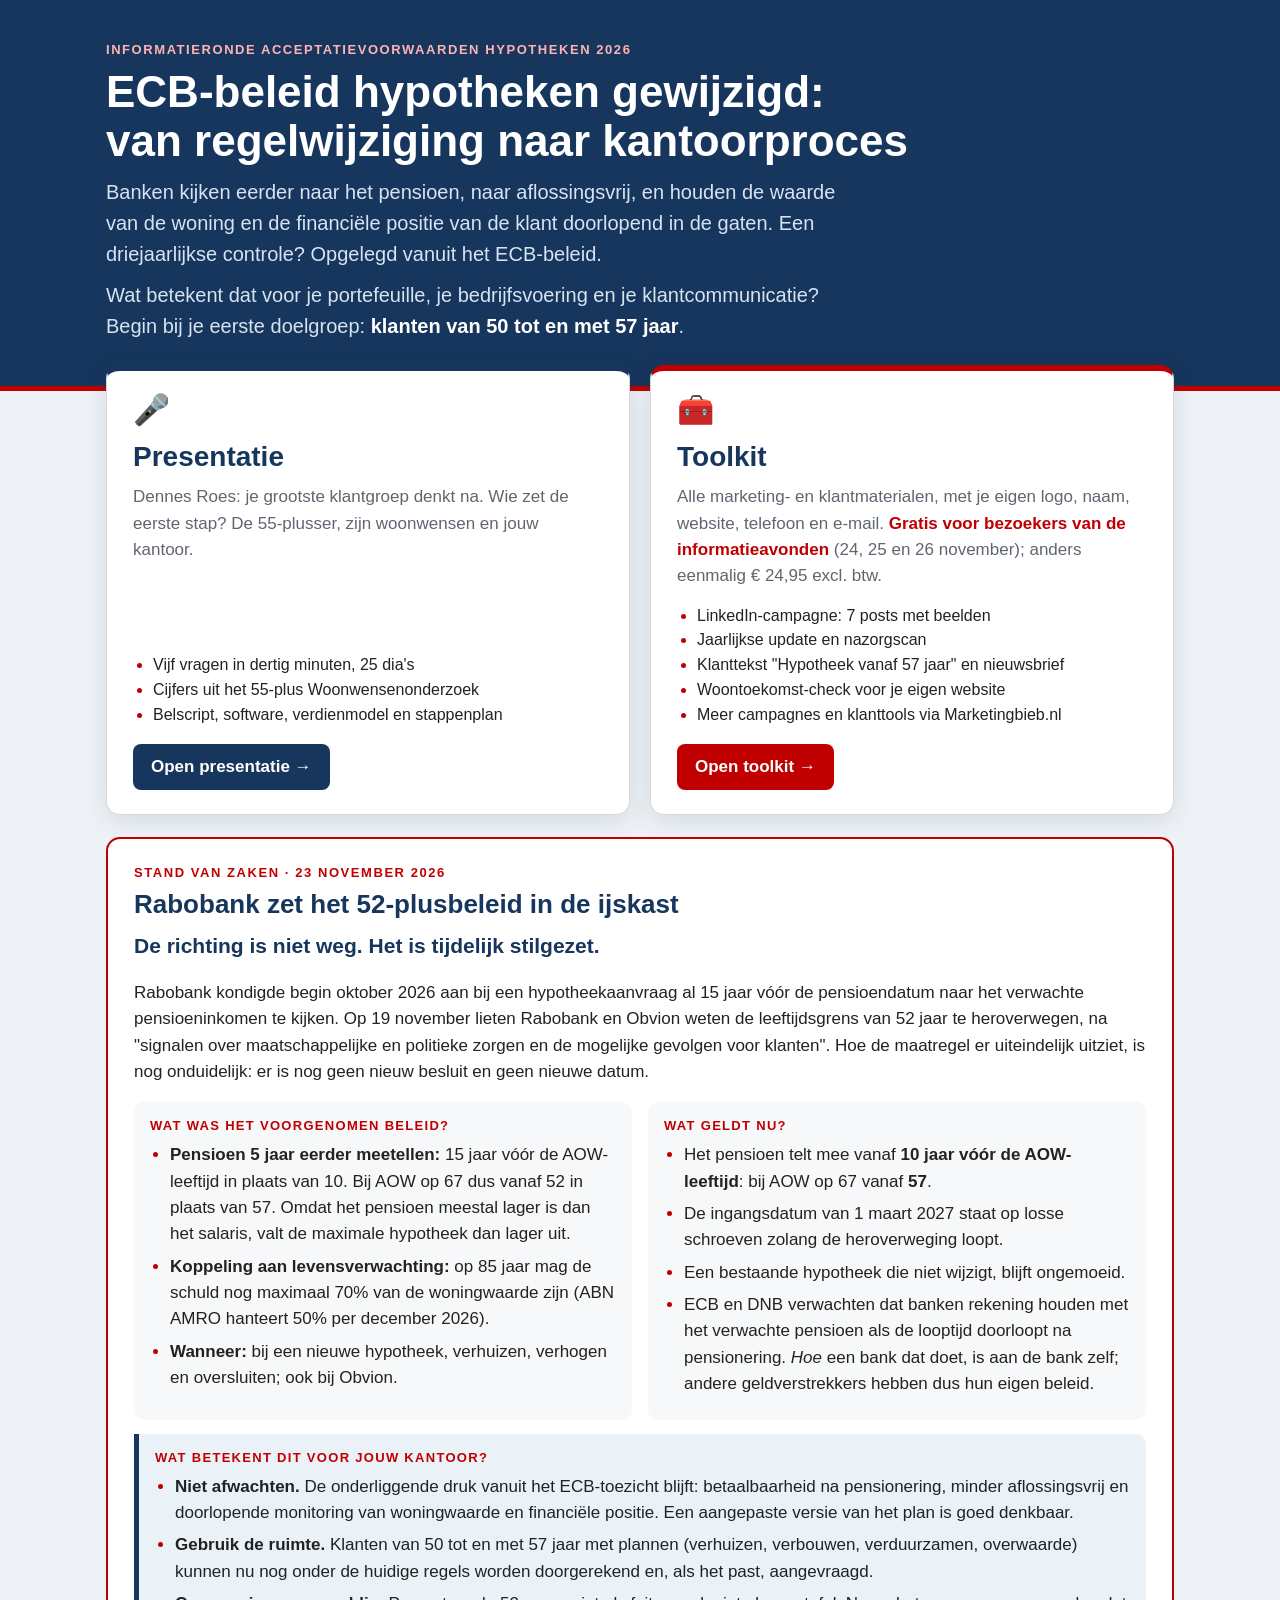
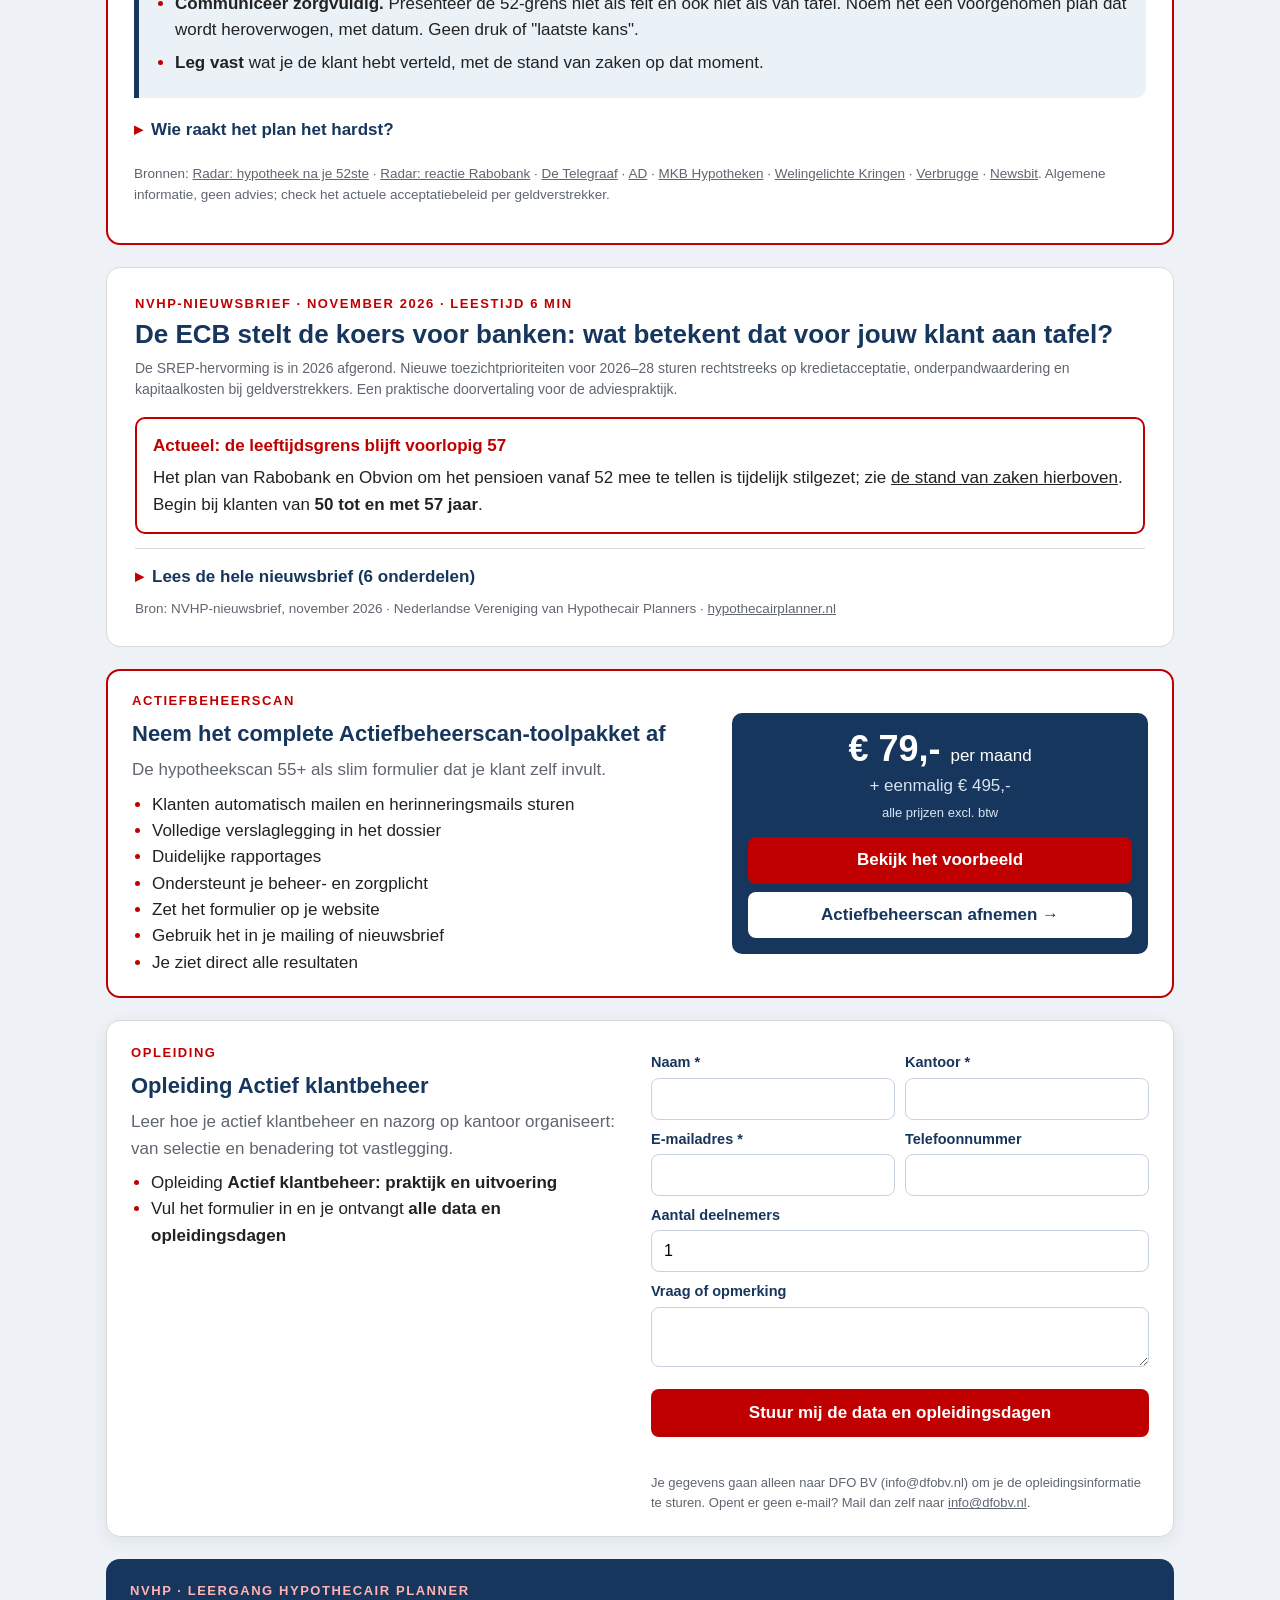
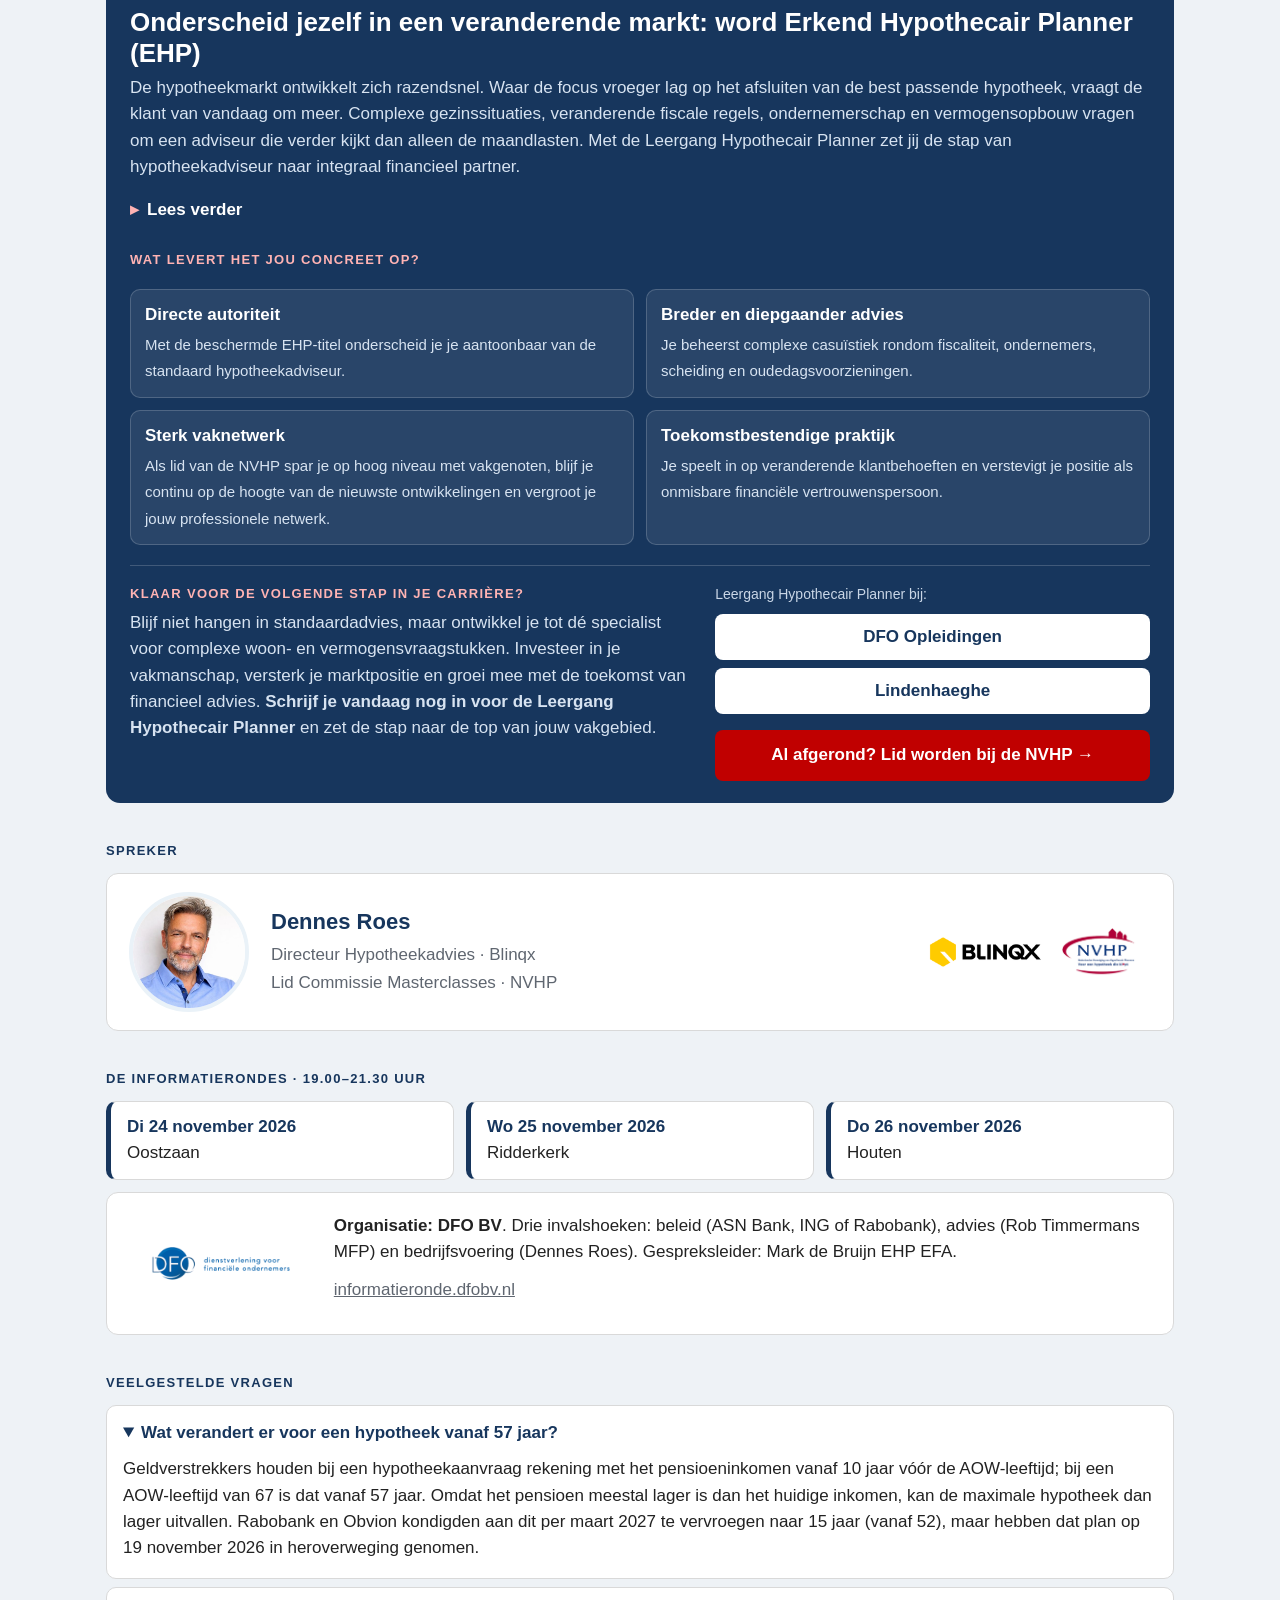
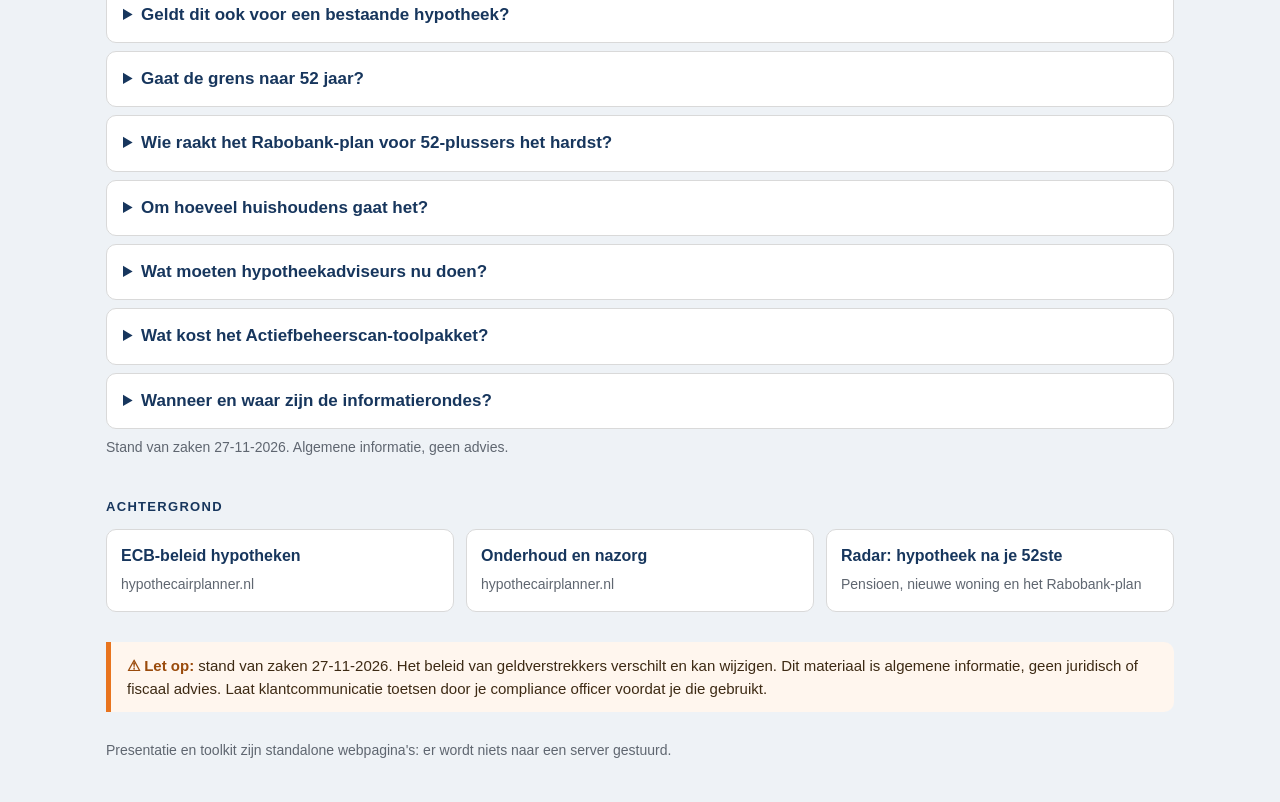
==== commit f4c5738b: "Startpagina: SEO/GEO bijgewerkt (titel, beschrijving, NewsArticle Rabobank, FAQ, entiteiten, kopstru" ====
--- a/index.html
+++ b/index.html
@@ -5,8 +5,9 @@
 <meta name="color-scheme" content="only light">
 <meta name="theme-color" content="#17365D">
 <meta name="viewport" content="width=device-width, initial-scale=1">
-<title>ECB-beleid hypotheken gewijzigd</title>
-<meta name="description" content="Presentatie en adviseurstoolkit bij de informatieronde acceptatievoorwaarden hypotheken 2026 (organisatie DFO BV): bedrijfsvoering, eerste doelgroep 50–57 jaar en marketingmaterialen.">
+<title>ECB-beleid hypotheken gewijzigd · hypotheek 50-plus en pensioen</title>
+<meta name="description" content="Pensioen telt bij een hypotheek mee vanaf 57 jaar; het Rabobank-plan voor 52-plussers is in heroverweging. Presentatie van Dennes Roes en adviseurstoolkit voor hypotheekadviseurs.">
+<meta name="keywords" content="ECB-beleid hypotheken, hypotheek 50-plus, hypotheek vanaf 57 jaar, pensioentoets hypotheek, Rabobank 52 jaar, actief klantbeheer, hypotheekadviseur">
 <link rel="icon" href="/favicon.svg" type="image/svg+xml">
 <link rel="icon" href="/favicon-32.png" sizes="32x32" type="image/png">
 <link rel="apple-touch-icon" href="/apple-touch-icon.png">
@@ -17,7 +18,8 @@
 <meta property="og:site_name" content="ECB-beleid hypotheken gewijzigd">
 <meta property="og:locale" content="nl_NL">
 <meta property="og:title" content="ECB-beleid hypotheken gewijzigd: van regelwijziging naar kantoorproces">
-<meta property="og:description" content="Presentatie van Dennes Roes en een adviseurstoolkit met eigen logo: LinkedIn-campagne, hypotheekscan, klanttekst en nieuwsbrief. Informatieronde november 2026, organisatie DFO BV.">
+<meta property="og:description" content="Pensioen telt mee vanaf 57 jaar; het Rabobank-plan voor 52-plussers is in heroverweging. Presentatie van Dennes Roes, adviseurstoolkit en stand van zaken voor hypotheekadviseurs.">
+<meta property="article:modified_time" content="2026-11-27">
 <meta property="og:url" content="https://dennes-roes.nl/">
 <meta property="og:image" content="https://dennes-roes.nl/og-start.jpg">
 <meta property="og:image:secure_url" content="https://dennes-roes.nl/og-start.jpg">
@@ -27,7 +29,8 @@
 <meta property="og:image:alt" content="ECB-beleid hypotheken gewijzigd: presentatie en adviseurstoolkit, met Dennes Roes en de logo’s van Blinqx, NVHP en DFO">
 <meta name="twitter:card" content="summary_large_image">
 <meta name="twitter:title" content="ECB-beleid hypotheken gewijzigd: van regelwijziging naar kantoorproces">
-<meta name="twitter:description" content="Presentatie van Dennes Roes en een adviseurstoolkit met eigen logo: LinkedIn-campagne, hypotheekscan, klanttekst en nieuwsbrief. Informatieronde november 2026, organisatie DFO BV.">
+<meta name="twitter:description" content="Pensioen telt mee vanaf 57 jaar; het Rabobank-plan voor 52-plussers is in heroverweging. Presentatie van Dennes Roes, adviseurstoolkit en stand van zaken voor hypotheekadviseurs.">
+<meta name="twitter:image:alt" content="ECB-beleid hypotheken gewijzigd: presentatie en adviseurstoolkit">
 <meta name="twitter:image" content="https://dennes-roes.nl/og-start.jpg">
 <style>
 :root{--navy:#17365D;--red:#C00000;--ink:#222;--mute:#5f6670;--line:#D9D9D9;--soft:#F6F8FA;--sky:#EAF2F8;--orange:#E8741E;--green:#2E8B2E;--bg:#eef2f6;--card:#fff;--h:#17365D}
@@ -52,7 +55,7 @@
 .big li::marker{color:#C00000}
 .go{display:inline-block;align-self:flex-start;background:#17365D;color:#fff;font-weight:700;padding:10px 18px;border-radius:8px}
 .big.t .go{background:#C00000}
-h3{color:var(--h);font-size:13px;letter-spacing:.1em;text-transform:uppercase;margin:38px 0 12px}
+h3,h2.h3{color:var(--h);font-size:13px;letter-spacing:.1em;text-transform:uppercase;margin:38px 0 12px}
 .quick{display:grid;grid-template-columns:repeat(3,minmax(0,1fr));gap:12px}
 .q{background:var(--card);border:1px solid var(--line);border-radius:10px;padding:14px;text-decoration:none;display:block}
 .q b{display:block;color:var(--h);font-size:16px;margin-bottom:2px}
@@ -82,7 +85,7 @@
 .prev img{width:100%;height:auto;border-radius:8px;border:1px solid var(--line)}
 @media (max-width:760px){.share,.prev{grid-template-columns:1fr}}
 .offer{display:grid;grid-template-columns:minmax(0,1.4fr) minmax(0,1fr);gap:18px;align-items:center;background:#fff;border:2px solid #C00000;border-radius:14px;padding:20px 24px;margin-top:22px}
-.offer h4{margin:0 0 6px;font-size:22px;color:#17365D}
+.offer h2{margin:0 0 6px;font-size:22px;color:#17365D}
 .offer ul{margin:8px 0 0;padding-left:20px}.offer li::marker{color:#C00000}
 .price{background:#17365D;color:#fff;border-radius:10px;padding:16px;text-align:center}
 .price .pm{font-size:36px;font-weight:700;line-height:1.1}.price .pm small{font-size:17px;font-weight:400}
@@ -105,7 +108,7 @@
   .logos img{height:34px!important}
 }
 .opl{display:grid;grid-template-columns:minmax(0,1fr) minmax(0,1fr);gap:22px;background:#fff;border:1px solid var(--line);border-radius:14px;padding:22px 24px;margin-top:22px;box-shadow:0 4px 16px rgba(23,54,93,.08)}
-.opl h4{margin:0 0 6px;font-size:22px;color:#17365D}
+.opl h2{margin:0 0 6px;font-size:22px;color:#17365D}
 .opl ul{margin:8px 0 0;padding-left:20px}.opl li::marker{color:#C00000}
 .opl form label{display:block;font-weight:700;color:#17365D;font-size:14.5px;margin:8px 0 4px}
 .opl form input,.opl form textarea{width:100%;padding:11px 12px;font:16px Calibri,Carlito,Arial,sans-serif;border:1px solid #c9d3df;border-radius:8px}
@@ -116,7 +119,7 @@
 .opl small{display:block;color:var(--mute);font-size:13px;margin-top:8px}
 @media (max-width:760px){.opl{grid-template-columns:1fr;padding:18px 16px}.opl form .two{grid-template-columns:1fr}}
 .ehp{background:#17365D;color:#fff;border-radius:14px;padding:22px 24px;margin-top:22px;display:grid;grid-template-columns:minmax(0,1.3fr) minmax(0,1fr);gap:22px}
-.ehp h4{margin:0 0 6px;font-size:22px;color:#fff}
+.ehp h2{margin:0 0 6px;font-size:22px;color:#fff}
 .ehp p{color:#d7e3f1;margin:0 0 8px}
 .ehp ol{margin:8px 0 0;padding-left:20px}.ehp li{margin-bottom:6px}.ehp li::marker{color:#ffb3b3;font-weight:700}
 .ehp a{color:#fff}
@@ -126,7 +129,7 @@
 .ehp small{display:block;color:#9fb4cc;font-size:12.5px;margin-top:8px}
 @media (max-width:760px){.ehp{grid-template-columns:1fr;padding:18px 16px}}
 .nb{background:#fff;border:1px solid var(--line);border-radius:14px;padding:26px 28px;margin-top:22px}
-.nb h4{font-size:26px;line-height:1.2;color:#17365D;margin:4px 0 8px}
+.nb h2{font-size:26px;line-height:1.2;color:#17365D;margin:4px 0 8px}
 .nb .meta{color:var(--mute);font-size:14px;margin:0 0 16px}
 .nb h5{font-size:13px;letter-spacing:.1em;text-transform:uppercase;color:#C00000;margin:22px 0 6px}
 .nb h6{font-size:18px;color:#17365D;margin:0 0 6px}
@@ -151,10 +154,10 @@
 .nb .nbmore[open]>summary:before{transform:rotate(90deg)}
 .nb .nbmore[open]>summary{margin-bottom:4px}
 .nb .status{border:2px solid #C00000;border-radius:10px;padding:14px 16px;margin:6px 0 4px;background:#fff}
-@media (max-width:760px){.nb{padding:18px 16px}.nb .stats,.nb .sit{grid-template-columns:1fr}.nb h4{font-size:22px}}
+@media (max-width:760px){.nb{padding:18px 16px}.nb .stats,.nb .sit{grid-template-columns:1fr}.nb h2{font-size:22px}}
 .ijs{background:#fff;border:2px solid #C00000;border-radius:14px;padding:24px 26px;margin-top:22px}
 .ijs .kick{color:#C00000;margin:0 0 6px}
-.ijs h4{font-size:26px;line-height:1.2;color:#17365D;margin:0 0 10px}
+.ijs h2{font-size:26px;line-height:1.2;color:#17365D;margin:0 0 10px}
 .ijs .ijs-lead{font-size:21px;color:#17365D;font-weight:700;margin:0 0 12px}
 .ijs h5{font-size:13px;letter-spacing:.1em;text-transform:uppercase;color:#C00000;margin:18px 0 6px}
 .ijs ul{margin:4px 0 8px;padding-left:20px}.ijs li{margin-bottom:6px}.ijs li::marker{color:#C00000}
@@ -166,9 +169,9 @@
 .ijs details>summary::-webkit-details-marker{display:none}
 .ijs details>summary:before{content:"▸";color:#C00000;margin-right:8px;transition:transform .15s}
 .ijs details[open]>summary:before{transform:rotate(90deg)}
-@media (max-width:760px){.ijs{padding:18px 16px}.ijs .grid{grid-template-columns:1fr}.ijs h4{font-size:22px}}
+@media (max-width:760px){.ijs{padding:18px 16px}.ijs .grid{grid-template-columns:1fr}.ijs h2{font-size:22px}}
 .ehp{display:block!important}
-.ehp h4{font-size:26px;line-height:1.2}
+.ehp h2{font-size:26px;line-height:1.2}
 .ehp h5{font-size:13px;letter-spacing:.1em;text-transform:uppercase;color:#ffb3b3;margin:16px 0 6px}
 .ehp-more>summary{cursor:pointer;font-weight:700;color:#fff;min-height:44px;display:flex;align-items:center;list-style:none}
 .ehp-more>summary::-webkit-details-marker{display:none}
@@ -183,7 +186,7 @@
 .ehp-btns{display:flex;flex-direction:column;gap:8px}
 .ehp-btns .lbl{color:#c9d6e6;font-size:14px}
 .ehp .btnw{display:block;text-align:center;background:#fff;color:#17365D;text-decoration:none;font-weight:700;padding:10px 14px;border-radius:8px;min-height:44px}
-@media (max-width:760px){.ehp-ben,.ehp-cta{grid-template-columns:1fr}.ehp h4{font-size:22px}}
+@media (max-width:760px){.ehp-ben,.ehp-cta{grid-template-columns:1fr}.ehp h2{font-size:22px}}
 @media (max-width:900px){.quick{grid-template-columns:repeat(2,minmax(0,1fr))}.spk{grid-template-columns:90px 1fr}.spk .logos{grid-column:1/-1}.spk img.f{width:90px;height:90px}}
 @media (max-width:700px){h1{font-size:32px}.hero p.lead{font-size:17px}.hero .wrap{padding:28px 16px 40px}.main{grid-template-columns:1fr}.big{padding:20px}.big h2{font-size:24px}.ev{grid-template-columns:1fr}}
 @media (max-width:420px){.quick{grid-template-columns:1fr}}
@@ -211,10 +214,109 @@
    "isPartOf": {
     "@id": "https://dennes-roes.nl/#website"
    },
-   "about": "Hypotheekbeleid voor 50-plussers: pensioentoets 10 jaar vóór de AOW-leeftijd",
+   "about": [
+    {
+     "@type": "Thing",
+     "name": "ECB-beleid hypotheken",
+     "sameAs": "https://nl.wikipedia.org/wiki/Europese_Centrale_Bank"
+    },
+    {
+     "@type": "Thing",
+     "name": "Hypotheek",
+     "sameAs": "https://nl.wikipedia.org/wiki/Hypotheek"
+    },
+    {
+     "@type": "Thing",
+     "name": "Pensioentoets bij hypotheekaanvraag: pensioen telt mee vanaf 10 jaar vóór de AOW-leeftijd"
+    }
+   ],
    "inLanguage": "nl-NL",
-   "dateModified": "2026-11-18",
-   "primaryImageOfPage": "https://dennes-roes.nl/og-start.jpg"
+   "dateModified": "2026-11-27",
+   "primaryImageOfPage": "https://dennes-roes.nl/og-start.jpg",
+   "datePublished": "2026-11-10",
+   "description": "Pensioen telt bij een hypotheek mee vanaf 57 jaar; het Rabobank-plan voor 52-plussers is in heroverweging. Presentatie van Dennes Roes en adviseurstoolkit voor hypotheekadviseurs.",
+   "mentions": [
+    {
+     "@type": "Organization",
+     "name": "Rabobank",
+     "sameAs": "https://nl.wikipedia.org/wiki/Rabobank"
+    },
+    {
+     "@type": "Organization",
+     "name": "Obvion"
+    },
+    {
+     "@type": "Organization",
+     "name": "Europese Bankautoriteit (EBA)",
+     "sameAs": "https://nl.wikipedia.org/wiki/Europese_Bankautoriteit"
+    },
+    {
+     "@type": "Organization",
+     "name": "De Nederlandsche Bank",
+     "sameAs": "https://nl.wikipedia.org/wiki/De_Nederlandsche_Bank"
+    }
+   ],
+   "author": {
+    "@id": "https://dennes-roes.nl/#dennes"
+   },
+   "audience": {
+    "@type": "BusinessAudience",
+    "audienceType": "Hypotheekadviseurs en financieel planners"
+   },
+   "speakable": {
+    "@type": "SpeakableSpecification",
+    "cssSelector": [
+     ".hero h1",
+     ".hero .lead",
+     "#rabobank .ijs-lead"
+    ]
+   },
+   "hasPart": [
+    {
+     "@id": "https://dennes-roes.nl/#rabobank-artikel"
+    },
+    {
+     "@id": "https://dennes-roes.nl/#faq"
+    }
+   ]
+  },
+  {
+   "@type": "NewsArticle",
+   "@id": "https://dennes-roes.nl/#rabobank-artikel",
+   "url": "https://dennes-roes.nl/#rabobank",
+   "headline": "Rabobank zet het 52-plusbeleid in de ijskast: wat betekent dat voor jouw kantoor?",
+   "description": "Rabobank en Obvion heroverwegen sinds 19 november 2026 het plan om het pensioen al 15 jaar vóór de AOW-leeftijd mee te tellen. Wat was het plan, wat geldt nu, wie raakt het het hardst en wat doet een adviseurskantoor nu?",
+   "datePublished": "2026-11-23",
+   "dateModified": "2026-11-27",
+   "inLanguage": "nl-NL",
+   "author": {
+    "@id": "https://dennes-roes.nl/#dennes"
+   },
+   "publisher": {
+    "@id": "https://dennes-roes.nl/#dennes"
+   },
+   "isPartOf": {
+    "@id": "https://dennes-roes.nl/#webpage"
+   },
+   "image": "https://dennes-roes.nl/og-start.jpg",
+   "about": [
+    {
+     "@type": "Organization",
+     "name": "Rabobank",
+     "sameAs": "https://nl.wikipedia.org/wiki/Rabobank"
+    },
+    {
+     "@type": "Organization",
+     "name": "Obvion"
+    }
+   ],
+   "keywords": "Rabobank 52 jaar, hypotheek 52-plus, pensioen hypotheek, heroverweging, ECB, DNB",
+   "citation": [
+    "https://radar.avrotros.nl/artikel/een-hypotheek-na-je-52ste-hoe-je-pensioen-je-nieuwe-huis-in-de-weg-kan-zitten-63218",
+    "https://radar.avrotros.nl/artikel/reactie-rabobank-63214",
+    "https://www.telegraaf.nl/financieel/rabobank-zet-omstreden-plan-met-lagere-hypotheek-voor-52-plussers-in-de-ijskast-we-gaan-het-heroverwegen/164789839.html",
+    "https://www.ad.nl/economie/rabobank-bekijkt-strengere-hypotheekgrens-opnieuw-na-zorgen-over-50-plussers~a191bdd6/"
+   ]
   },
   {
    "@type": "Person",
@@ -387,6 +489,14 @@
     },
     {
      "@type": "Question",
+     "name": "Wie raakt het Rabobank-plan voor 52-plussers het hardst?",
+     "acceptedAnswer": {
+      "@type": "Answer",
+      "text": "Vooral gescheiden klanten, vrouwen en zzp'ers. Na een scheiding moet een van de ex-partners vaak rond de 50 een nieuwe woning vinden en kan dan minder lenen. Vrouwen werken vaker parttime en bouwen minder pensioen op; volgens het CBS blijft bij een scheiding met kinderen slechts 35% van de vrouwen in de echtelijke woning, tegenover 52% van de mannen. Bij zzp'ers en ondernemers zit het pensioen vaak in de onderneming of in vastgoed, wat de bank niet altijd als regulier pensioeninkomen ziet."
+     }
+    },
+    {
+     "@type": "Question",
      "name": "Om hoeveel huishoudens gaat het?",
      "acceptedAnswer": {
       "@type": "Answer",
@@ -450,8 +560,8 @@
   </div>
 
   <section class="ijs" id="rabobank" aria-labelledby="ijs-t">
-    <p class="kick">Stand van zaken · 23 november 2026</p>
-    <h4 id="ijs-t">Rabobank zet het 52-plusbeleid in de ijskast</h4>
+    <p class="kick">Stand van zaken · <time datetime="2026-11-23">23 november 2026</time></p>
+    <h2 id="ijs-t">Rabobank zet het 52-plusbeleid in de ijskast</h2>
     <p class="ijs-lead">De richting is niet weg. Het is tijdelijk stilgezet.</p>
     <p>Rabobank kondigde begin oktober 2026 aan bij een hypotheekaanvraag al 15 jaar vóór de pensioendatum naar het verwachte pensioeninkomen te kijken. Op 19 november lieten Rabobank en Obvion weten de leeftijdsgrens van 52 jaar te heroverwegen, na "signalen over maatschappelijke en politieke zorgen en de mogelijke gevolgen voor klanten". Hoe de maatregel er uiteindelijk uitziet, is nog onduidelijk: er is nog geen nieuw besluit en geen nieuwe datum.</p>
 
@@ -501,7 +611,7 @@
 
   <section class="nb" id="ecb" aria-labelledby="nb-t">
     <p class="kick" style="color:#C00000;margin:0">NVHP-nieuwsbrief · november 2026 · leestijd 6 min</p>
-    <h4 id="nb-t">De ECB stelt de koers voor banken: wat betekent dat voor jouw klant aan tafel?</h4>
+    <h2 id="nb-t">De ECB stelt de koers voor banken: wat betekent dat voor jouw klant aan tafel?</h2>
     <p class="meta">De SREP-hervorming is in 2026 afgerond. Nieuwe toezichtprioriteiten voor 2026–28 sturen rechtstreeks op kredietacceptatie, onderpandwaardering en kapitaalkosten bij geldverstrekkers. Een praktische doorvertaling voor de adviespraktijk.</p>
 
     <div class="status">
@@ -554,7 +664,7 @@
   </section>
 
   <div class="offer">
-    <div><p class="kick" style="color:#C00000;margin:0 0 6px">Actiefbeheerscan</p><h4>Neem het complete Actiefbeheerscan-toolpakket af</h4>
+    <div><p class="kick" style="color:#C00000;margin:0 0 6px">Actiefbeheerscan</p><h2>Neem het complete Actiefbeheerscan-toolpakket af</h2>
       <p style="margin:0;color:var(--mute)">De hypotheekscan 55+ als slim formulier dat je klant zelf invult.</p>
       <ul><li>Klanten automatisch mailen en herinneringsmails sturen</li><li>Volledige verslaglegging in het dossier</li><li>Duidelijke rapportages</li><li>Ondersteunt je beheer- en zorgplicht</li><li>Zet het formulier op je website</li><li>Gebruik het in je mailing of nieuwsbrief</li><li>Je ziet direct alle resultaten</li></ul></div>
     <div class="price"><div class="pm">€ 79,- <small>per maand</small></div><div class="once">+ eenmalig € 495,-<br><span style="font-size:13px">alle prijzen excl. btw</span></div>
@@ -565,7 +675,7 @@
   <section class="opl" id="opleiding" aria-labelledby="opl-t">
     <div>
       <p class="kick" style="color:#C00000;margin:0 0 6px">Opleiding</p>
-      <h4 id="opl-t">Opleiding Actief klantbeheer</h4>
+      <h2 id="opl-t">Opleiding Actief klantbeheer</h2>
       <p style="margin:0;color:var(--mute)">Leer hoe je actief klantbeheer en nazorg op kantoor organiseert: van selectie en benadering tot vastlegging.</p>
       <ul>
         <li>Opleiding <b>Actief klantbeheer: praktijk en uitvoering</b></li>
@@ -587,7 +697,7 @@
   <section class="ehp" id="hypothecair-planner" aria-labelledby="ehp-t">
     <div class="ehp-main">
       <p class="kick" style="color:#ffb3b3;margin:0 0 6px">NVHP · Leergang Hypothecair Planner</p>
-      <h4 id="ehp-t">Onderscheid jezelf in een veranderende markt: word Erkend Hypothecair Planner (EHP)</h4>
+      <h2 id="ehp-t">Onderscheid jezelf in een veranderende markt: word Erkend Hypothecair Planner (EHP)</h2>
       <p>De hypotheekmarkt ontwikkelt zich razendsnel. Waar de focus vroeger lag op het afsluiten van de best passende hypotheek, vraagt de klant van vandaag om meer. Complexe gezinssituaties, veranderende fiscale regels, ondernemerschap en vermogensopbouw vragen om een adviseur die verder kijkt dan alleen de maandlasten. Met de Leergang Hypothecair Planner zet jij de stap van hypotheekadviseur naar integraal financieel partner.</p>
       <details class="ehp-more">
         <summary>Lees verder</summary>
@@ -618,14 +728,14 @@
     </div>
   </section>
 
-  <h3>Spreker</h3>
+  <h2 class="h3">Spreker</h2>
   <div class="spk">
     <img class="f" src="[data-uri]" alt="Portret van Dennes Roes">
     <div><h4>Dennes Roes</h4><p>Directeur Hypotheekadvies · Blinqx</p><p>Lid Commissie Masterclasses · NVHP</p></div>
     <div class="logos"><img src="[data-uri]" alt="Blinqx" style="height:30px"><img src="[data-uri]" alt="NVHP" style="height:52px"></div>
   </div>
 
-  <h3>De informatierondes · 19.00–21.30 uur</h3>
+  <h2 class="h3">De informatierondes · 19.00–21.30 uur</h2>
   <div class="ev">
     <div><b>Di 24 november 2026</b><br>Oostzaan</div>
     <div><b>Wo 25 november 2026</b><br>Ridderkerk</div>
@@ -636,27 +746,28 @@
     <div><p style="color:var(--ink)"><b>Organisatie: DFO BV</b>. Drie invalshoeken: beleid (ASN Bank, ING of Rabobank), advies (Rob Timmermans MFP) en bedrijfsvoering (Dennes Roes). Gespreksleider: Mark de Bruijn EHP EFA.</p><p><a href="https://informatieronde.dfobv.nl/" target="_blank" rel="noopener" style="display:inline-block;padding:10px 0">informatieronde.dfobv.nl</a></p></div>
   </div>
 
-  <h3 id="faq">Veelgestelde vragen</h3>
+  <h2 class="h3" id="faq">Veelgestelde vragen</h2>
   <div class="faq">
     <details open><summary>Wat verandert er voor een hypotheek vanaf 57 jaar?</summary><p>Geldverstrekkers houden bij een hypotheekaanvraag rekening met het pensioeninkomen vanaf 10 jaar vóór de AOW-leeftijd; bij een AOW-leeftijd van 67 is dat vanaf 57 jaar. Omdat het pensioen meestal lager is dan het huidige inkomen, kan de maximale hypotheek dan lager uitvallen. Rabobank en Obvion kondigden aan dit per maart 2027 te vervroegen naar 15 jaar (vanaf 52), maar hebben dat plan op 19 november 2026 in heroverweging genomen.</p></details>
     <details><summary>Geldt dit ook voor een bestaande hypotheek?</summary><p>Nee, zolang de hypotheek niet wordt aangepast. De nieuwe regels gelden bij een nieuwe hypotheek of een aanpassing, zoals verhuizen, verhogen of oversluiten. Of het geldt bij het verlengen van de rentevaste periode, verschilt per geldverstrekker.</p></details>
     <details><summary>Gaat de grens naar 52 jaar?</summary><p>Voorlopig niet. Rabobank en Obvion kondigden op 1 oktober 2026 aan het pensioen vanaf maart 2027 al 15 jaar vóór de AOW-leeftijd mee te tellen, maar namen dat plan op 19 november 2026 in heroverweging na maatschappelijke en politieke zorgen. De Europese richtsnoeren (EBA) vragen banken te beoordelen of een lening ook na het pensioen betaalbaar blijft; de invulling is bankbeleid en verschilt per geldverstrekker. Zie <a href="https://radar.avrotros.nl/artikel/een-hypotheek-na-je-52ste-hoe-je-pensioen-je-nieuwe-huis-in-de-weg-kan-zitten-63218" target="_blank" rel="noopener">Radar: hypotheek na je 52ste</a>.</p></details>
+    <details><summary>Wie raakt het Rabobank-plan voor 52-plussers het hardst?</summary><p>Vooral gescheiden klanten, vrouwen en zzp'ers. Na een scheiding moet een van de ex-partners vaak rond de 50 een nieuwe woning vinden en kan dan minder lenen. Vrouwen werken vaker parttime en bouwen minder pensioen op; volgens het CBS blijft bij een scheiding met kinderen slechts 35% van de vrouwen in de echtelijke woning, tegenover 52% van de mannen. Bij zzp'ers en ondernemers zit het pensioen vaak in de onderneming of in vastgoed, wat de bank niet altijd als regulier pensioeninkomen ziet. Zie <a href="#rabobank">Rabobank zet het 52-plusbeleid in de ijskast</a>.</p></details>
     <details><summary>Om hoeveel huishoudens gaat het?</summary><p>Naar schatting zo’n 680.000 huishoudens met een hoofdkostwinner van 50 tot en met 57 jaar hebben in 2027 een hypotheek, samen goed voor circa € 154 miljard schuld; per 1.000 hypotheekklanten zijn dat er gemiddeld zo’n 175. Dit is een eigen berekening op basis van CBS-cijfers (stand 1 januari 2025) en een orde van grootte, geen CBS-cijfer.</p></details>
     <details><summary>Wat moeten hypotheekadviseurs nu doen?</summary><p>Begin bij klanten van 50 tot en met 57 jaar: breng de portefeuille in beeld, prioriteer op plannen, rentevaste periode en aflossingsvrij deel, benader klanten met een korte hypotheekscan en leg alle contact vast, ook als de klant niet reageert. De presentatie en de adviseurstoolkit op deze site helpen daarbij.</p></details>
     <details><summary>Wat kost het Actiefbeheerscan-toolpakket?</summary><p>Het complete Actiefbeheerscan-toolpakket kost € 79,- per maand en eenmalig € 495,-, beide exclusief btw. Het formulier kan op de website, in een mailing of nieuwsbrief, en de resultaten zijn direct zichtbaar.</p></details>
     <details><summary>Wanneer en waar zijn de informatierondes?</summary><p>Op dinsdag 24 november 2026 in Oostzaan, woensdag 25 november in Ridderkerk en donderdag 26 november in Houten, telkens van 19.00 tot 21.30 uur. De organisatie is in handen van DFO BV.</p></details>
-    <p style="font-size:14px;color:var(--mute);margin:6px 0 0">Stand van zaken 18-11-2026. Algemene informatie, geen advies.</p>
+    <p style="font-size:14px;color:var(--mute);margin:6px 0 0">Stand van zaken <time datetime="2026-11-27">27-11-2026</time>. Algemene informatie, geen advies.</p>
   </div>
 
-  <h3>Achtergrond</h3>
+  <h2 class="h3">Achtergrond</h2>
   <div class="quick">
     <a class="q" href="https://www.hypothecairplanner.nl/themas/ecb-beleid-hypotheken" target="_blank" rel="noopener"><b>ECB-beleid hypotheken</b><span>hypothecairplanner.nl</span></a>
     <a class="q" href="https://www.hypothecairplanner.nl/themas/onderhoud-en-nazorg" target="_blank" rel="noopener"><b>Onderhoud en nazorg</b><span>hypothecairplanner.nl</span></a>
     <a class="q" href="https://radar.avrotros.nl/artikel/een-hypotheek-na-je-52ste-hoe-je-pensioen-je-nieuwe-huis-in-de-weg-kan-zitten-63218" target="_blank" rel="noopener"><b>Radar: hypotheek na je 52ste</b><span>Pensioen, nieuwe woning en het Rabobank-plan</span></a>
   </div>
 
-  <div class="note"><b>⚠ Let op:</b> stand van zaken 27-11-2026. Het beleid van geldverstrekkers verschilt en kan wijzigen. Dit materiaal is algemene informatie, geen juridisch of fiscaal advies. Laat klantcommunicatie toetsen door je compliance officer voordat je die gebruikt.</div>
-  <footer>Presentatie en toolkit zijn standalone webpagina's: er wordt niets opgeslagen of verstuurd.</footer>
+  <div class="note"><b>⚠ Let op:</b> stand van zaken <time datetime="2026-11-27">27-11-2026</time>. Het beleid van geldverstrekkers verschilt en kan wijzigen. Dit materiaal is algemene informatie, geen juridisch of fiscaal advies. Laat klantcommunicatie toetsen door je compliance officer voordat je die gebruikt.</div>
+  <footer>Presentatie en toolkit zijn standalone webpagina's: er wordt niets naar een server gestuurd.</footer>
 </main>
 <script>
 /* oude links naar dia's (…/#8) doorsturen naar de presentatie */
